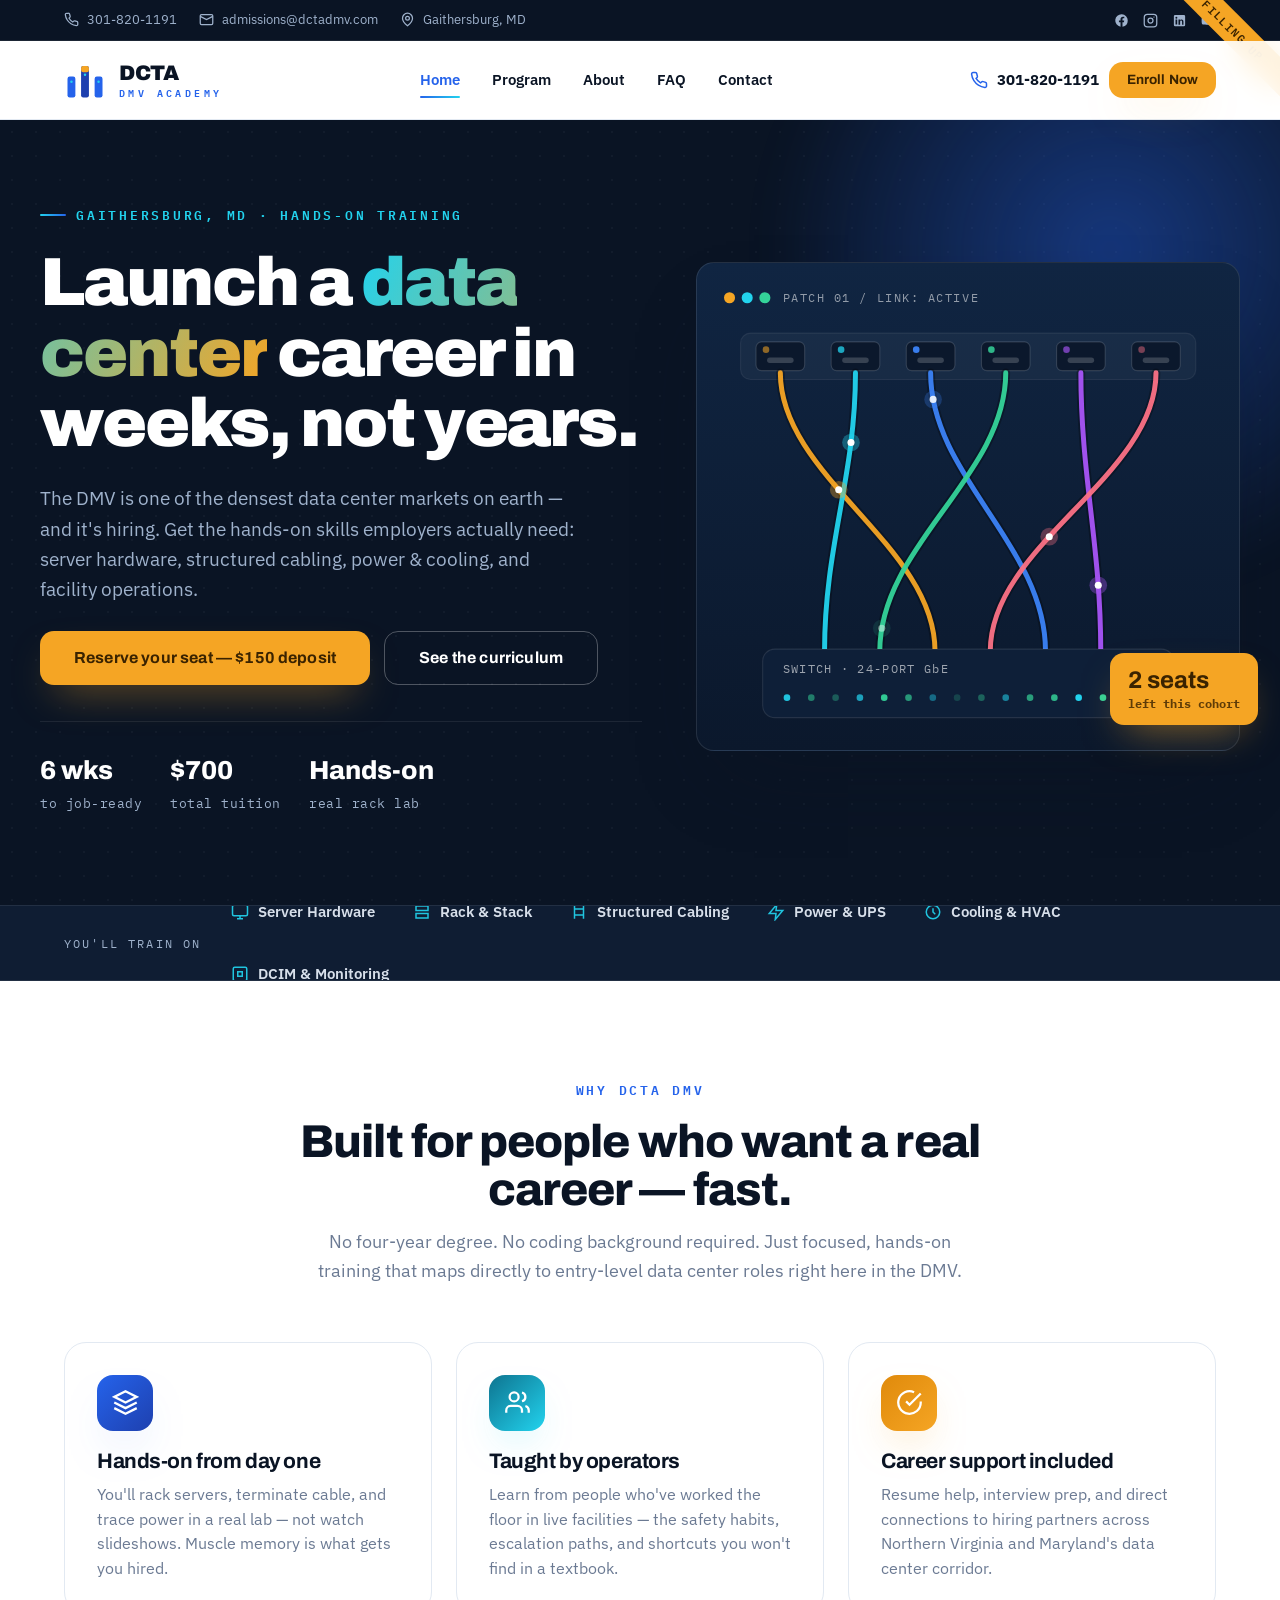
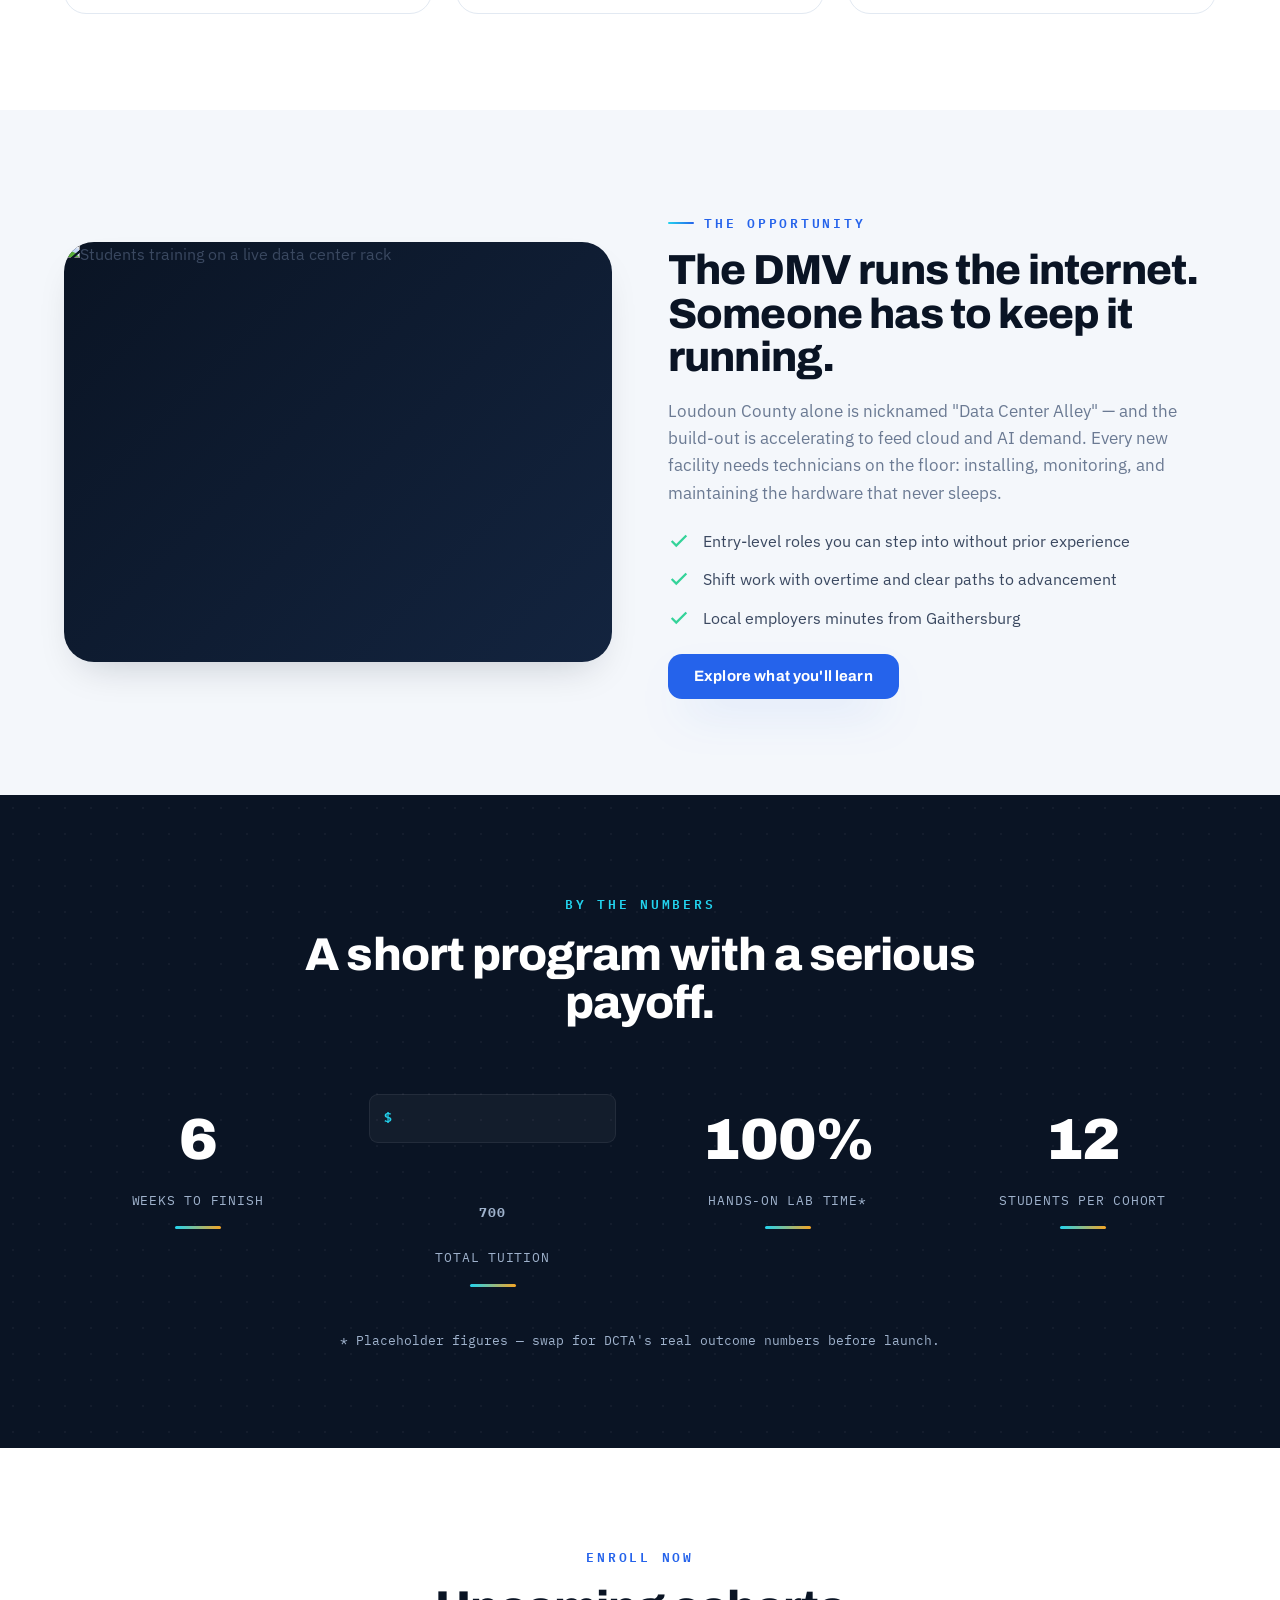
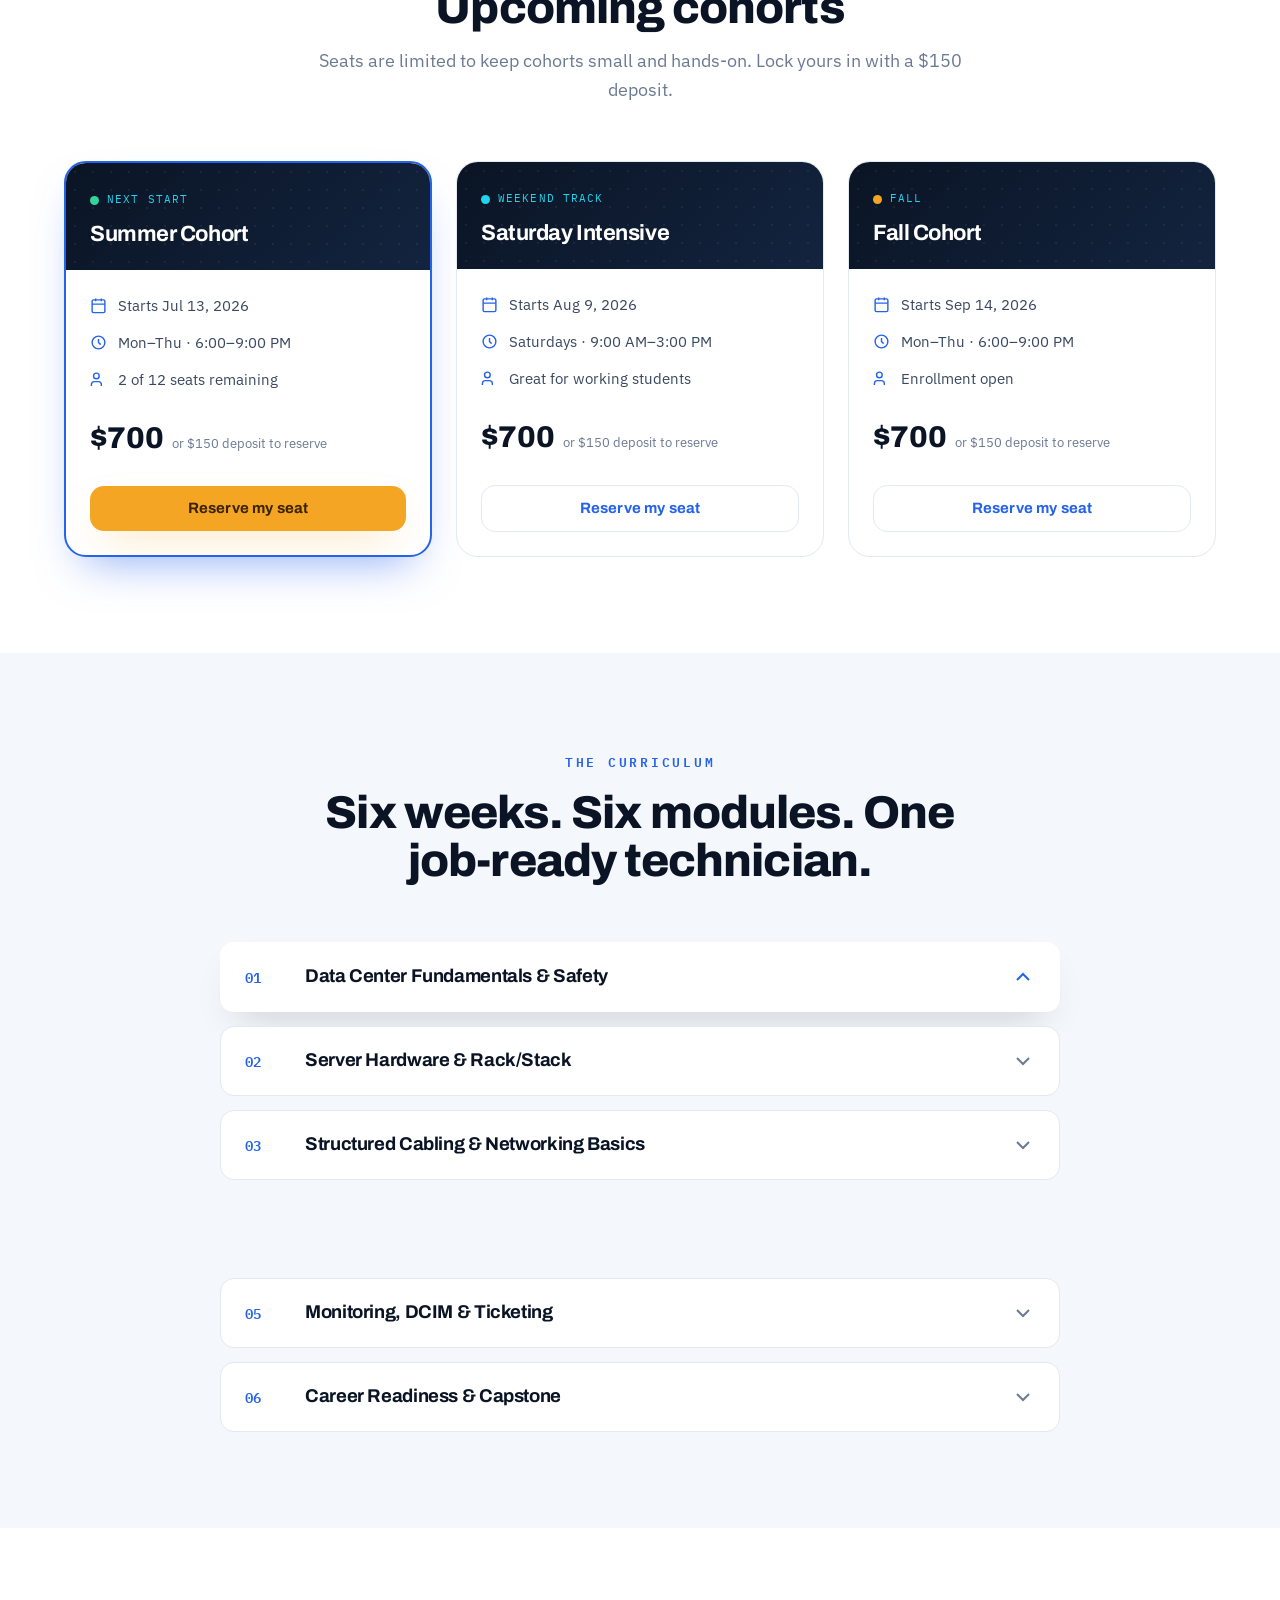
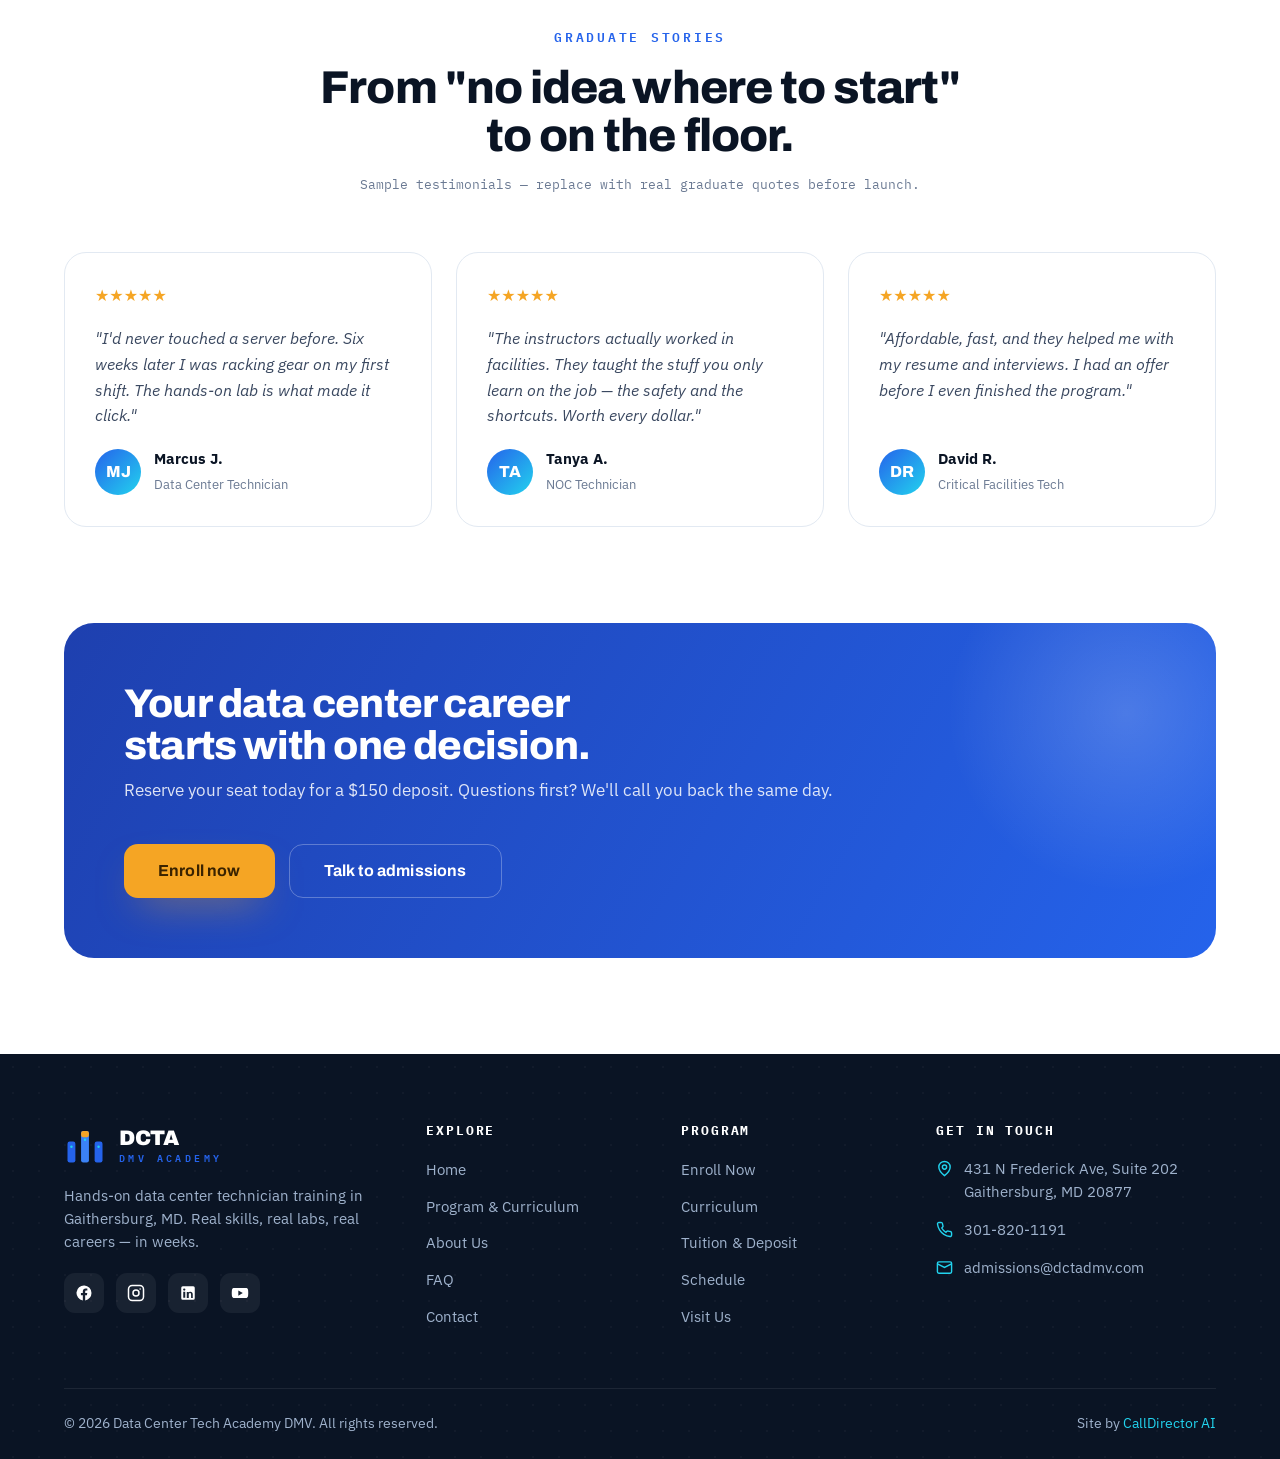
==== index.html @ 032010fd "Add index.html" ====
<!DOCTYPE html>
<html lang="en">
<head>
<meta charset="UTF-8">
<meta name="viewport" content="width=device-width, initial-scale=1">
<title>Data Center Tech Academy DMV | Train for a Data Center Career in 6 Weeks</title>
<meta name="description" content="Hands-on data center technician training in Gaithersburg, MD. Learn server hardware, structured cabling, power & cooling, and DCIM. Job-ready in weeks. Enroll for $700.">
<link rel="icon" href="https://app.calldirector.ai/objects/generated-images/218/1777163194437-0baa3726f1692a23.png">
<link rel="stylesheet" href="assets/styles.css">
</head>
<body>

<!-- ============ TOPBAR ============ -->
<div class="topbar">
  <div class="container">
    <div class="tb-left">
      <span><svg viewBox="0 0 24 24" fill="none" stroke="currentColor" stroke-width="2"><path d="M22 16.92v3a2 2 0 0 1-2.18 2 19.79 19.79 0 0 1-8.63-3.07 19.5 19.5 0 0 1-6-6 19.79 19.79 0 0 1-3.07-8.67A2 2 0 0 1 4.11 2h3a2 2 0 0 1 2 1.72c.13.96.36 1.9.7 2.81a2 2 0 0 1-.45 2.11L8.09 9.91a16 16 0 0 0 6 6l1.27-1.27a2 2 0 0 1 2.11-.45c.91.34 1.85.57 2.81.7A2 2 0 0 1 22 16.92z"/></svg><a href="tel:+13018201191">301-820-1191</a></span>
      <span><svg viewBox="0 0 24 24" fill="none" stroke="currentColor" stroke-width="2"><rect x="2" y="4" width="20" height="16" rx="2"/><path d="m22 7-10 5L2 7"/></svg><a href="mailto:admissions@dctadmv.com">admissions@dctadmv.com</a></span>
      <span><svg viewBox="0 0 24 24" fill="none" stroke="currentColor" stroke-width="2"><path d="M20 10c0 6-8 12-8 12s-8-6-8-12a8 8 0 0 1 16 0z"/><circle cx="12" cy="10" r="3"/></svg>Gaithersburg, MD</span>
    </div>
    <div class="tb-socials">
      <a href="#" aria-label="Facebook"><svg viewBox="0 0 24 24" fill="currentColor"><path d="M22 12a10 10 0 1 0-11.56 9.88v-6.99H7.9V12h2.54V9.8c0-2.5 1.49-3.89 3.78-3.89 1.09 0 2.24.2 2.24.2v2.46h-1.26c-1.24 0-1.63.77-1.63 1.56V12h2.78l-.44 2.89h-2.34v6.99A10 10 0 0 0 22 12z"/></svg></a>
      <a href="#" aria-label="Instagram"><svg viewBox="0 0 24 24" fill="none" stroke="currentColor" stroke-width="2"><rect x="2" y="2" width="20" height="20" rx="5"/><circle cx="12" cy="12" r="4"/><circle cx="17.5" cy="6.5" r="1" fill="currentColor" stroke="none"/></svg></a>
      <a href="#" aria-label="LinkedIn"><svg viewBox="0 0 24 24" fill="currentColor"><path d="M19 3a2 2 0 0 1 2 2v14a2 2 0 0 1-2 2H5a2 2 0 0 1-2-2V5a2 2 0 0 1 2-2h14zM8.34 18.34V10.2H5.66v8.14h2.68zM7 9.04a1.55 1.55 0 1 0 0-3.1 1.55 1.55 0 0 0 0 3.1zm11.34 9.3v-4.46c0-2.39-1.28-3.5-2.98-3.5-1.37 0-1.99.76-2.33 1.29v-1.1h-2.68v8.14h2.68v-4.4c0-1.16.22-2.28 1.65-2.28 1.42 0 1.44 1.33 1.44 2.35v4.33h2.5z"/></svg></a>
      <a href="#" aria-label="YouTube"><svg viewBox="0 0 24 24" fill="currentColor"><path d="M23 12s0-3.2-.4-4.74a2.51 2.51 0 0 0-1.77-1.78C19.27 5.25 12 5.25 12 5.25s-7.27 0-8.83.23A2.51 2.51 0 0 0 1.4 7.26C1 8.8 1 12 1 12s0 3.2.4 4.74a2.51 2.51 0 0 0 1.77 1.78c1.56.23 8.83.23 8.83.23s7.27 0 8.83-.23a2.51 2.51 0 0 0 1.77-1.78C23 15.2 23 12 23 12zM9.75 15.5v-7l6 3.5-6 3.5z"/></svg></a>
    </div>
  </div>
</div>

<!-- ============ HEADER ============ -->
<header class="site-head">
  <nav class="nav container">
    <a class="brand" href="index.html">
      <svg class="mark" viewBox="0 0 48 48" xmlns="http://www.w3.org/2000/svg">
        <rect x="4" y="20" width="9" height="24" rx="2.5" fill="#2563EB"/>
        <rect x="19.5" y="8" width="9" height="36" rx="2.5" fill="#1E40AF"/>
        <rect x="35" y="20" width="9" height="24" rx="2.5" fill="#2563EB"/>
        <rect x="19.5" y="8" width="9" height="7" rx="2.5" fill="#F5A524"/>
        <circle cx="8.5" cy="26" r="1.4" fill="#22D3EE"/>
        <circle cx="24" cy="18" r="1.4" fill="#22D3EE"/>
        <circle cx="39.5" cy="26" r="1.4" fill="#22D3EE"/>
      </svg>
      <span class="wm"><b>DCTA</b><small>DMV ACADEMY</small></span>
    </a>
    <div class="nav-links">
      <a href="index.html" class="active">Home</a>
      <a href="program.html">Program</a>
      <a href="about.html">About</a>
      <a href="faq.html">FAQ</a>
      <a href="contact.html">Contact</a>
    </div>
    <div class="nav-cta">
      <a class="nav-phone" href="tel:+13018201191"><svg viewBox="0 0 24 24" fill="none" stroke="currentColor" stroke-width="2"><path d="M22 16.92v3a2 2 0 0 1-2.18 2 19.79 19.79 0 0 1-8.63-3.07 19.5 19.5 0 0 1-6-6 19.79 19.79 0 0 1-3.07-8.67A2 2 0 0 1 4.11 2h3a2 2 0 0 1 2 1.72c.13.96.36 1.9.7 2.81a2 2 0 0 1-.45 2.11L8.09 9.91a16 16 0 0 0 6 6l1.27-1.27a2 2 0 0 1 2.11-.45c.91.34 1.85.57 2.81.7A2 2 0 0 1 22 16.92z"/></svg>301-820-1191</a>
      <a class="btn btn-primary btn-sm" href="enroll.html">Enroll Now</a>
    </div>
    <button class="burger" aria-label="Menu"><span></span></button>
  </nav>
</header>

<!-- mobile drawer -->
<div class="scrim"></div>
<aside class="mobile-nav">
  <div class="mn-head">
    <span class="wm" style="color:#fff"><b style="font-family:Archivo;font-weight:900;font-size:20px">DCTA DMV</b></span>
    <button class="mn-close" aria-label="Close">&times;</button>
  </div>
  <a class="mn-link" href="index.html">Home</a>
  <a class="mn-link" href="program.html">Program</a>
  <a class="mn-link" href="about.html">About</a>
  <a class="mn-link" href="faq.html">FAQ</a>
  <a class="mn-link" href="contact.html">Contact</a>
  <div class="mn-foot">
    <a class="btn btn-primary" href="enroll.html">Enroll Now</a>
    <a class="btn btn-outline" href="tel:+13018201191">Call 301-820-1191</a>
  </div>
</aside>

<!-- ============ HERO ============ -->
<section class="hero">
  <div class="hero-grid container">
    <div>
      <div class="hero-eyebrow eyebrow on-dark">Gaithersburg, MD &middot; Hands-on training</div>
      <h1>Launch a <span class="hl">data center</span> career in weeks, not years.</h1>
      <p class="lead">The DMV is one of the densest data center markets on earth — and it's hiring. Get the hands-on skills employers actually need: server hardware, structured cabling, power &amp; cooling, and facility operations.</p>
      <div class="hero-cta">
        <a class="btn btn-primary btn-lg" href="enroll.html">Reserve your seat — $150 deposit</a>
        <a class="btn btn-outline btn-lg" href="program.html">See the curriculum</a>
      </div>
      <div class="hero-meta">
        <div class="hm"><b>6 wks</b><span>to job-ready</span></div>
        <div class="hm"><b>$700</b><span>total tuition</span></div>
        <div class="hm"><b>Hands-on</b><span>real rack lab</span></div>
      </div>
    </div>
    <div class="hero-rack">
      <div class="cable-rack">
        <svg viewBox="0 0 480 430" xmlns="http://www.w3.org/2000/svg" xmlns:xlink="http://www.w3.org/1999/xlink" role="img" aria-label="Animated structured cabling patch panel with live signal flowing through colored cables">
  <!-- header -->
  <circle cx="24" cy="26" r="5" fill="#F5A524"/><circle cx="40" cy="26" r="5" fill="#22D3EE"/><circle cx="56" cy="26" r="5" fill="#34D399"/>
  <text x="72" y="30" fill="rgba(255,255,255,.55)" font-size="11" letter-spacing="1.4" style="font-family:'IBM Plex Mono',ui-monospace,monospace">PATCH 01 / LINK: ACTIVE</text>
  <!-- patch bar -->
  <rect x="34" y="58" width="412" height="42" rx="9" fill="rgba(255,255,255,.04)" stroke="rgba(255,255,255,.07)"/>
  <g><rect x="48" y="66" width="44" height="26" rx="5" fill="#0B182C" stroke="rgba(255,255,255,.14)"/><rect x="58" y="80" width="24" height="5" rx="2.5" fill="rgba(255,255,255,.18)"/><circle cx="57" cy="73" r="3" fill="#F5A524"><animate attributeName="opacity" dur="1.6s" begin="0.0s" repeatCount="indefinite" values="1;.25;1"/></circle></g><g><rect x="116" y="66" width="44" height="26" rx="5" fill="#0B182C" stroke="rgba(255,255,255,.14)"/><rect x="126" y="80" width="24" height="5" rx="2.5" fill="rgba(255,255,255,.18)"/><circle cx="125" cy="73" r="3" fill="#22D3EE"><animate attributeName="opacity" dur="1.6s" begin="0.21s" repeatCount="indefinite" values="1;.25;1"/></circle></g><g><rect x="184" y="66" width="44" height="26" rx="5" fill="#0B182C" stroke="rgba(255,255,255,.14)"/><rect x="194" y="80" width="24" height="5" rx="2.5" fill="rgba(255,255,255,.18)"/><circle cx="193" cy="73" r="3" fill="#3B82F6"><animate attributeName="opacity" dur="1.6s" begin="0.42s" repeatCount="indefinite" values="1;.25;1"/></circle></g><g><rect x="252" y="66" width="44" height="26" rx="5" fill="#0B182C" stroke="rgba(255,255,255,.14)"/><rect x="262" y="80" width="24" height="5" rx="2.5" fill="rgba(255,255,255,.18)"/><circle cx="261" cy="73" r="3" fill="#34D399"><animate attributeName="opacity" dur="1.6s" begin="0.63s" repeatCount="indefinite" values="1;.25;1"/></circle></g><g><rect x="320" y="66" width="44" height="26" rx="5" fill="#0B182C" stroke="rgba(255,255,255,.14)"/><rect x="330" y="80" width="24" height="5" rx="2.5" fill="rgba(255,255,255,.18)"/><circle cx="329" cy="73" r="3" fill="#A855F7"><animate attributeName="opacity" dur="1.6s" begin="0.84s" repeatCount="indefinite" values="1;.25;1"/></circle></g><g><rect x="388" y="66" width="44" height="26" rx="5" fill="#0B182C" stroke="rgba(255,255,255,.14)"/><rect x="398" y="80" width="24" height="5" rx="2.5" fill="rgba(255,255,255,.18)"/><circle cx="397" cy="73" r="3" fill="#FB7185"><animate attributeName="opacity" dur="1.6s" begin="1.05s" repeatCount="indefinite" values="1;.25;1"/></circle></g>
  <!-- cables -->
  <path d="M70,94 C70,188 210,250 210,346" fill="none" stroke="#000" stroke-opacity=".28" stroke-width="8" stroke-linecap="round"/><path d="M138,94 C138,188 110,250 110,346" fill="none" stroke="#000" stroke-opacity=".28" stroke-width="8" stroke-linecap="round"/><path d="M206,94 C206,188 310,250 310,346" fill="none" stroke="#000" stroke-opacity=".28" stroke-width="8" stroke-linecap="round"/><path d="M274,94 C274,188 160,250 160,346" fill="none" stroke="#000" stroke-opacity=".28" stroke-width="8" stroke-linecap="round"/><path d="M342,94 C342,188 360,250 360,346" fill="none" stroke="#000" stroke-opacity=".28" stroke-width="8" stroke-linecap="round"/><path d="M410,94 C410,188 260,250 260,346" fill="none" stroke="#000" stroke-opacity=".28" stroke-width="8" stroke-linecap="round"/>
  <path id="cab0" d="M70,94 C70,188 210,250 210,346" fill="none" stroke="#F5A524" stroke-width="4.5" stroke-linecap="round" stroke-opacity=".95"/><path id="cab1" d="M138,94 C138,188 110,250 110,346" fill="none" stroke="#22D3EE" stroke-width="4.5" stroke-linecap="round" stroke-opacity=".95"/><path id="cab2" d="M206,94 C206,188 310,250 310,346" fill="none" stroke="#3B82F6" stroke-width="4.5" stroke-linecap="round" stroke-opacity=".95"/><path id="cab3" d="M274,94 C274,188 160,250 160,346" fill="none" stroke="#34D399" stroke-width="4.5" stroke-linecap="round" stroke-opacity=".95"/><path id="cab4" d="M342,94 C342,188 360,250 360,346" fill="none" stroke="#A855F7" stroke-width="4.5" stroke-linecap="round" stroke-opacity=".95"/><path id="cab5" d="M410,94 C410,188 260,250 260,346" fill="none" stroke="#FB7185" stroke-width="4.5" stroke-linecap="round" stroke-opacity=".95"/>
  <g><circle r="8" fill="#F5A524" opacity=".0"><animateMotion dur="2.6s" begin="0s" repeatCount="indefinite"><mpath xlink:href="#cab0"/></animateMotion><animate attributeName="opacity" dur="2.6s" begin="0s" repeatCount="indefinite" values="0;.35;.35;0" keyTimes="0;.12;.8;1"/></circle><circle r="3.2" fill="#fff" opacity="0"><animateMotion dur="2.6s" begin="0s" repeatCount="indefinite"><mpath xlink:href="#cab0"/></animateMotion><animate attributeName="opacity" dur="2.6s" begin="0s" repeatCount="indefinite" values="0;1;1;0" keyTimes="0;.1;.82;1"/></circle></g><g><circle r="8" fill="#22D3EE" opacity=".0"><animateMotion dur="2.6s" begin="0.42s" repeatCount="indefinite"><mpath xlink:href="#cab1"/></animateMotion><animate attributeName="opacity" dur="2.6s" begin="0.42s" repeatCount="indefinite" values="0;.35;.35;0" keyTimes="0;.12;.8;1"/></circle><circle r="3.2" fill="#fff" opacity="0"><animateMotion dur="2.6s" begin="0.42s" repeatCount="indefinite"><mpath xlink:href="#cab1"/></animateMotion><animate attributeName="opacity" dur="2.6s" begin="0.42s" repeatCount="indefinite" values="0;1;1;0" keyTimes="0;.1;.82;1"/></circle></g><g><circle r="8" fill="#3B82F6" opacity=".0"><animateMotion dur="2.6s" begin="0.84s" repeatCount="indefinite"><mpath xlink:href="#cab2"/></animateMotion><animate attributeName="opacity" dur="2.6s" begin="0.84s" repeatCount="indefinite" values="0;.35;.35;0" keyTimes="0;.12;.8;1"/></circle><circle r="3.2" fill="#fff" opacity="0"><animateMotion dur="2.6s" begin="0.84s" repeatCount="indefinite"><mpath xlink:href="#cab2"/></animateMotion><animate attributeName="opacity" dur="2.6s" begin="0.84s" repeatCount="indefinite" values="0;1;1;0" keyTimes="0;.1;.82;1"/></circle></g><g><circle r="8" fill="#34D399" opacity=".0"><animateMotion dur="2.6s" begin="1.26s" repeatCount="indefinite"><mpath xlink:href="#cab3"/></animateMotion><animate attributeName="opacity" dur="2.6s" begin="1.26s" repeatCount="indefinite" values="0;.35;.35;0" keyTimes="0;.12;.8;1"/></circle><circle r="3.2" fill="#fff" opacity="0"><animateMotion dur="2.6s" begin="1.26s" repeatCount="indefinite"><mpath xlink:href="#cab3"/></animateMotion><animate attributeName="opacity" dur="2.6s" begin="1.26s" repeatCount="indefinite" values="0;1;1;0" keyTimes="0;.1;.82;1"/></circle></g><g><circle r="8" fill="#A855F7" opacity=".0"><animateMotion dur="2.6s" begin="1.68s" repeatCount="indefinite"><mpath xlink:href="#cab4"/></animateMotion><animate attributeName="opacity" dur="2.6s" begin="1.68s" repeatCount="indefinite" values="0;.35;.35;0" keyTimes="0;.12;.8;1"/></circle><circle r="3.2" fill="#fff" opacity="0"><animateMotion dur="2.6s" begin="1.68s" repeatCount="indefinite"><mpath xlink:href="#cab4"/></animateMotion><animate attributeName="opacity" dur="2.6s" begin="1.68s" repeatCount="indefinite" values="0;1;1;0" keyTimes="0;.1;.82;1"/></circle></g><g><circle r="8" fill="#FB7185" opacity=".0"><animateMotion dur="2.6s" begin="2.1s" repeatCount="indefinite"><mpath xlink:href="#cab5"/></animateMotion><animate attributeName="opacity" dur="2.6s" begin="2.1s" repeatCount="indefinite" values="0;.35;.35;0" keyTimes="0;.12;.8;1"/></circle><circle r="3.2" fill="#fff" opacity="0"><animateMotion dur="2.6s" begin="2.1s" repeatCount="indefinite"><mpath xlink:href="#cab5"/></animateMotion><animate attributeName="opacity" dur="2.6s" begin="2.1s" repeatCount="indefinite" values="0;1;1;0" keyTimes="0;.1;.82;1"/></circle></g>
  <!-- switch block -->
  <rect x="54" y="344" width="372" height="62" rx="11" fill="#0E1F38" stroke="rgba(255,255,255,.1)"/>
  <text x="72" y="366" fill="rgba(255,255,255,.6)" font-size="11" letter-spacing="1.2" style="font-family:'IBM Plex Mono',ui-monospace,monospace">SWITCH &#183; 24-PORT GbE</text>
  <circle cx="76" cy="388" r="3" fill="#22D3EE"><animate attributeName="opacity" dur="1.20s" begin="0.00s" repeatCount="indefinite" values="1;.2;1"/></circle><circle cx="98" cy="388" r="3" fill="#34D399"><animate attributeName="opacity" dur="1.33s" begin="0.07s" repeatCount="indefinite" values="1;.2;1"/></circle><circle cx="120" cy="388" r="3" fill="#34D399"><animate attributeName="opacity" dur="1.46s" begin="0.14s" repeatCount="indefinite" values="1;.2;1"/></circle><circle cx="142" cy="388" r="3" fill="#22D3EE"><animate attributeName="opacity" dur="1.59s" begin="0.21s" repeatCount="indefinite" values="1;.2;1"/></circle><circle cx="164" cy="388" r="3" fill="#34D399"><animate attributeName="opacity" dur="1.72s" begin="0.28s" repeatCount="indefinite" values="1;.2;1"/></circle><circle cx="186" cy="388" r="3" fill="#34D399"><animate attributeName="opacity" dur="1.85s" begin="0.35s" repeatCount="indefinite" values="1;.2;1"/></circle><circle cx="208" cy="388" r="3" fill="#22D3EE"><animate attributeName="opacity" dur="1.98s" begin="0.42s" repeatCount="indefinite" values="1;.2;1"/></circle><circle cx="230" cy="388" r="3" fill="#34D399"><animate attributeName="opacity" dur="2.11s" begin="0.49s" repeatCount="indefinite" values="1;.2;1"/></circle><circle cx="252" cy="388" r="3" fill="#34D399"><animate attributeName="opacity" dur="2.24s" begin="0.56s" repeatCount="indefinite" values="1;.2;1"/></circle><circle cx="274" cy="388" r="3" fill="#22D3EE"><animate attributeName="opacity" dur="2.37s" begin="0.63s" repeatCount="indefinite" values="1;.2;1"/></circle><circle cx="296" cy="388" r="3" fill="#34D399"><animate attributeName="opacity" dur="2.50s" begin="0.70s" repeatCount="indefinite" values="1;.2;1"/></circle><circle cx="318" cy="388" r="3" fill="#34D399"><animate attributeName="opacity" dur="2.63s" begin="0.77s" repeatCount="indefinite" values="1;.2;1"/></circle><circle cx="340" cy="388" r="3" fill="#22D3EE"><animate attributeName="opacity" dur="2.76s" begin="0.84s" repeatCount="indefinite" values="1;.2;1"/></circle><circle cx="362" cy="388" r="3" fill="#34D399"><animate attributeName="opacity" dur="2.89s" begin="0.91s" repeatCount="indefinite" values="1;.2;1"/></circle><circle cx="384" cy="388" r="3" fill="#34D399"><animate attributeName="opacity" dur="3.02s" begin="0.98s" repeatCount="indefinite" values="1;.2;1"/></circle>
</svg>
      </div>
      <div class="rack-badge"><b>2 seats</b><span>left this cohort</span></div>
    </div>
  </div>
</section>

<!-- ============ TRUST STRIP ============ -->
<div class="trust">
  <div class="container">
    <span class="tl">YOU'LL TRAIN ON</span>
    <div class="tt">
      <span><svg viewBox="0 0 24 24" fill="none" stroke="currentColor" stroke-width="2"><rect x="2" y="3" width="20" height="14" rx="2"/><path d="M8 21h8M12 17v4"/></svg>Server Hardware</span>
      <span><svg viewBox="0 0 24 24" fill="none" stroke="currentColor" stroke-width="2"><path d="M4 4h16v6H4zM4 14h16v6H4zM8 7h.01M8 17h.01"/></svg>Rack &amp; Stack</span>
      <span><svg viewBox="0 0 24 24" fill="none" stroke="currentColor" stroke-width="2"><path d="M6 3v18M18 3v18M6 8h12M6 16h12"/></svg>Structured Cabling</span>
      <span><svg viewBox="0 0 24 24" fill="none" stroke="currentColor" stroke-width="2"><path d="M13 2 3 14h9l-1 8 10-12h-9z"/></svg>Power &amp; UPS</span>
      <span><svg viewBox="0 0 24 24" fill="none" stroke="currentColor" stroke-width="2"><circle cx="12" cy="12" r="9"/><path d="M12 7v5l3 3"/></svg>Cooling &amp; HVAC</span>
      <span><svg viewBox="0 0 24 24" fill="none" stroke="currentColor" stroke-width="2"><rect x="3" y="3" width="18" height="18" rx="2"/><path d="M9 9h6v6H9z"/></svg>DCIM &amp; Monitoring</span>
    </div>
  </div>
</div>

<!-- ============ WHY (features) ============ -->
<section class="section">
  <div class="container">
    <div class="sec-head center reveal">
      <div class="eyebrow center">Why DCTA DMV</div>
      <h2>Built for people who want a real career — fast.</h2>
      <p>No four-year degree. No coding background required. Just focused, hands-on training that maps directly to entry-level data center roles right here in the DMV.</p>
    </div>
    <div class="feat-grid">
      <div class="feat reveal d1">
        <div class="ic"><svg viewBox="0 0 24 24" fill="none" stroke="currentColor" stroke-width="2"><path d="M12 2 2 7l10 5 10-5-10-5zM2 17l10 5 10-5M2 12l10 5 10-5"/></svg></div>
        <h3>Hands-on from day one</h3>
        <p>You'll rack servers, terminate cable, and trace power in a real lab — not watch slideshows. Muscle memory is what gets you hired.</p>
      </div>
      <div class="feat alt reveal d2">
        <div class="ic"><svg viewBox="0 0 24 24" fill="none" stroke="currentColor" stroke-width="2"><path d="M16 21v-2a4 4 0 0 0-4-4H6a4 4 0 0 0-4 4v2"/><circle cx="9" cy="7" r="4"/><path d="M22 21v-2a4 4 0 0 0-3-3.87M16 3.13a4 4 0 0 1 0 7.75"/></svg></div>
        <h3>Taught by operators</h3>
        <p>Learn from people who've worked the floor in live facilities — the safety habits, escalation paths, and shortcuts you won't find in a textbook.</p>
      </div>
      <div class="feat alt2 reveal d3">
        <div class="ic"><svg viewBox="0 0 24 24" fill="none" stroke="currentColor" stroke-width="2"><path d="M22 11.08V12a10 10 0 1 1-5.93-9.14"/><path d="m22 4-10 10.01-3-3"/></svg></div>
        <h3>Career support included</h3>
        <p>Resume help, interview prep, and direct connections to hiring partners across Northern Virginia and Maryland's data center corridor.</p>
      </div>
    </div>
  </div>
</section>

<!-- ============ MARKET / SPLIT ============ -->
<section class="section tint">
  <div class="container">
    <div class="split">
      <div class="split-media reveal">
        <img src="https://app.calldirector.ai/objects/generated-images/218/1777160137085-864cab61a52486a6.png" alt="Students training on a live data center rack" loading="lazy">
      </div>
      <div class="split-body reveal d1">
        <div class="eyebrow">The opportunity</div>
        <h2>The DMV runs the internet. Someone has to keep it running.</h2>
        <p>Loudoun County alone is nicknamed "Data Center Alley" — and the build-out is accelerating to feed cloud and AI demand. Every new facility needs technicians on the floor: installing, monitoring, and maintaining the hardware that never sleeps.</p>
        <ul class="checklist">
          <li><svg viewBox="0 0 24 24" fill="none" stroke="currentColor" stroke-width="2.5"><path d="m20 6-11 11-5-5"/></svg>Entry-level roles you can step into without prior experience</li>
          <li><svg viewBox="0 0 24 24" fill="none" stroke="currentColor" stroke-width="2.5"><path d="m20 6-11 11-5-5"/></svg>Shift work with overtime and clear paths to advancement</li>
          <li><svg viewBox="0 0 24 24" fill="none" stroke="currentColor" stroke-width="2.5"><path d="m20 6-11 11-5-5"/></svg>Local employers minutes from Gaithersburg</li>
        </ul>
        <a class="btn btn-blue" href="program.html">Explore what you'll learn</a>
      </div>
    </div>
  </div>
</section>

<!-- ============ STATS ============ -->
<section class="section dark">
  <div class="container" data-counters>
    <div class="sec-head center reveal">
      <div class="eyebrow center on-dark">By the numbers</div>
      <h2>A short program with a serious payoff.</h2>
    </div>
    <div class="stats">
      <div class="stat reveal d1"><b data-count="6">0</b><span>WEEKS TO FINISH</span><div class="bar"></div></div>
      <div class="stat reveal d2"><b><span class="u">$</span><span data-count="700">0</span></b><span>TOTAL TUITION</span><div class="bar"></div></div>
      <div class="stat reveal d3"><b data-count="100" data-suffix="%">0</b><span>HANDS-ON LAB TIME*</span><div class="bar"></div></div>
      <div class="stat reveal d4"><b data-count="12">0</b><span>STUDENTS PER COHORT</span><div class="bar"></div></div>
    </div>
    <p style="text-align:center;margin-top:34px;font-size:13px;color:var(--t-on-dark-mut);font-family:'IBM Plex Mono',monospace">* Placeholder figures — swap for DCTA's real outcome numbers before launch.</p>
  </div>
</section>

<!-- ============ UPCOMING COHORTS ============ -->
<section class="section">
  <div class="container">
    <div class="sec-head center reveal">
      <div class="eyebrow center">Enroll now</div>
      <h2>Upcoming cohorts</h2>
      <p>Seats are limited to keep cohorts small and hands-on. Lock yours in with a $150 deposit.</p>
    </div>
    <div class="cohort-grid">
      <div class="cohort feature reveal d1">
        <span class="ribbon">FILLING UP</span>
        <div class="ch-top">
          <span class="tag"><span class="led"></span>NEXT START</span>
          <h3>Summer Cohort</h3>
        </div>
        <div class="ch-body">
          <div class="ch-row"><svg viewBox="0 0 24 24" fill="none" stroke="currentColor" stroke-width="2"><rect x="3" y="4" width="18" height="18" rx="2"/><path d="M16 2v4M8 2v4M3 10h18"/></svg>Starts Jul 13, 2026</div>
          <div class="ch-row"><svg viewBox="0 0 24 24" fill="none" stroke="currentColor" stroke-width="2"><circle cx="12" cy="12" r="9"/><path d="M12 7v5l3 3"/></svg>Mon–Thu &middot; 6:00–9:00 PM</div>
          <div class="ch-row"><svg viewBox="0 0 24 24" fill="none" stroke="currentColor" stroke-width="2"><path d="M16 21v-2a4 4 0 0 0-4-4H6a4 4 0 0 0-4 4v2"/><circle cx="9" cy="7" r="4"/></svg>2 of 12 seats remaining</div>
          <div class="ch-price"><b>$700</b><span>or $150 deposit to reserve</span></div>
        </div>
        <div class="ch-foot"><a class="btn btn-primary" href="enroll.html">Reserve my seat</a></div>
      </div>
      <div class="cohort reveal d2">
        <div class="ch-top">
          <span class="tag"><span class="led cyan"></span>WEEKEND TRACK</span>
          <h3>Saturday Intensive</h3>
        </div>
        <div class="ch-body">
          <div class="ch-row"><svg viewBox="0 0 24 24" fill="none" stroke="currentColor" stroke-width="2"><rect x="3" y="4" width="18" height="18" rx="2"/><path d="M16 2v4M8 2v4M3 10h18"/></svg>Starts Aug 9, 2026</div>
          <div class="ch-row"><svg viewBox="0 0 24 24" fill="none" stroke="currentColor" stroke-width="2"><circle cx="12" cy="12" r="9"/><path d="M12 7v5l3 3"/></svg>Saturdays &middot; 9:00 AM–3:00 PM</div>
          <div class="ch-row"><svg viewBox="0 0 24 24" fill="none" stroke="currentColor" stroke-width="2"><path d="M16 21v-2a4 4 0 0 0-4-4H6a4 4 0 0 0-4 4v2"/><circle cx="9" cy="7" r="4"/></svg>Great for working students</div>
          <div class="ch-price"><b>$700</b><span>or $150 deposit to reserve</span></div>
        </div>
        <div class="ch-foot"><a class="btn btn-ghost" href="enroll.html">Reserve my seat</a></div>
      </div>
      <div class="cohort reveal d3">
        <div class="ch-top">
          <span class="tag"><span class="led amber"></span>FALL</span>
          <h3>Fall Cohort</h3>
        </div>
        <div class="ch-body">
          <div class="ch-row"><svg viewBox="0 0 24 24" fill="none" stroke="currentColor" stroke-width="2"><rect x="3" y="4" width="18" height="18" rx="2"/><path d="M16 2v4M8 2v4M3 10h18"/></svg>Starts Sep 14, 2026</div>
          <div class="ch-row"><svg viewBox="0 0 24 24" fill="none" stroke="currentColor" stroke-width="2"><circle cx="12" cy="12" r="9"/><path d="M12 7v5l3 3"/></svg>Mon–Thu &middot; 6:00–9:00 PM</div>
          <div class="ch-row"><svg viewBox="0 0 24 24" fill="none" stroke="currentColor" stroke-width="2"><path d="M16 21v-2a4 4 0 0 0-4-4H6a4 4 0 0 0-4 4v2"/><circle cx="9" cy="7" r="4"/></svg>Enrollment open</div>
          <div class="ch-price"><b>$700</b><span>or $150 deposit to reserve</span></div>
        </div>
        <div class="ch-foot"><a class="btn btn-ghost" href="enroll.html">Reserve my seat</a></div>
      </div>
    </div>
  </div>
</section>

<!-- ============ CURRICULUM PREVIEW ============ -->
<section class="section tint">
  <div class="container">
    <div class="sec-head center reveal">
      <div class="eyebrow center">The curriculum</div>
      <h2>Six weeks. Six modules. One job-ready technician.</h2>
    </div>
    <div class="accordion" data-accordion-single style="max-width:840px;margin:0 auto">
      <div class="acc-item open reveal d1">
        <div class="acc-head"><span class="num">01</span><h3>Data Center Fundamentals &amp; Safety</h3><svg class="chev" viewBox="0 0 24 24" fill="none" stroke="currentColor" stroke-width="2"><path d="m6 9 6 6 6-6"/></svg></div>
        <div class="acc-body"><div class="inner"><p>How a modern facility is built and why uptime is everything.</p><ul><li>Tiers, redundancy (N+1, 2N) and the meaning of "five nines"</li><li>Floor safety, ESD, lockout/tagout, and PPE</li><li>Reading a facility map and asset tags</li></ul></div></div>
      </div>
      <div class="acc-item reveal d1">
        <div class="acc-head"><span class="num">02</span><h3>Server Hardware &amp; Rack/Stack</h3><svg class="chev" viewBox="0 0 24 24" fill="none" stroke="currentColor" stroke-width="2"><path d="m6 9 6 6 6-6"/></svg></div>
        <div class="acc-body"><div class="inner"><p>The core skill: getting hardware mounted, connected, and online.</p><ul><li>Rack units, rails, cable arms, and weight loading</li><li>Installing servers, PDUs, switches, and blanking panels</li><li>Component swaps: drives, RAM, PSUs, and field diagnostics</li></ul></div></div>
      </div>
      <div class="acc-item reveal d2">
        <div class="acc-head"><span class="num">03</span><h3>Structured Cabling &amp; Networking Basics</h3><svg class="chev" viewBox="0 0 24 24" fill="none" stroke="currentColor" stroke-width="2"><path d="m6 9 6 6 6-6"/></svg></div>
        <div class="acc-body"><div class="inner"><p>Clean cabling is a craft — and a hiring differentiator.</p><ul><li>Copper &amp; fiber termination, testing, and labeling standards</li><li>Patch panels, cross-connects, and cable management</li><li>IP basics, VLANs, and what a NOC actually watches</li></ul></div></div>
      </div>
      <div class="acc-item reveal d2">
        <div class="acc-head"><span class="num">04</span><h3>Power, UPS &amp; Cooling</h3><svg class="chev" viewBox="0 0 24 24" fill="none" stroke="currentColor" stroke-width="2"><path d="m6 9 6 6 6-6"/></svg></div>
        <div class="acc-body"><div class="inner"><p>The systems that keep the floor alive 24/7.</p><ul><li>Power distribution, UPS, generators, and dual-feed</li><li>Hot/cold aisle containment and airflow management</li><li>Reading environmental sensors and responding to alarms</li></ul></div></div>
      </div>
      <div class="acc-item reveal d3">
        <div class="acc-head"><span class="num">05</span><h3>Monitoring, DCIM &amp; Ticketing</h3><svg class="chev" viewBox="0 0 24 24" fill="none" stroke="currentColor" stroke-width="2"><path d="m6 9 6 6 6-6"/></svg></div>
        <div class="acc-body"><div class="inner"><p>How work actually flows on a real shift.</p><ul><li>DCIM tools, dashboards, and capacity tracking</li><li>Working tickets, smart-hands requests, and escalation</li><li>Documentation that keeps you and the next tech safe</li></ul></div></div>
      </div>
      <div class="acc-item reveal d3">
        <div class="acc-head"><span class="num">06</span><h3>Career Readiness &amp; Capstone</h3><svg class="chev" viewBox="0 0 24 24" fill="none" stroke="currentColor" stroke-width="2"><path d="m6 9 6 6 6-6"/></svg></div>
        <div class="acc-body"><div class="inner"><p>Turn your new skills into an offer letter.</p><ul><li>Resume, LinkedIn, and interview practice for DC roles</li><li>Hands-on capstone: build, cable, and document a rack</li><li>Introductions to local hiring partners</li></ul></div></div>
      </div>
    </div>
  </div>
</section>

<!-- ============ TESTIMONIALS ============ -->
<section class="section">
  <div class="container">
    <div class="sec-head center reveal">
      <div class="eyebrow center">Graduate stories</div>
      <h2>From "no idea where to start" to on the floor.</h2>
      <p style="font-size:13px;font-family:'IBM Plex Mono',monospace;color:var(--t-muted)">Sample testimonials — replace with real graduate quotes before launch.</p>
    </div>
    <div class="quotes">
      <div class="quote reveal d1">
        <div class="stars">★★★★★</div>
        <p>"I'd never touched a server before. Six weeks later I was racking gear on my first shift. The hands-on lab is what made it click."</p>
        <div class="who"><div class="av">MJ</div><div><b>Marcus J.</b><span>Data Center Technician</span></div></div>
      </div>
      <div class="quote reveal d2">
        <div class="stars">★★★★★</div>
        <p>"The instructors actually worked in facilities. They taught the stuff you only learn on the job — the safety and the shortcuts. Worth every dollar."</p>
        <div class="who"><div class="av">TA</div><div><b>Tanya A.</b><span>NOC Technician</span></div></div>
      </div>
      <div class="quote reveal d3">
        <div class="stars">★★★★★</div>
        <p>"Affordable, fast, and they helped me with my resume and interviews. I had an offer before I even finished the program."</p>
        <div class="who"><div class="av">DR</div><div><b>David R.</b><span>Critical Facilities Tech</span></div></div>
      </div>
    </div>
  </div>
</section>

<!-- ============ CTA BAND ============ -->
<section class="section" style="padding-top:0">
  <div class="container">
    <div class="cta-band reveal">
      <div class="inner">
        <div>
          <h2>Your data center career starts with one decision.</h2>
          <p>Reserve your seat today for a $150 deposit. Questions first? We'll call you back the same day.</p>
        </div>
        <div class="cta-actions">
          <a class="btn btn-primary btn-lg" href="enroll.html">Enroll now</a>
          <a class="btn btn-outline btn-lg" href="contact.html">Talk to admissions</a>
        </div>
      </div>
    </div>
  </div>
</section>

<!-- ============ FOOTER ============ -->
<footer class="foot">
  <div class="container">
    <div class="foot-grid">
      <div>
        <a class="brand" href="index.html">
          <svg class="mark" viewBox="0 0 48 48" xmlns="http://www.w3.org/2000/svg">
            <rect x="4" y="20" width="9" height="24" rx="2.5" fill="#2563EB"/>
            <rect x="19.5" y="8" width="9" height="36" rx="2.5" fill="#3B82F6"/>
            <rect x="35" y="20" width="9" height="24" rx="2.5" fill="#2563EB"/>
            <rect x="19.5" y="8" width="9" height="7" rx="2.5" fill="#F5A524"/>
            <circle cx="8.5" cy="26" r="1.4" fill="#22D3EE"/>
            <circle cx="24" cy="18" r="1.4" fill="#22D3EE"/>
            <circle cx="39.5" cy="26" r="1.4" fill="#22D3EE"/>
          </svg>
          <span class="wm"><b>DCTA</b><small>DMV ACADEMY</small></span>
        </a>
        <p class="fdesc">Hands-on data center technician training in Gaithersburg, MD. Real skills, real labs, real careers — in weeks.</p>
        <div class="foot-social">
          <a href="#" aria-label="Facebook"><svg viewBox="0 0 24 24" fill="currentColor"><path d="M22 12a10 10 0 1 0-11.56 9.88v-6.99H7.9V12h2.54V9.8c0-2.5 1.49-3.89 3.78-3.89 1.09 0 2.24.2 2.24.2v2.46h-1.26c-1.24 0-1.63.77-1.63 1.56V12h2.78l-.44 2.89h-2.34v6.99A10 10 0 0 0 22 12z"/></svg></a>
          <a href="#" aria-label="Instagram"><svg viewBox="0 0 24 24" fill="none" stroke="currentColor" stroke-width="2"><rect x="2" y="2" width="20" height="20" rx="5"/><circle cx="12" cy="12" r="4"/><circle cx="17.5" cy="6.5" r="1" fill="currentColor" stroke="none"/></svg></a>
          <a href="#" aria-label="LinkedIn"><svg viewBox="0 0 24 24" fill="currentColor"><path d="M19 3a2 2 0 0 1 2 2v14a2 2 0 0 1-2 2H5a2 2 0 0 1-2-2V5a2 2 0 0 1 2-2h14zM8.34 18.34V10.2H5.66v8.14h2.68zM7 9.04a1.55 1.55 0 1 0 0-3.1 1.55 1.55 0 0 0 0 3.1zm11.34 9.3v-4.46c0-2.39-1.28-3.5-2.98-3.5-1.37 0-1.99.76-2.33 1.29v-1.1h-2.68v8.14h2.68v-4.4c0-1.16.22-2.28 1.65-2.28 1.42 0 1.44 1.33 1.44 2.35v4.33h2.5z"/></svg></a>
          <a href="#" aria-label="YouTube"><svg viewBox="0 0 24 24" fill="currentColor"><path d="M23 12s0-3.2-.4-4.74a2.51 2.51 0 0 0-1.77-1.78C19.27 5.25 12 5.25 12 5.25s-7.27 0-8.83.23A2.51 2.51 0 0 0 1.4 7.26C1 8.8 1 12 1 12s0 3.2.4 4.74a2.51 2.51 0 0 0 1.77 1.78c1.56.23 8.83.23 8.83.23s7.27 0 8.83-.23a2.51 2.51 0 0 0 1.77-1.78C23 15.2 23 12 23 12zM9.75 15.5v-7l6 3.5-6 3.5z"/></svg></a>
        </div>
      </div>
      <div>
        <h4>Explore</h4>
        <ul>
          <li><a href="index.html">Home</a></li>
          <li><a href="program.html">Program &amp; Curriculum</a></li>
          <li><a href="about.html">About Us</a></li>
          <li><a href="faq.html">FAQ</a></li>
          <li><a href="contact.html">Contact</a></li>
        </ul>
      </div>
      <div>
        <h4>Program</h4>
        <ul>
          <li><a href="enroll.html">Enroll Now</a></li>
          <li><a href="program.html">Curriculum</a></li>
          <li><a href="enroll.html">Tuition &amp; Deposit</a></li>
          <li><a href="faq.html">Schedule</a></li>
          <li><a href="contact.html">Visit Us</a></li>
        </ul>
      </div>
      <div>
        <h4>Get in touch</h4>
        <ul class="fcontact">
          <li><svg viewBox="0 0 24 24" fill="none" stroke="currentColor" stroke-width="2"><path d="M20 10c0 6-8 12-8 12s-8-6-8-12a8 8 0 0 1 16 0z"/><circle cx="12" cy="10" r="3"/></svg><span>431 N Frederick Ave, Suite 202<br>Gaithersburg, MD 20877</span></li>
          <li><svg viewBox="0 0 24 24" fill="none" stroke="currentColor" stroke-width="2"><path d="M22 16.92v3a2 2 0 0 1-2.18 2 19.79 19.79 0 0 1-8.63-3.07 19.5 19.5 0 0 1-6-6 19.79 19.79 0 0 1-3.07-8.67A2 2 0 0 1 4.11 2h3a2 2 0 0 1 2 1.72c.13.96.36 1.9.7 2.81a2 2 0 0 1-.45 2.11L8.09 9.91a16 16 0 0 0 6 6l1.27-1.27a2 2 0 0 1 2.11-.45c.91.34 1.85.57 2.81.7A2 2 0 0 1 22 16.92z"/></svg><a href="tel:+13018201191">301-820-1191</a></li>
          <li><svg viewBox="0 0 24 24" fill="none" stroke="currentColor" stroke-width="2"><rect x="2" y="4" width="20" height="16" rx="2"/><path d="m22 7-10 5L2 7"/></svg><a href="mailto:admissions@dctadmv.com">admissions@dctadmv.com</a></li>
        </ul>
      </div>
    </div>
    <div class="foot-bar">
      <span>&copy; <span data-year>2026</span> Data Center Tech Academy DMV. All rights reserved.</span>
      <span>Site by <a href="#" style="color:var(--cyan)">CallDirector AI</a></span>
    </div>
  </div>
</footer>

<!-- back to top -->
<button class="to-top" id="toTop" aria-label="Back to top" title="Back to top">
  <svg viewBox="0 0 24 24" fill="none" stroke="currentColor" stroke-width="2.5" stroke-linecap="round" stroke-linejoin="round"><path d="m18 15-6-6-6 6"/></svg>
</button>

<script src="assets/main.js"></script>
</body>
</html>
---- assets/styles.css ----
/* =============================================================
   Data Center Tech Academy DMV — Design System
   Built by CallDirector AI
   Aesthetic: industrial-infrastructure / server-rack
   ============================================================= */

@import url('https://fonts.googleapis.com/css2?family=Archivo:wght@500;600;700;800;900&family=IBM+Plex+Mono:wght@400;500;600&family=IBM+Plex+Sans:wght@400;500;600;700&display=swap');

:root{
  /* base */
  --ink:#0A1424;            /* midnight navy */
  --ink-2:#0F1D33;          /* slightly lighter panel */
  --ink-3:#13243F;
  --paper:#FFFFFF;
  --mist:#F4F7FB;           /* soft tint section */
  --mist-2:#EAF0F8;
  --line:#E2E9F2;
  --line-dark:rgba(255,255,255,.08);

  /* brand */
  --blue:#2563EB;
  --blue-deep:#1E40AF;
  --blue-ink:#16327A;
  --cyan:#22D3EE;           /* data / network signal */
  --amber:#F5A524;          /* action / energy / rack cap */
  --amber-deep:#E08A0B;
  --green:#34D399;          /* status LED ok */

  /* text */
  --t-strong:#0A1424;
  --t-body:#3A4860;
  --t-muted:#6B7A93;
  --t-on-dark:#E9F0FA;
  --t-on-dark-mut:#9FB2CC;

  /* shape */
  --r-sm:8px;
  --r:14px;
  --r-lg:22px;
  --r-xl:30px;

  /* shadow */
  --sh-sm:0 2px 10px rgba(10,20,36,.06);
  --sh:0 18px 40px -18px rgba(10,20,36,.22);
  --sh-lg:0 40px 80px -30px rgba(10,20,36,.45);
  --sh-blue:0 22px 46px -20px rgba(37,99,235,.55);
  --sh-amber:0 18px 40px -16px rgba(245,165,36,.55);

  --maxw:1200px;
  --nav-h:78px;
}

*{box-sizing:border-box;margin:0;padding:0}
html{scroll-behavior:smooth;-webkit-text-size-adjust:100%}
body{
  font-family:'IBM Plex Sans',system-ui,sans-serif;
  color:var(--t-body);
  background:var(--paper);
  line-height:1.6;
  overflow-x:hidden;
  -webkit-font-smoothing:antialiased;
}
img{max-width:100%;display:block}
a{color:inherit;text-decoration:none}
h1,h2,h3,h4{font-family:'Archivo',sans-serif;color:var(--t-strong);line-height:1.04;letter-spacing:-.02em}
ul{list-style:none}

.container{max-width:var(--maxw);margin:0 auto;padding:0 24px}

/* ---------- shared atoms ---------- */
.eyebrow{
  font-family:'IBM Plex Mono',monospace;
  font-size:12.5px;font-weight:600;letter-spacing:.22em;text-transform:uppercase;
  color:var(--blue);
  display:inline-flex;align-items:center;gap:10px;
}
.eyebrow::before{
  content:"";width:26px;height:2px;background:linear-gradient(90deg,var(--cyan),var(--blue));border-radius:2px;
}
.eyebrow.on-dark{color:var(--cyan)}
.eyebrow.center{justify-content:center}
.eyebrow.center::before{display:none}

.led{
  width:9px;height:9px;border-radius:50%;display:inline-block;
  background:var(--green);box-shadow:0 0 0 0 rgba(52,211,153,.6);
  animation:pulse 2.4s infinite;
}
.led.cyan{background:var(--cyan);box-shadow:0 0 0 0 rgba(34,211,238,.6);animation:pulse-c 2.4s infinite}
.led.amber{background:var(--amber);box-shadow:0 0 0 0 rgba(245,165,36,.6);animation:pulse-a 2.4s infinite}
@keyframes pulse{0%{box-shadow:0 0 0 0 rgba(52,211,153,.55)}70%{box-shadow:0 0 0 8px rgba(52,211,153,0)}100%{box-shadow:0 0 0 0 rgba(52,211,153,0)}}
@keyframes pulse-c{0%{box-shadow:0 0 0 0 rgba(34,211,238,.55)}70%{box-shadow:0 0 0 8px rgba(34,211,238,0)}100%{box-shadow:0 0 0 0 rgba(34,211,238,0)}}
@keyframes pulse-a{0%{box-shadow:0 0 0 0 rgba(245,165,36,.55)}70%{box-shadow:0 0 0 8px rgba(245,165,36,0)}100%{box-shadow:0 0 0 0 rgba(245,165,36,0)}}

/* ---------- buttons ---------- */
.btn{
  display:inline-flex;align-items:center;gap:10px;justify-content:center;
  font-family:'Archivo',sans-serif;font-weight:700;font-size:15px;letter-spacing:.01em;
  padding:15px 26px;border-radius:var(--r);border:0;cursor:pointer;
  transition:transform .18s ease, box-shadow .25s ease, background .2s ease;
  white-space:nowrap;line-height:1;
}
.btn svg{width:18px;height:18px}
.btn-primary{background:var(--amber);color:#3a2300;box-shadow:var(--sh-amber)}
.btn-primary:hover{transform:translateY(-2px);background:#FFB733;box-shadow:0 24px 48px -16px rgba(245,165,36,.7)}
.btn-blue{background:var(--blue);color:#fff;box-shadow:var(--sh-blue)}
.btn-blue:hover{transform:translateY(-2px);background:var(--blue-deep)}
.btn-outline{background:transparent;color:#fff;border:1.5px solid rgba(255,255,255,.28)}
.btn-outline:hover{border-color:#fff;background:rgba(255,255,255,.06);transform:translateY(-2px)}
.btn-ghost{background:#fff;color:var(--blue);border:1.5px solid var(--line)}
.btn-ghost:hover{border-color:var(--blue);transform:translateY(-2px);box-shadow:var(--sh-sm)}
.btn-lg{padding:18px 34px;font-size:16px}
.btn-sm{padding:11px 18px;font-size:13.5px}

/* ============================================================
   HEADER / NAV
   ============================================================ */
.topbar{
  background:var(--ink);color:var(--t-on-dark-mut);font-size:13px;
  border-bottom:1px solid var(--line-dark);
}
.topbar .container{display:flex;justify-content:space-between;align-items:center;height:40px;gap:18px}
.topbar a{color:var(--t-on-dark-mut);transition:color .2s}
.topbar a:hover{color:#fff}
.topbar .tb-left{display:flex;gap:22px;align-items:center}
.topbar .tb-left span{display:inline-flex;align-items:center;gap:8px}
.topbar .tb-socials{display:flex;gap:14px;align-items:center}
.topbar .tb-socials a{display:inline-flex}
.topbar svg{width:15px;height:15px}

.site-head{
  position:sticky;top:0;z-index:60;background:rgba(255,255,255,.86);
  backdrop-filter:saturate(160%) blur(14px);
  border-bottom:1px solid var(--line);
  transition:box-shadow .3s, background .3s;
}
.site-head.scrolled{box-shadow:var(--sh-sm);background:rgba(255,255,255,.96)}
.nav{display:flex;align-items:center;justify-content:space-between;height:var(--nav-h);gap:18px}

/* logo (rack mark + wordmark) */
.brand{display:flex;align-items:center;gap:13px}
.brand .mark{width:42px;height:42px;flex:0 0 auto}
.brand .wm{display:flex;flex-direction:column;line-height:1}
.brand .wm b{font-family:'Archivo',sans-serif;font-weight:900;font-size:21px;color:var(--ink);letter-spacing:-.02em}
.brand .wm small{font-family:'IBM Plex Mono',monospace;font-size:10px;letter-spacing:.34em;color:var(--blue);margin-top:3px;font-weight:600}

.nav-links{display:flex;align-items:center;gap:4px}
.nav-links a{
  font-weight:600;font-size:15px;color:var(--t-strong);padding:10px 14px;border-radius:10px;
  transition:color .2s, background .2s;position:relative;
}
.nav-links a:hover{color:var(--blue);background:var(--mist)}
.nav-links a.active{color:var(--blue)}
.nav-links a.active::after{
  content:"";position:absolute;left:14px;right:14px;bottom:4px;height:2px;border-radius:2px;
  background:linear-gradient(90deg,var(--blue),var(--cyan));
}
.nav-cta{display:flex;align-items:center;gap:10px}
.nav-phone{display:inline-flex;align-items:center;gap:9px;font-weight:700;color:var(--ink);font-size:15px}
.nav-phone svg{width:18px;height:18px;color:var(--blue)}

.burger{display:none;background:none;border:0;cursor:pointer;width:46px;height:46px;border-radius:12px;align-items:center;justify-content:center}
.burger:hover{background:var(--mist)}
.burger span{display:block;width:24px;height:2px;background:var(--ink);border-radius:2px;position:relative;transition:.25s}
.burger span::before,.burger span::after{content:"";position:absolute;left:0;width:24px;height:2px;background:var(--ink);border-radius:2px;transition:.25s}
.burger span::before{top:-7px}.burger span::after{top:7px}
.burger.open span{background:transparent}
.burger.open span::before{top:0;transform:rotate(45deg)}
.burger.open span::after{top:0;transform:rotate(-45deg)}

/* mobile drawer */
.mobile-nav{
  position:fixed;inset:0 0 0 auto;width:min(360px,86vw);background:var(--ink);z-index:80;
  transform:translateX(100%);transition:transform .32s cubic-bezier(.4,0,.2,1);
  padding:26px 26px 40px;display:flex;flex-direction:column;gap:6px;overflow-y:auto;
}
.mobile-nav.open{transform:translateX(0)}
.mobile-nav .mn-head{display:flex;justify-content:space-between;align-items:center;margin-bottom:18px}
.mobile-nav .mn-close{background:none;border:0;color:#fff;font-size:30px;cursor:pointer;line-height:1}
.mobile-nav a.mn-link{color:var(--t-on-dark);font-family:'Archivo',sans-serif;font-weight:700;font-size:19px;padding:14px 6px;border-bottom:1px solid var(--line-dark)}
.mobile-nav a.mn-link:hover{color:var(--cyan)}
.mobile-nav .mn-foot{margin-top:22px;display:flex;flex-direction:column;gap:12px}
.scrim{position:fixed;inset:0;background:rgba(6,12,22,.55);z-index:70;opacity:0;visibility:hidden;transition:.3s}
.scrim.open{opacity:1;visibility:visible}

/* ============================================================
   HERO
   ============================================================ */
.hero{position:relative;background:var(--ink);color:var(--t-on-dark);overflow:hidden}
.hero::before{ /* dot grid */
  content:"";position:absolute;inset:0;
  background-image:radial-gradient(rgba(255,255,255,.045) 1px,transparent 1px);
  background-size:24px 24px;opacity:.8;
}
.hero::after{ /* glow */
  content:"";position:absolute;width:780px;height:780px;right:-220px;top:-260px;border-radius:50%;
  background:radial-gradient(circle,rgba(37,99,235,.45),transparent 62%);filter:blur(20px);
}
.hero-grid{position:relative;z-index:2;display:grid;grid-template-columns:1.05fr .95fr;gap:54px;align-items:center;padding:78px 0 90px}
.hero-eyebrow{margin-bottom:22px}
.hero h1{font-size:clamp(40px,5.4vw,68px);font-weight:900;color:#fff;letter-spacing:-.03em}
.hero h1 .hl{
  background:linear-gradient(115deg,var(--cyan),var(--amber));
  -webkit-background-clip:text;background-clip:text;color:transparent;
}
.hero p.lead{font-size:19px;color:var(--t-on-dark-mut);margin:24px 0 12px;max-width:540px}
.hero-cta{display:flex;gap:14px;flex-wrap:wrap;margin-top:26px}
.hero-meta{display:flex;gap:28px;flex-wrap:wrap;margin-top:36px;padding-top:28px;border-top:1px solid var(--line-dark)}
.hero-meta .hm{display:flex;flex-direction:column;gap:3px}
.hero-meta .hm b{font-family:'Archivo',sans-serif;font-size:26px;color:#fff;font-weight:800}
.hero-meta .hm span{font-size:13px;color:var(--t-on-dark-mut);font-family:'IBM Plex Mono',monospace;letter-spacing:.04em}

/* hero rack visual */
.hero-rack{position:relative}
.rack{
  background:linear-gradient(180deg,#102542,#0B182C);
  border:1px solid rgba(255,255,255,.1);border-radius:18px;padding:18px;
  box-shadow:var(--sh-lg);position:relative;
}
.rack-top{display:flex;justify-content:space-between;align-items:center;margin-bottom:14px;padding:0 4px}
.rack-top .rt-dots{display:flex;gap:7px}
.rack-top .rt-dots i{width:9px;height:9px;border-radius:50%;display:block}
.rack-top .rt-label{font-family:'IBM Plex Mono',monospace;font-size:11px;color:var(--t-on-dark-mut);letter-spacing:.12em}
.u{
  display:flex;align-items:center;gap:12px;background:rgba(255,255,255,.04);
  border:1px solid rgba(255,255,255,.07);border-radius:9px;padding:13px 14px;margin-bottom:9px;
}
.u .u-led{flex:0 0 auto}
.u .u-bars{display:flex;gap:5px;flex:1}
.u .u-bars i{height:7px;border-radius:3px;background:rgba(255,255,255,.13);flex:1}
.u .u-bars i.on{background:linear-gradient(90deg,var(--blue),var(--cyan))}
.u .u-txt{font-family:'IBM Plex Mono',monospace;font-size:11px;color:var(--t-on-dark-mut);white-space:nowrap}
.rack-badge{
  position:absolute;right:-18px;bottom:26px;background:var(--amber);color:#3a2300;
  font-family:'Archivo',sans-serif;font-weight:800;border-radius:14px;padding:14px 18px;
  box-shadow:var(--sh-amber);line-height:1.1;
}
.rack-badge b{display:block;font-size:24px}
.rack-badge span{font-size:11.5px;font-family:'IBM Plex Mono',monospace;opacity:.8}
.cable-rack{
  border-radius:18px;overflow:hidden;line-height:0;
  border:1px solid rgba(255,255,255,.1);box-shadow:var(--sh-lg);
  background:linear-gradient(180deg,#102542,#0B182C);padding:6px;
}
.cable-rack svg{display:block;width:100%;height:auto}

/* ============================================================
   MARQUEE / TRUST STRIP
   ============================================================ */
.trust{background:var(--ink-2);border-top:1px solid var(--line-dark);border-bottom:1px solid var(--line-dark);overflow:hidden}
.trust .container{display:flex;align-items:center;gap:30px;height:74px}
.trust .tl{font-family:'IBM Plex Mono',monospace;font-size:12px;letter-spacing:.18em;color:var(--t-on-dark-mut);white-space:nowrap}
.trust .tt{display:flex;gap:38px;flex-wrap:wrap;align-items:center}
.trust .tt span{color:var(--t-on-dark);font-weight:600;font-size:15px;display:inline-flex;align-items:center;gap:9px;opacity:.92}
.trust .tt svg{width:18px;height:18px;color:var(--cyan)}

/* ============================================================
   SECTIONS
   ============================================================ */
.section{padding:96px 0}
.section.tint{background:var(--mist)}
.section.dark{background:var(--ink);color:var(--t-on-dark);position:relative;overflow:hidden}
.section.dark::before{content:"";position:absolute;inset:0;background-image:radial-gradient(rgba(255,255,255,.04) 1px,transparent 1px);background-size:26px 26px}
.section.dark .container{position:relative;z-index:2}
.section.dark h2,.section.dark h3{color:#fff}

.sec-head{max-width:680px;margin-bottom:50px}
.sec-head.center{margin:0 auto 56px;text-align:center}
.sec-head h2{font-size:clamp(30px,3.6vw,46px);font-weight:800;margin:16px 0 14px}
.sec-head p{font-size:18px;color:var(--t-muted)}
.section.dark .sec-head p{color:var(--t-on-dark-mut)}

/* feature grid */
.feat-grid{display:grid;grid-template-columns:repeat(3,1fr);gap:24px}
.feat{
  background:#fff;border:1px solid var(--line);border-radius:var(--r-lg);padding:32px;
  transition:transform .25s, box-shadow .25s, border-color .25s;position:relative;overflow:hidden;
}
.feat:hover{transform:translateY(-6px);box-shadow:var(--sh);border-color:transparent}
.feat .ic{
  width:56px;height:56px;border-radius:16px;display:flex;align-items:center;justify-content:center;
  background:linear-gradient(135deg,var(--blue),var(--blue-deep));color:#fff;margin-bottom:20px;
  box-shadow:var(--sh-blue);
}
.feat.alt .ic{background:linear-gradient(135deg,#0E7490,var(--cyan));box-shadow:0 18px 40px -18px rgba(34,211,238,.6)}
.feat.alt2 .ic{background:linear-gradient(135deg,var(--amber-deep),var(--amber));box-shadow:var(--sh-amber)}
.feat .ic svg{width:27px;height:27px}
.feat h3{font-size:21px;margin-bottom:9px}
.feat p{font-size:15.5px;color:var(--t-muted)}

/* ============================================================
   COURSE / COHORT CARDS
   ============================================================ */
.cohort-grid{display:grid;grid-template-columns:repeat(3,1fr);gap:24px}
.cohort{
  background:#fff;border:1px solid var(--line);border-radius:var(--r-lg);overflow:hidden;
  transition:transform .25s, box-shadow .25s;display:flex;flex-direction:column;
}
.cohort:hover{transform:translateY(-6px);box-shadow:var(--sh)}
.cohort .ch-top{
  background:linear-gradient(135deg,var(--ink),var(--ink-3));padding:24px;color:#fff;position:relative;overflow:hidden;
}
.cohort .ch-top::after{content:"";position:absolute;inset:0;background-image:radial-gradient(rgba(255,255,255,.06) 1px,transparent 1px);background-size:18px 18px}
.cohort .ch-top .tag{
  position:relative;z-index:2;display:inline-flex;align-items:center;gap:8px;font-family:'IBM Plex Mono',monospace;
  font-size:11px;letter-spacing:.1em;color:var(--cyan);text-transform:uppercase;margin-bottom:14px;
}
.cohort .ch-top h3{position:relative;z-index:2;font-size:22px;color:#fff}
.cohort .ch-body{padding:24px;display:flex;flex-direction:column;gap:14px;flex:1}
.cohort .ch-row{display:flex;align-items:center;gap:11px;font-size:14.5px;color:var(--t-body)}
.cohort .ch-row svg{width:17px;height:17px;color:var(--blue);flex:0 0 auto}
.cohort .ch-price{margin-top:auto;display:flex;align-items:baseline;gap:8px;padding-top:8px}
.cohort .ch-price b{font-family:'Archivo',sans-serif;font-size:30px;color:var(--ink);font-weight:800}
.cohort .ch-price span{font-size:13px;color:var(--t-muted)}
.cohort .ch-foot{padding:0 24px 24px}
.cohort .ch-foot .btn{width:100%}
.cohort.feature{border:2px solid var(--blue);box-shadow:var(--sh-blue)}
.ribbon{position:absolute;top:16px;right:-34px;transform:rotate(45deg);background:var(--amber);color:#3a2300;font-family:'IBM Plex Mono',monospace;font-weight:600;font-size:11px;letter-spacing:.1em;padding:5px 40px;z-index:3}

/* ============================================================
   SPLIT / IMAGE BLOCKS
   ============================================================ */
.split{display:grid;grid-template-columns:1fr 1fr;gap:56px;align-items:center}
.split.rev .split-media{order:2}
.split-media{
  border-radius:var(--r-xl);overflow:hidden;position:relative;min-height:420px;
  background:linear-gradient(135deg,var(--ink),var(--ink-3));box-shadow:var(--sh);
  display:flex;align-items:center;justify-content:center;
}
.split-media .ph{
  position:absolute;inset:0;background-image:radial-gradient(rgba(255,255,255,.06) 1px,transparent 1px);background-size:22px 22px;
}
.split-media .ph-label{position:relative;z-index:2;font-family:'IBM Plex Mono',monospace;font-size:12px;color:var(--t-on-dark-mut);text-align:center;padding:20px;letter-spacing:.05em}
.split-media img{position:absolute;inset:0;width:100%;height:100%;object-fit:cover}
.split-body h2{font-size:clamp(28px,3.4vw,42px);font-weight:800;margin:16px 0 18px}
.split-body p{font-size:17px;color:var(--t-muted);margin-bottom:16px}
.checklist{display:flex;flex-direction:column;gap:13px;margin:22px 0}
.checklist li{display:flex;gap:13px;align-items:flex-start;font-size:16px;color:var(--t-body)}
.checklist li svg{width:22px;height:22px;flex:0 0 auto;color:var(--green);margin-top:1px}

/* ============================================================
   STATS BAND
   ============================================================ */
.stats{display:grid;grid-template-columns:repeat(4,1fr);gap:28px}
.stat{text-align:center;padding:10px}
.stat b{font-family:'Archivo',sans-serif;font-size:clamp(38px,5vw,58px);font-weight:900;color:#fff;display:block;letter-spacing:-.02em}
.stat b .u{color:var(--cyan)}
.stat span{font-family:'IBM Plex Mono',monospace;font-size:13px;color:var(--t-on-dark-mut);letter-spacing:.06em}
.stat .bar{height:3px;width:46px;margin:14px auto 0;background:linear-gradient(90deg,var(--cyan),var(--amber));border-radius:3px}

/* ============================================================
   CURRICULUM / ACCORDION
   ============================================================ */
.accordion{display:flex;flex-direction:column;gap:14px}
.acc-item{background:#fff;border:1px solid var(--line);border-radius:var(--r);overflow:hidden;transition:box-shadow .25s,border-color .25s}
.acc-item.open{box-shadow:var(--sh);border-color:transparent}
.acc-head{display:flex;align-items:center;gap:18px;padding:22px 24px;cursor:pointer;user-select:none}
.acc-head .num{font-family:'IBM Plex Mono',monospace;font-weight:600;color:var(--blue);font-size:14px;flex:0 0 auto;width:42px}
.acc-head h3{font-size:18.5px;flex:1}
.acc-head .chev{width:24px;height:24px;flex:0 0 auto;color:var(--t-muted);transition:transform .3s}
.acc-item.open .chev{transform:rotate(180deg);color:var(--blue)}
.acc-body{max-height:0;overflow:hidden;transition:max-height .35s ease}
.acc-body .inner{padding:0 24px 24px 84px;color:var(--t-muted);font-size:15.5px}
.acc-body .inner ul{display:flex;flex-direction:column;gap:9px;margin-top:6px}
.acc-body .inner ul li{display:flex;gap:10px;align-items:flex-start}
.acc-body .inner ul li::before{content:"▹";color:var(--cyan);font-weight:700}

/* ============================================================
   PRICING
   ============================================================ */
.price-wrap{display:grid;grid-template-columns:1.1fr .9fr;gap:40px;align-items:center}
.price-card{
  background:linear-gradient(160deg,var(--ink),var(--ink-3));color:#fff;border-radius:var(--r-xl);
  padding:42px;box-shadow:var(--sh-lg);position:relative;overflow:hidden;
}
.price-card::after{content:"";position:absolute;inset:0;background-image:radial-gradient(rgba(255,255,255,.05) 1px,transparent 1px);background-size:22px 22px}
.price-card>*{position:relative;z-index:2}
.price-card .pc-tag{font-family:'IBM Plex Mono',monospace;font-size:12px;letter-spacing:.16em;color:var(--cyan);text-transform:uppercase}
.price-card .pc-amt{display:flex;align-items:baseline;gap:10px;margin:16px 0 6px}
.price-card .pc-amt b{font-family:'Archivo',sans-serif;font-size:64px;font-weight:900;color:#fff}
.price-card .pc-amt span{color:var(--t-on-dark-mut);font-size:16px}
.price-card .pc-dep{display:inline-flex;align-items:center;gap:9px;background:rgba(245,165,36,.15);border:1px solid rgba(245,165,36,.35);color:var(--amber);font-weight:600;font-size:14px;padding:8px 14px;border-radius:999px;margin-bottom:24px}
.price-card .pc-list{display:flex;flex-direction:column;gap:13px;margin-bottom:28px}
.price-card .pc-list li{display:flex;gap:12px;align-items:flex-start;color:var(--t-on-dark);font-size:15.5px}
.price-card .pc-list li svg{width:20px;height:20px;color:var(--green);flex:0 0 auto;margin-top:1px}
.price-card .btn{width:100%}

/* ============================================================
   STEPS / TIMELINE
   ============================================================ */
.steps{display:grid;grid-template-columns:repeat(4,1fr);gap:20px;counter-reset:s}
.step{position:relative;padding:30px 24px;background:#fff;border:1px solid var(--line);border-radius:var(--r-lg)}
.step .sn{
  width:46px;height:46px;border-radius:13px;background:linear-gradient(135deg,var(--blue),var(--blue-deep));
  color:#fff;font-family:'Archivo',sans-serif;font-weight:800;font-size:20px;
  display:flex;align-items:center;justify-content:center;margin-bottom:18px;box-shadow:var(--sh-blue);
}
.step h3{font-size:18px;margin-bottom:8px}
.step p{font-size:14.5px;color:var(--t-muted)}

/* ============================================================
   TESTIMONIALS
   ============================================================ */
.quotes{display:grid;grid-template-columns:repeat(3,1fr);gap:24px}
.quote{background:#fff;border:1px solid var(--line);border-radius:var(--r-lg);padding:30px;display:flex;flex-direction:column;gap:18px}
.quote .stars{display:flex;gap:3px;color:var(--amber)}
.quote .stars svg{width:18px;height:18px}
.quote p{font-size:16px;color:var(--t-body);font-style:italic;flex:1}
.quote .who{display:flex;align-items:center;gap:13px}
.quote .av{width:46px;height:46px;border-radius:50%;background:linear-gradient(135deg,var(--blue),var(--cyan));color:#fff;display:flex;align-items:center;justify-content:center;font-family:'Archivo';font-weight:800}
.quote .who b{display:block;color:var(--ink);font-size:15px}
.quote .who span{font-size:13px;color:var(--t-muted)}

/* ============================================================
   CTA BAND
   ============================================================ */
.cta-band{background:linear-gradient(120deg,var(--blue-deep),var(--blue));position:relative;overflow:hidden;color:#fff;border-radius:var(--r-xl)}
.cta-band::after{content:"";position:absolute;right:-120px;top:-120px;width:420px;height:420px;border-radius:50%;background:radial-gradient(circle,rgba(255,255,255,.18),transparent 60%)}
.cta-band .inner{position:relative;z-index:2;padding:60px;display:flex;align-items:center;justify-content:space-between;gap:40px;flex-wrap:wrap}
.cta-band h2{color:#fff;font-size:clamp(28px,3.4vw,40px);font-weight:800;max-width:560px}
.cta-band p{color:rgba(255,255,255,.85);margin-top:10px;font-size:17px}
.cta-band .cta-actions{display:flex;gap:14px;flex-wrap:wrap}

/* ============================================================
   FORMS
   ============================================================ */
.form-card{background:#fff;border:1px solid var(--line);border-radius:var(--r-xl);padding:38px;box-shadow:var(--sh)}
.form-row{display:grid;grid-template-columns:1fr 1fr;gap:18px}
.field{margin-bottom:18px;display:flex;flex-direction:column;gap:8px}
.field label{font-weight:600;font-size:14px;color:var(--ink)}
.field label .req{color:var(--amber-deep)}
.field input,.field select,.field textarea{
  font-family:'IBM Plex Sans',sans-serif;font-size:15px;color:var(--ink);
  padding:14px 16px;border:1.5px solid var(--line);border-radius:var(--r-sm);background:var(--mist);
  transition:border-color .2s, background .2s, box-shadow .2s;width:100%;
}
.field input:focus,.field select:focus,.field textarea:focus{outline:0;border-color:var(--blue);background:#fff;box-shadow:0 0 0 4px rgba(37,99,235,.12)}
.field textarea{resize:vertical;min-height:120px}
.checkbox{display:flex;gap:11px;align-items:flex-start;font-size:14px;color:var(--t-muted)}
.checkbox input{width:18px;height:18px;margin-top:2px;flex:0 0 auto;accent-color:var(--blue)}
.form-note{font-size:13px;color:var(--t-muted);margin-top:6px}
.form-success{display:none;text-align:center;padding:30px}
.form-success.show{display:block}
.form-success .fs-ic{width:64px;height:64px;border-radius:50%;background:rgba(52,211,153,.15);color:var(--green);display:flex;align-items:center;justify-content:center;margin:0 auto 18px}
.form-success .fs-ic svg{width:34px;height:34px}

/* info cards (contact) */
.info-grid{display:grid;grid-template-columns:repeat(2,1fr);gap:18px}
.info-card{display:flex;gap:16px;background:#fff;border:1px solid var(--line);border-radius:var(--r);padding:22px}
.info-card .ic{width:48px;height:48px;border-radius:13px;flex:0 0 auto;display:flex;align-items:center;justify-content:center;background:var(--mist);color:var(--blue)}
.info-card .ic svg{width:22px;height:22px}
.info-card b{display:block;color:var(--ink);font-size:15px;margin-bottom:3px}
.info-card a,.info-card span{color:var(--t-muted);font-size:14.5px}
.info-card a:hover{color:var(--blue)}

/* page hero (interior) */
.page-hero{background:var(--ink);color:#fff;position:relative;overflow:hidden;padding:70px 0 60px}
.page-hero::before{content:"";position:absolute;inset:0;background-image:radial-gradient(rgba(255,255,255,.045) 1px,transparent 1px);background-size:24px 24px}
.page-hero::after{content:"";position:absolute;width:600px;height:600px;right:-200px;top:-200px;border-radius:50%;background:radial-gradient(circle,rgba(37,99,235,.4),transparent 62%)}
.page-hero .container{position:relative;z-index:2}
.page-hero h1{font-size:clamp(34px,5vw,58px);font-weight:900;color:#fff;margin:18px 0 14px}
.page-hero p{font-size:18px;color:var(--t-on-dark-mut);max-width:600px}
.crumbs{font-family:'IBM Plex Mono',monospace;font-size:12.5px;color:var(--t-on-dark-mut);letter-spacing:.06em;margin-top:18px}
.crumbs a:hover{color:var(--cyan)}
.crumbs span{color:var(--cyan)}

/* ============================================================
   FOOTER
   ============================================================ */
.foot{background:var(--ink);color:var(--t-on-dark-mut);position:relative;overflow:hidden;padding:70px 0 0}
.foot::before{content:"";position:absolute;inset:0;background-image:radial-gradient(rgba(255,255,255,.03) 1px,transparent 1px);background-size:26px 26px}
.foot .container{position:relative;z-index:2}
.foot-grid{display:grid;grid-template-columns:1.5fr 1fr 1fr 1.3fr;gap:40px;padding-bottom:48px}
.foot .brand .wm b{color:#fff}
.foot p.fdesc{margin-top:18px;font-size:14.5px;max-width:300px;color:var(--t-on-dark-mut)}
.foot h4{color:#fff;font-size:13px;font-family:'IBM Plex Mono',monospace;letter-spacing:.14em;text-transform:uppercase;margin-bottom:20px}
.foot ul li{margin-bottom:11px}
.foot ul li a{font-size:15px;transition:color .2s}
.foot ul li a:hover{color:var(--cyan)}
.foot .fcontact li{display:flex;gap:11px;align-items:flex-start;font-size:14.5px;margin-bottom:14px}
.foot .fcontact svg{width:17px;height:17px;color:var(--cyan);flex:0 0 auto;margin-top:3px}
.foot-social{display:flex;gap:12px;margin-top:20px}
.foot-social a{width:40px;height:40px;border-radius:11px;background:rgba(255,255,255,.06);display:flex;align-items:center;justify-content:center;transition:.2s}
.foot-social a:hover{background:var(--blue);transform:translateY(-3px)}
.foot-social svg{width:18px;height:18px;color:#fff}
.foot-bar{border-top:1px solid var(--line-dark);padding:24px 0;display:flex;justify-content:space-between;align-items:center;gap:16px;flex-wrap:wrap;font-size:13.5px}
.foot-bar a:hover{color:#fff}

/* ============================================================
   REVEAL ANIMATION
   ============================================================ */
.reveal{opacity:0;transform:translateY(26px);transition:opacity .7s cubic-bezier(.2,.7,.2,1),transform .7s cubic-bezier(.2,.7,.2,1)}
.reveal.in{opacity:1;transform:none}
.reveal.d1{transition-delay:.08s}.reveal.d2{transition-delay:.16s}.reveal.d3{transition-delay:.24s}.reveal.d4{transition-delay:.32s}

/* ============================================================
   RESPONSIVE
   ============================================================ */
@media(max-width:1024px){
  .hero-grid{grid-template-columns:1fr;gap:46px;padding:60px 0 70px}
  .hero-rack{max-width:460px}
  .feat-grid,.cohort-grid,.quotes{grid-template-columns:repeat(2,1fr)}
  .steps{grid-template-columns:repeat(2,1fr)}
  .stats{grid-template-columns:repeat(2,1fr);gap:36px}
  .split,.price-wrap{grid-template-columns:1fr;gap:36px}
  .split.rev .split-media{order:0}
  .foot-grid{grid-template-columns:1fr 1fr;gap:32px}
}
@media(max-width:760px){
  .nav-links,.nav-phone{display:none}
  .burger{display:flex}
  .topbar .tb-left span:not(:first-child){display:none}
  .section{padding:66px 0}
  .feat-grid,.cohort-grid,.quotes,.steps,.info-grid,.form-row{grid-template-columns:1fr}
  .cta-band .inner{padding:38px 26px}
  .price-card{padding:30px}
  .foot-grid{grid-template-columns:1fr;gap:30px}
  .trust .tl{display:none}
  .hero-meta{gap:22px}
}

/* ============================================================
   BACK TO TOP
   ============================================================ */
.to-top{
  position:fixed;right:26px;bottom:26px;z-index:50;
  width:46px;height:46px;border-radius:50%;
  border:1px solid rgba(255,255,255,.18);background:var(--blue);color:#fff;
  display:flex;align-items:center;justify-content:center;cursor:pointer;
  box-shadow:0 10px 26px rgba(8,16,28,.35);
  opacity:0;visibility:hidden;transform:translateY(12px);
  transition:opacity .3s,transform .3s,visibility .3s,background .2s;
}
.to-top.show{opacity:1;visibility:visible;transform:none}
.to-top:hover{background:var(--blue-deep);transform:translateY(-3px)}
.to-top:active{transform:translateY(-1px)}
.to-top svg{width:20px;height:20px}
@media(max-width:760px){.to-top{right:16px;bottom:16px;width:42px;height:42px}}
@media(prefers-reduced-motion:reduce){.to-top{transition:opacity .3s,visibility .3s}.to-top:hover{transform:none}}
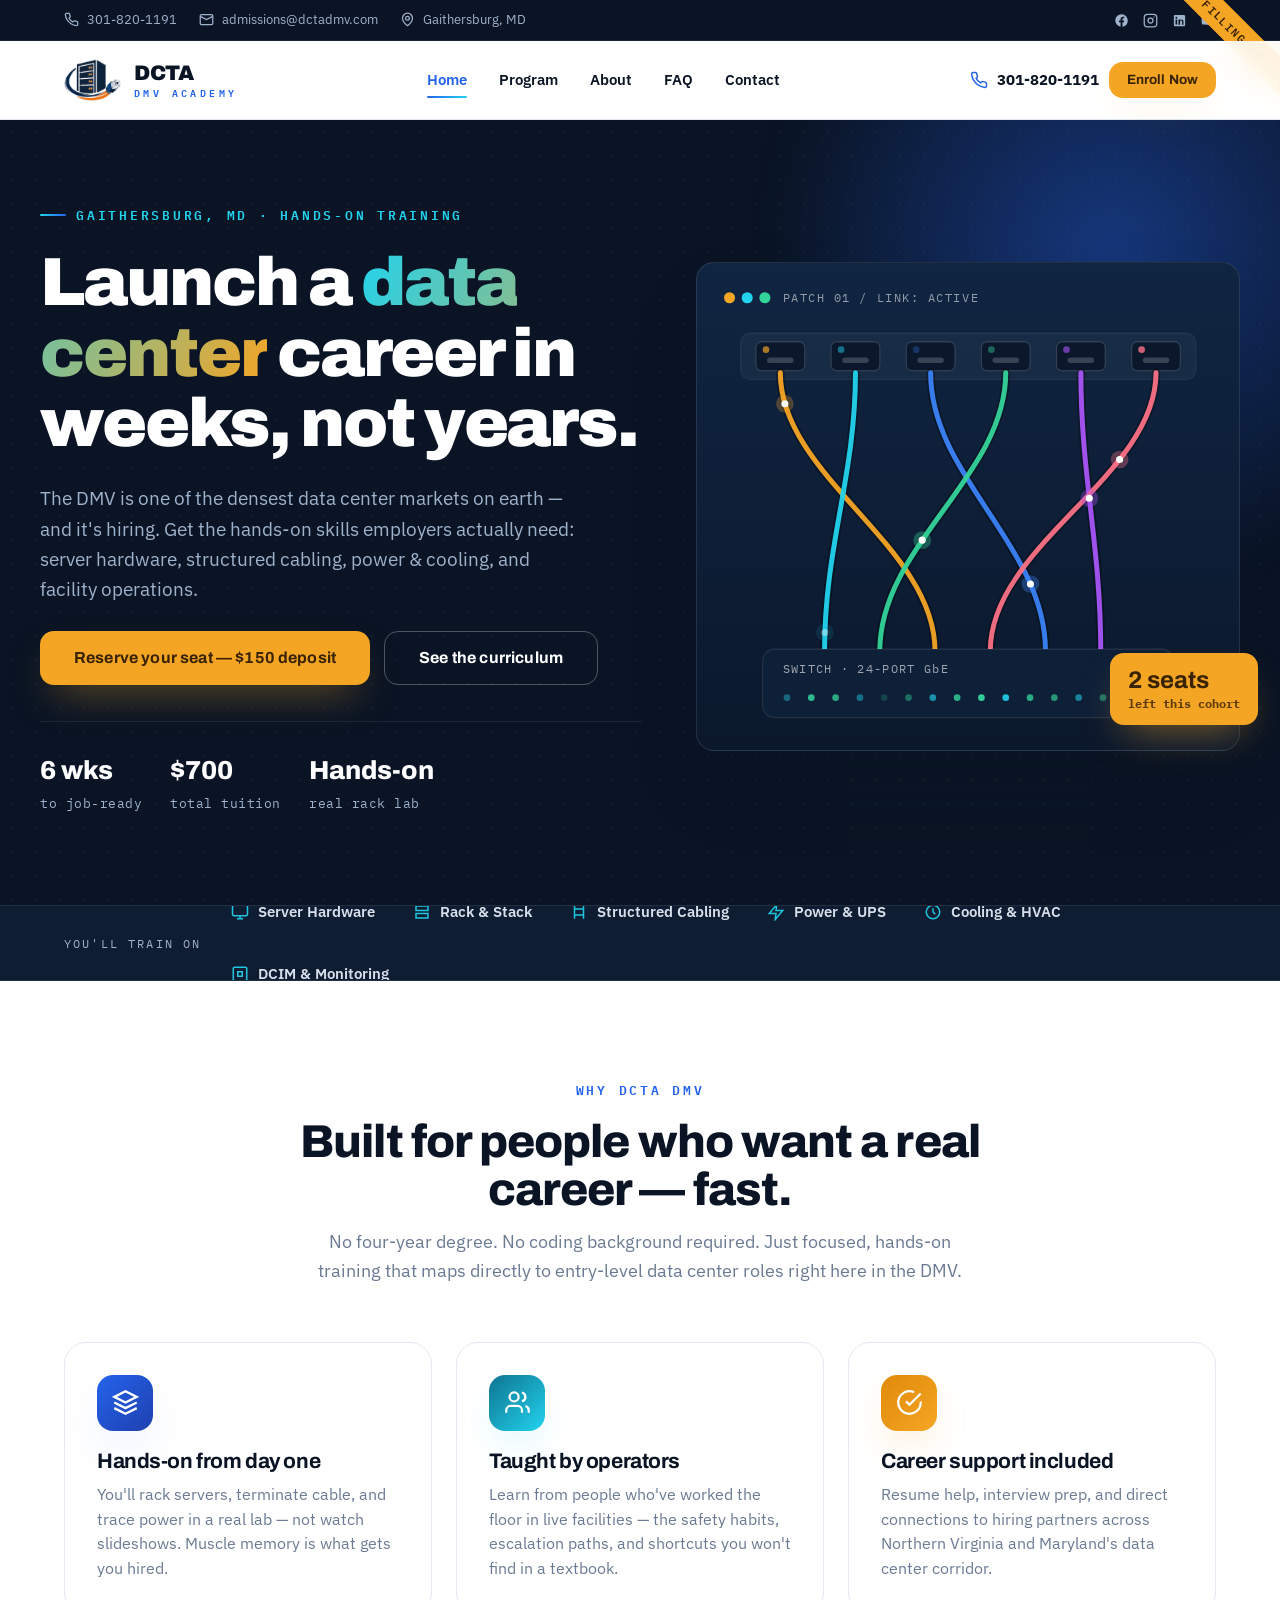
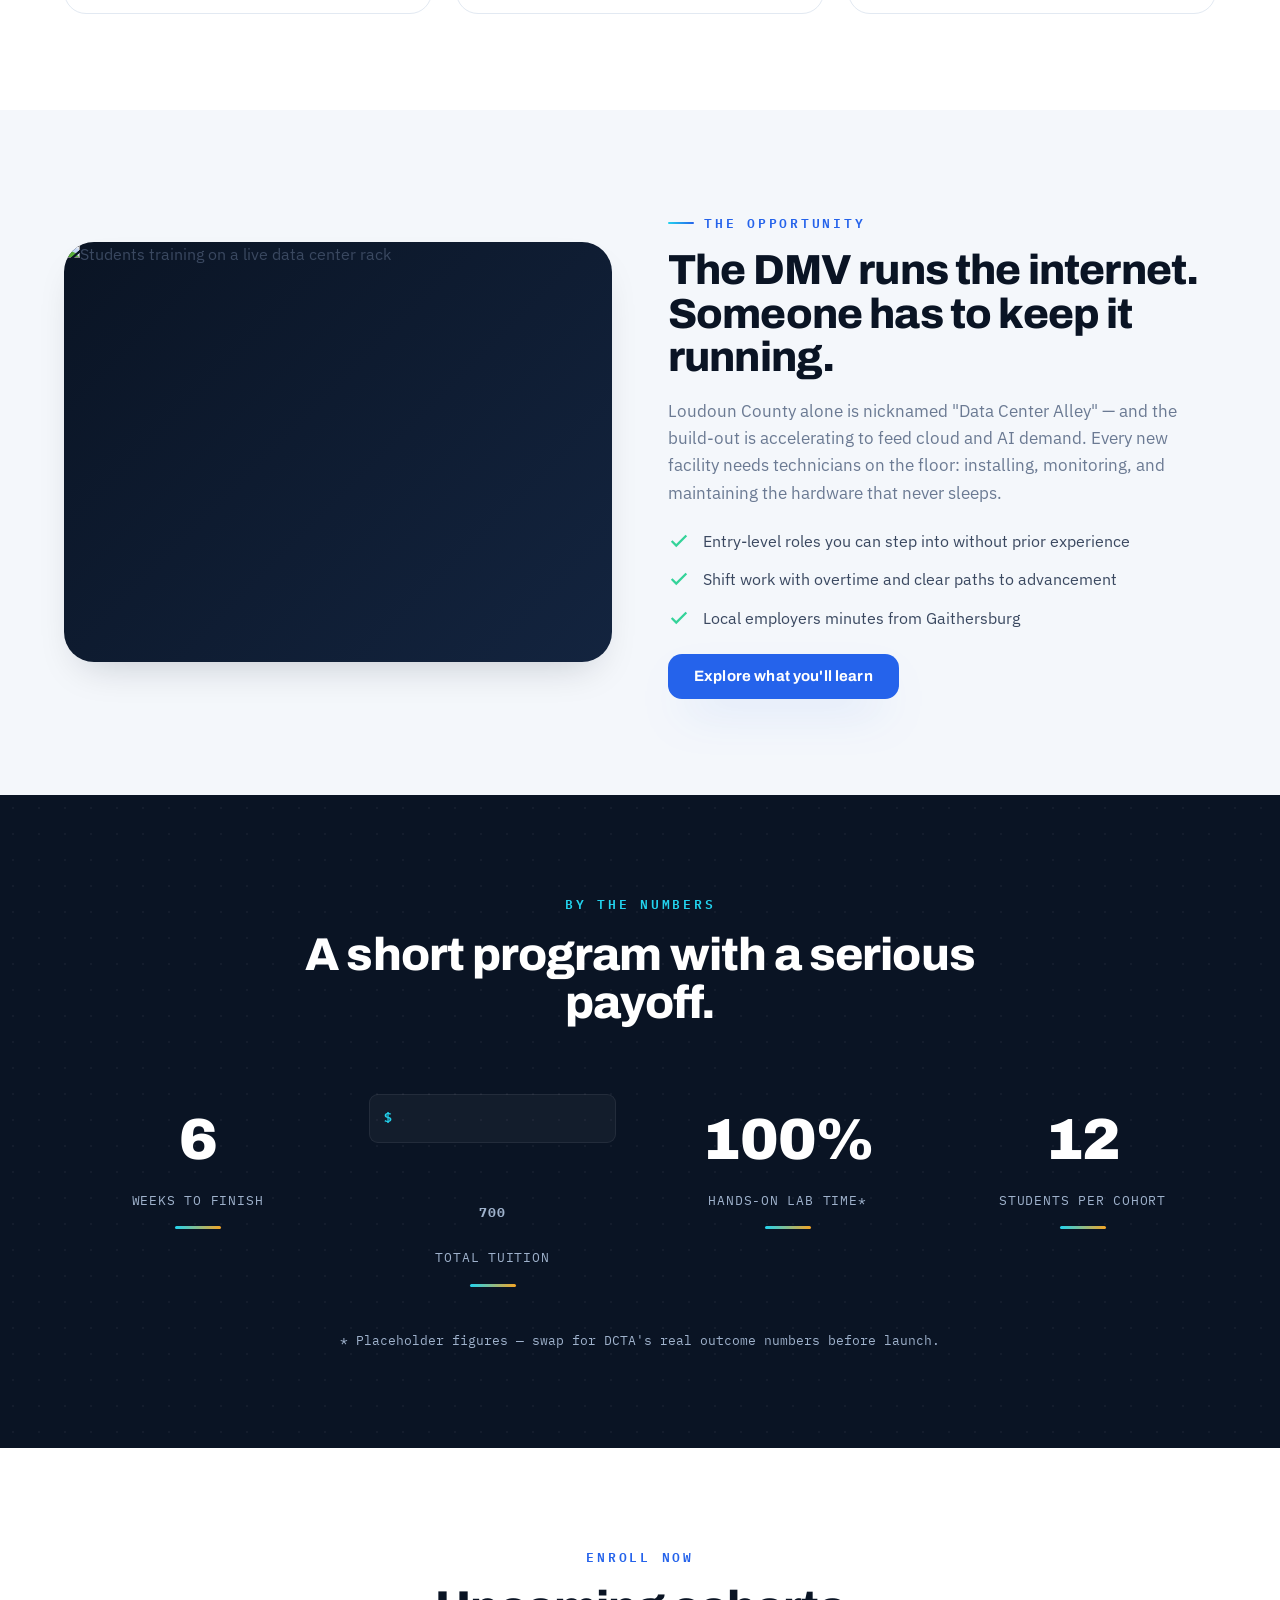
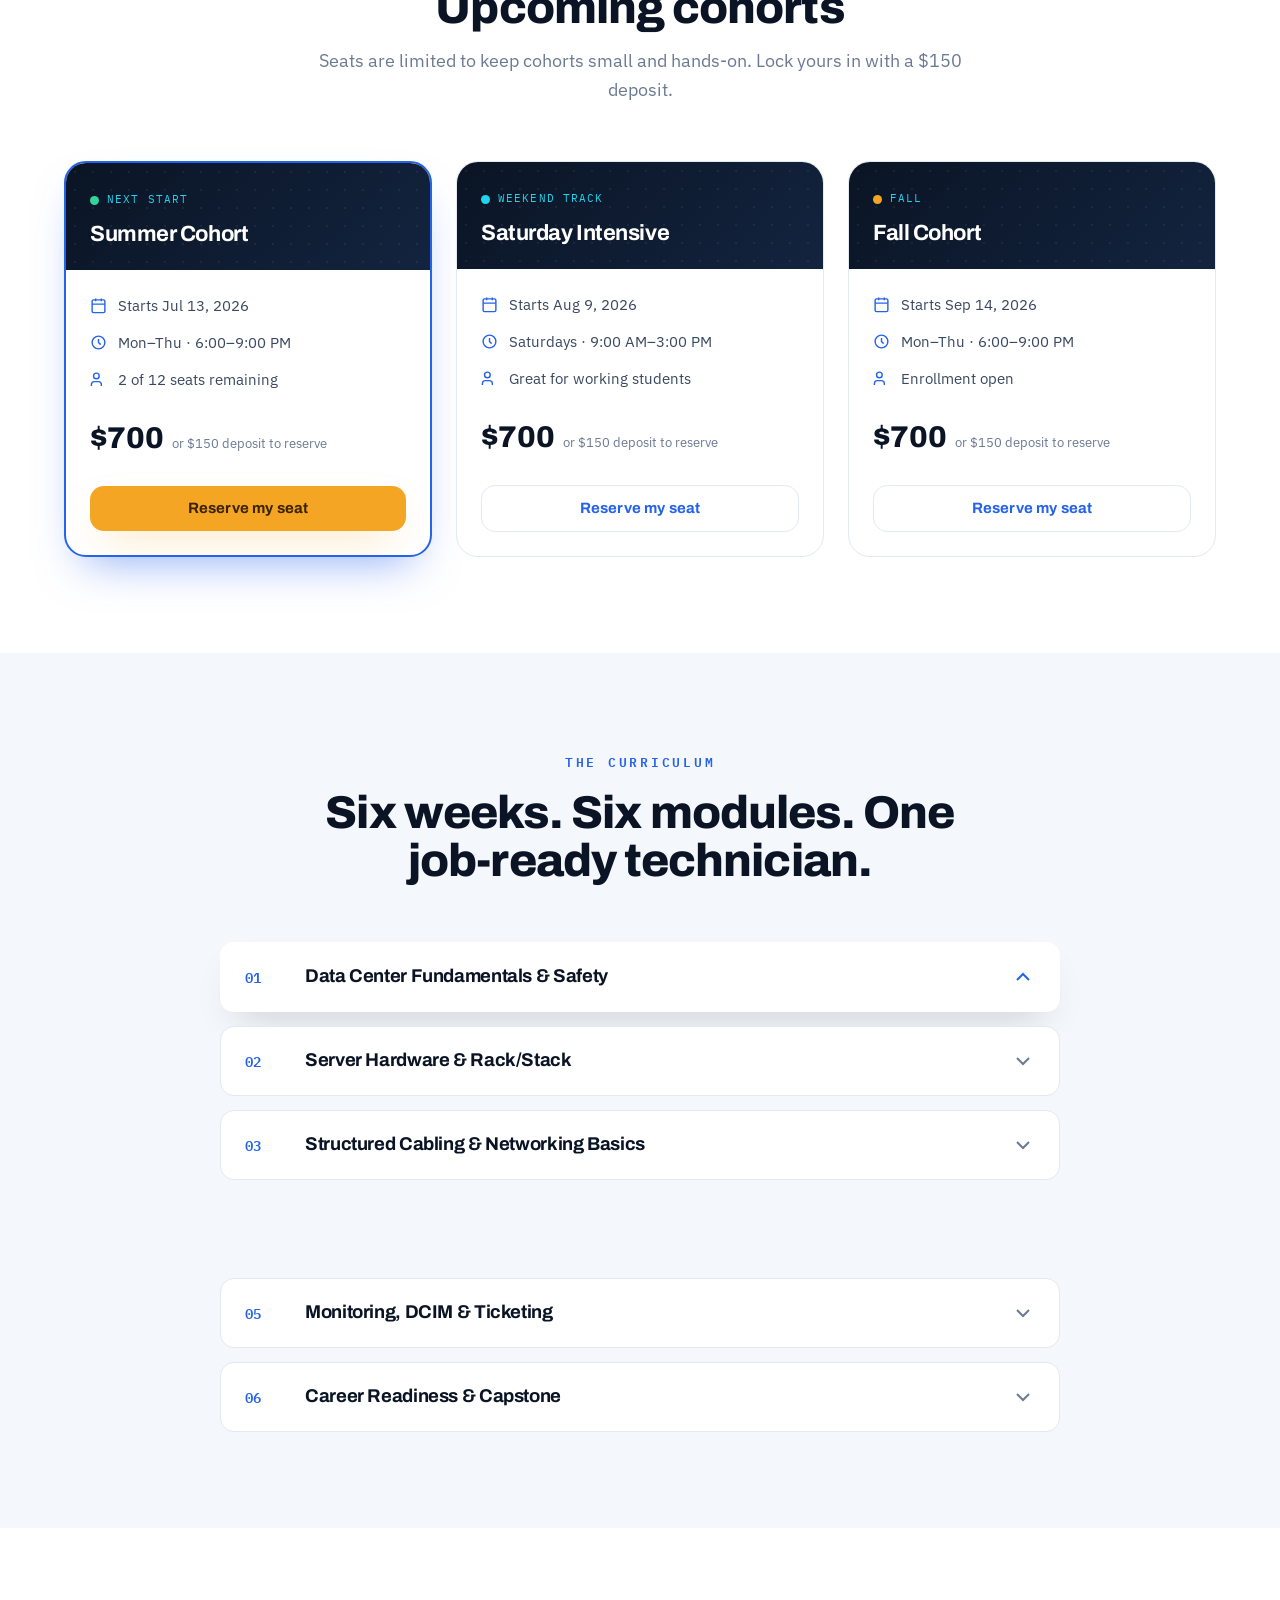
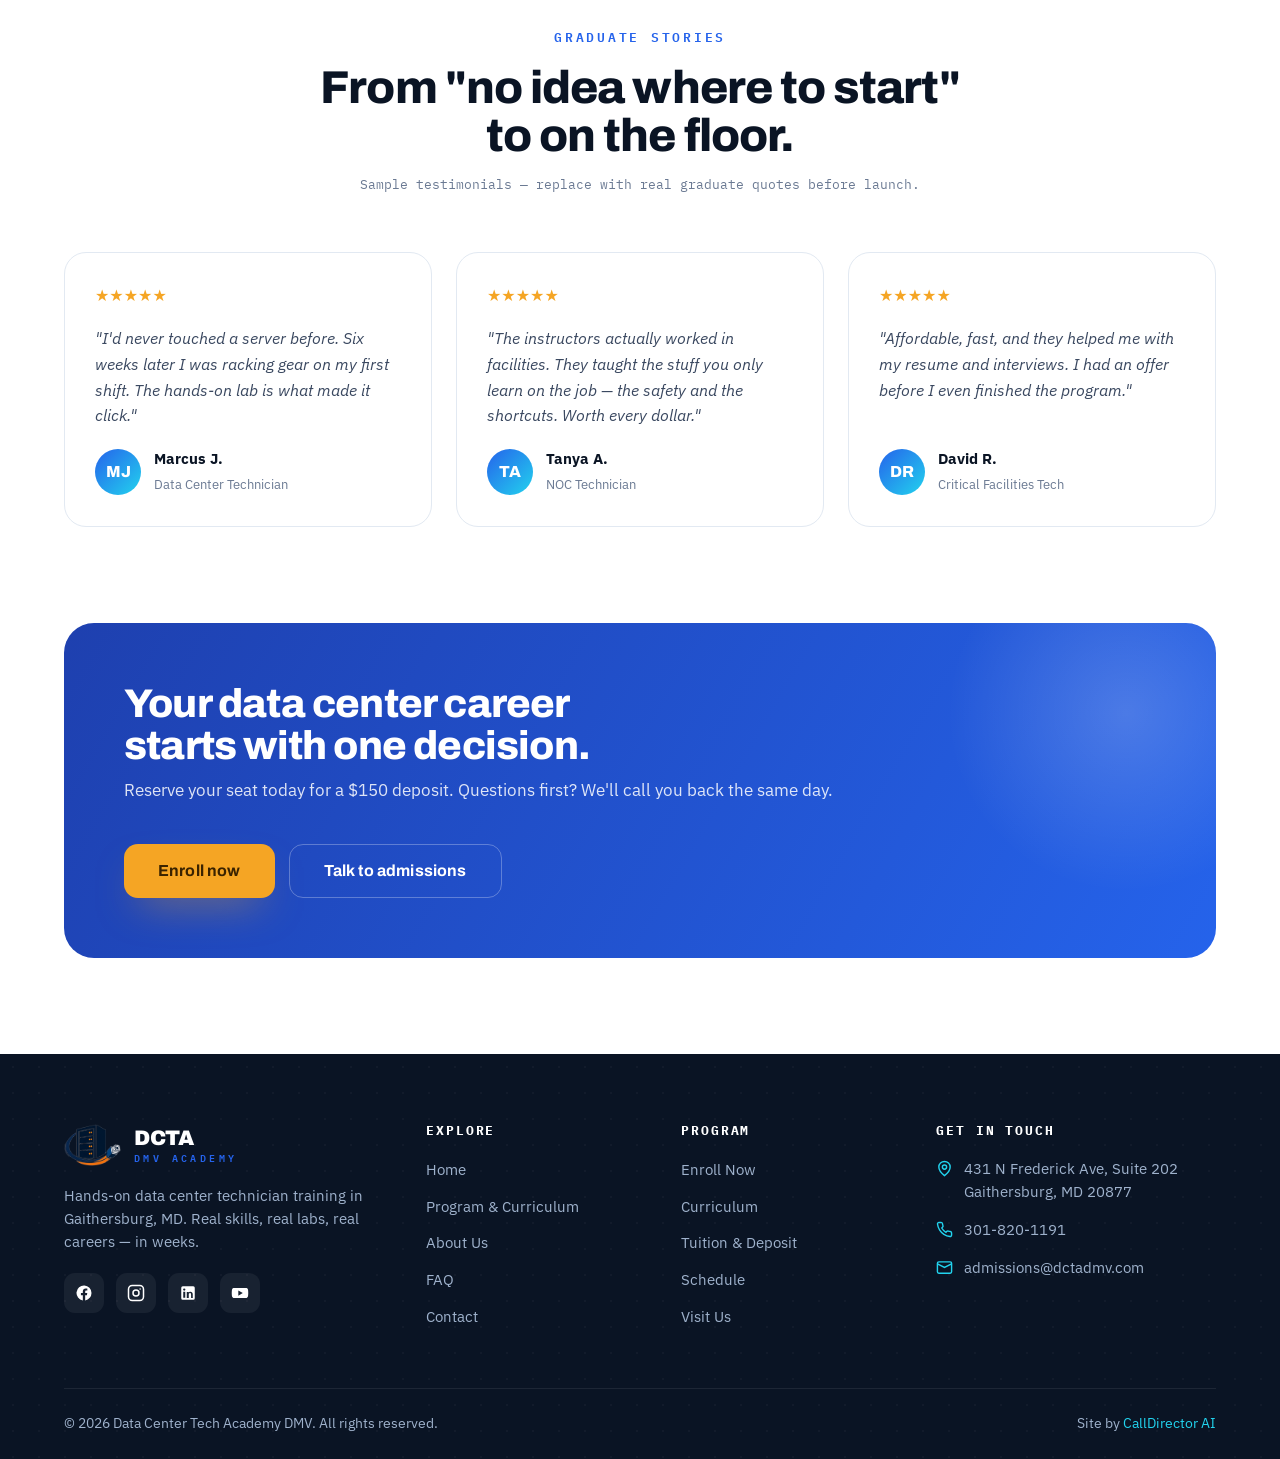
==== commit 2fb544d0: "Use real DCTA logo + favicon" ====
--- a/index.html
+++ b/index.html
@@ -5,7 +5,8 @@
 <meta name="viewport" content="width=device-width, initial-scale=1">
 <title>Data Center Tech Academy DMV | Train for a Data Center Career in 6 Weeks</title>
 <meta name="description" content="Hands-on data center technician training in Gaithersburg, MD. Learn server hardware, structured cabling, power & cooling, and DCIM. Job-ready in weeks. Enroll for $700.">
-<link rel="icon" href="https://app.calldirector.ai/objects/generated-images/218/1777163194437-0baa3726f1692a23.png">
+<link rel="icon" type="image/png" href="assets/favicon.png">
+  <link rel="apple-touch-icon" href="assets/apple-touch-icon.png">
 <link rel="stylesheet" href="assets/styles.css">
 </head>
 <body>
@@ -31,15 +32,7 @@
 <header class="site-head">
   <nav class="nav container">
     <a class="brand" href="index.html">
-      <svg class="mark" viewBox="0 0 48 48" xmlns="http://www.w3.org/2000/svg">
-        <rect x="4" y="20" width="9" height="24" rx="2.5" fill="#2563EB"/>
-        <rect x="19.5" y="8" width="9" height="36" rx="2.5" fill="#1E40AF"/>
-        <rect x="35" y="20" width="9" height="24" rx="2.5" fill="#2563EB"/>
-        <rect x="19.5" y="8" width="9" height="7" rx="2.5" fill="#F5A524"/>
-        <circle cx="8.5" cy="26" r="1.4" fill="#22D3EE"/>
-        <circle cx="24" cy="18" r="1.4" fill="#22D3EE"/>
-        <circle cx="39.5" cy="26" r="1.4" fill="#22D3EE"/>
-      </svg>
+      <img class="mark" src="assets/logo-icon.png" alt="Data Center Tech Academy DMV logo">
       <span class="wm"><b>DCTA</b><small>DMV ACADEMY</small></span>
     </a>
     <div class="nav-links">
@@ -339,15 +332,7 @@
     <div class="foot-grid">
       <div>
         <a class="brand" href="index.html">
-          <svg class="mark" viewBox="0 0 48 48" xmlns="http://www.w3.org/2000/svg">
-            <rect x="4" y="20" width="9" height="24" rx="2.5" fill="#2563EB"/>
-            <rect x="19.5" y="8" width="9" height="36" rx="2.5" fill="#3B82F6"/>
-            <rect x="35" y="20" width="9" height="24" rx="2.5" fill="#2563EB"/>
-            <rect x="19.5" y="8" width="9" height="7" rx="2.5" fill="#F5A524"/>
-            <circle cx="8.5" cy="26" r="1.4" fill="#22D3EE"/>
-            <circle cx="24" cy="18" r="1.4" fill="#22D3EE"/>
-            <circle cx="39.5" cy="26" r="1.4" fill="#22D3EE"/>
-          </svg>
+          <img class="mark" src="assets/logo-icon.png" alt="Data Center Tech Academy DMV logo">
           <span class="wm"><b>DCTA</b><small>DMV ACADEMY</small></span>
         </a>
         <p class="fdesc">Hands-on data center technician training in Gaithersburg, MD. Real skills, real labs, real careers — in weeks.</p>
--- a/assets/styles.css
+++ b/assets/styles.css
@@ -139,7 +139,7 @@
 
 /* logo (rack mark + wordmark) */
 .brand{display:flex;align-items:center;gap:13px}
-.brand .mark{width:42px;height:42px;flex:0 0 auto}
+.brand .mark{height:42px;width:auto;flex:0 0 auto;display:block}
 .brand .wm{display:flex;flex-direction:column;line-height:1}
 .brand .wm b{font-family:'Archivo',sans-serif;font-weight:900;font-size:21px;color:var(--ink);letter-spacing:-.02em}
 .brand .wm small{font-family:'IBM Plex Mono',monospace;font-size:10px;letter-spacing:.34em;color:var(--blue);margin-top:3px;font-weight:600}
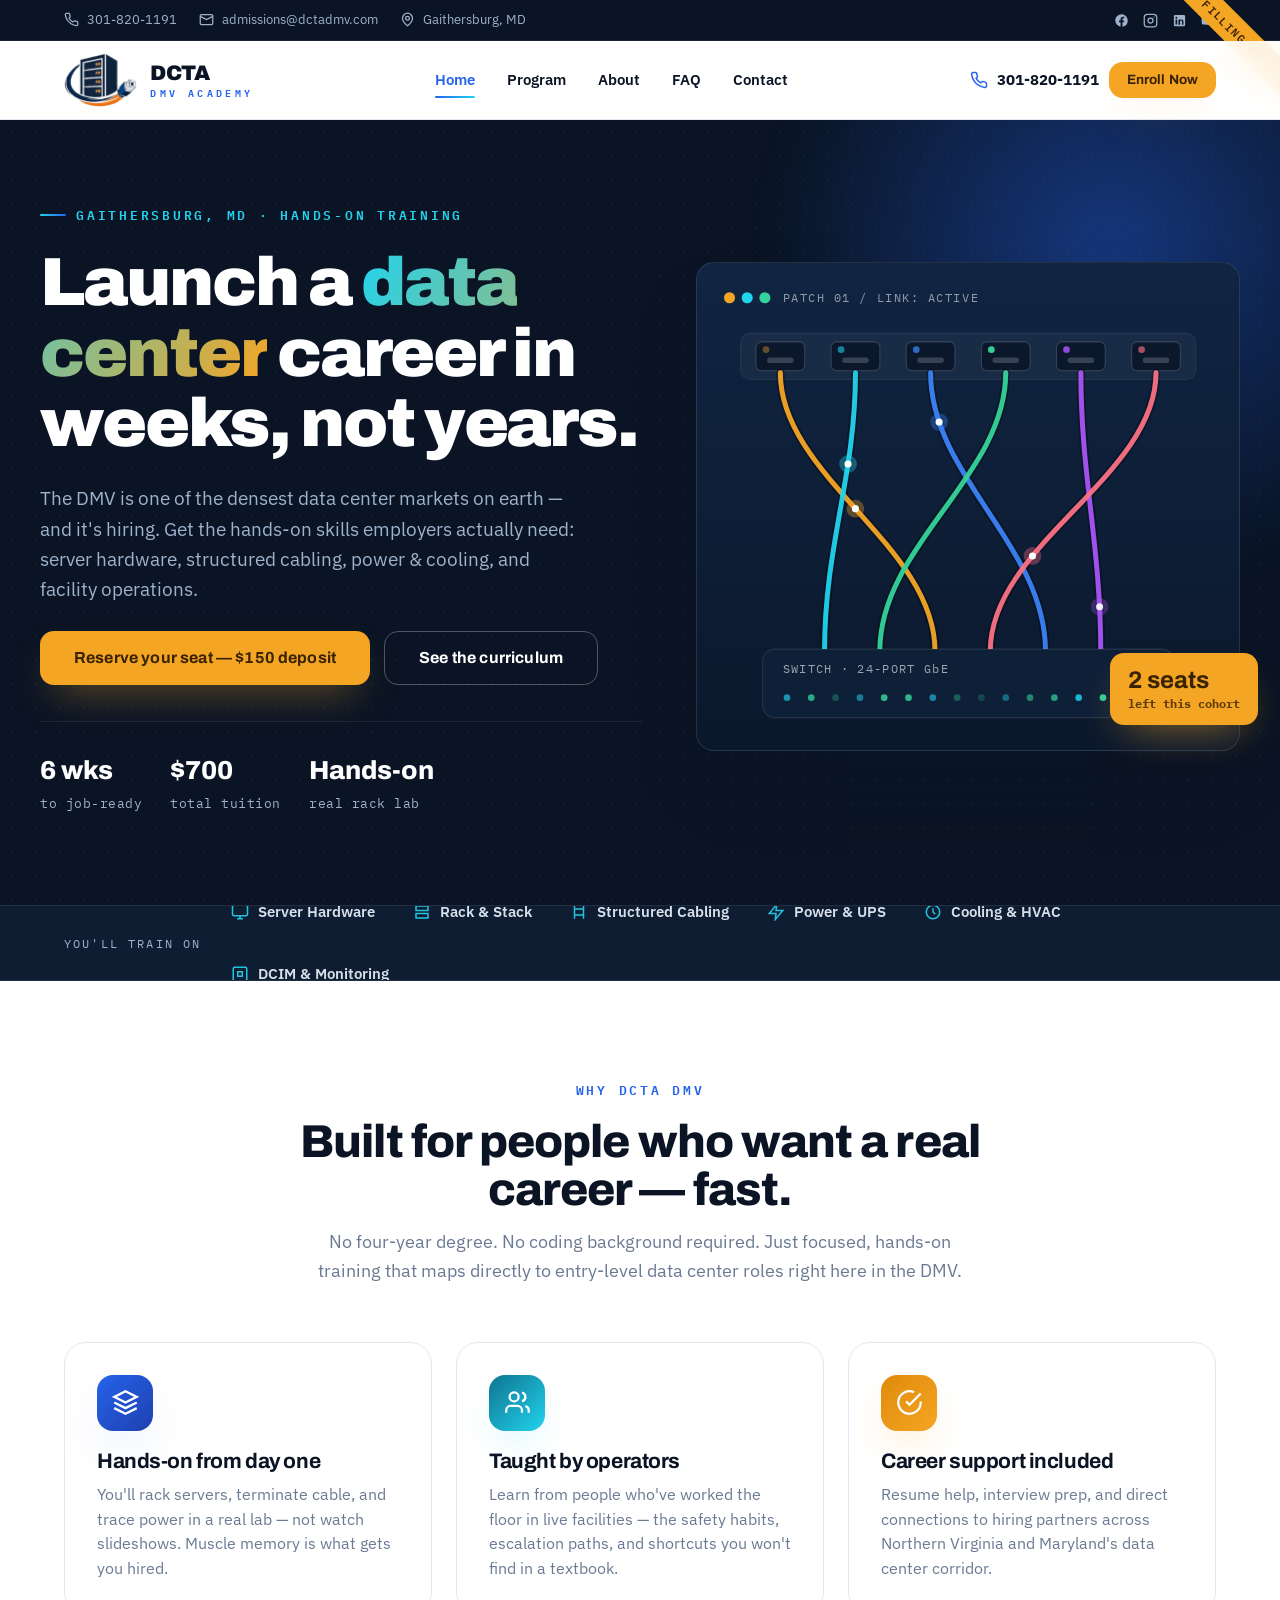
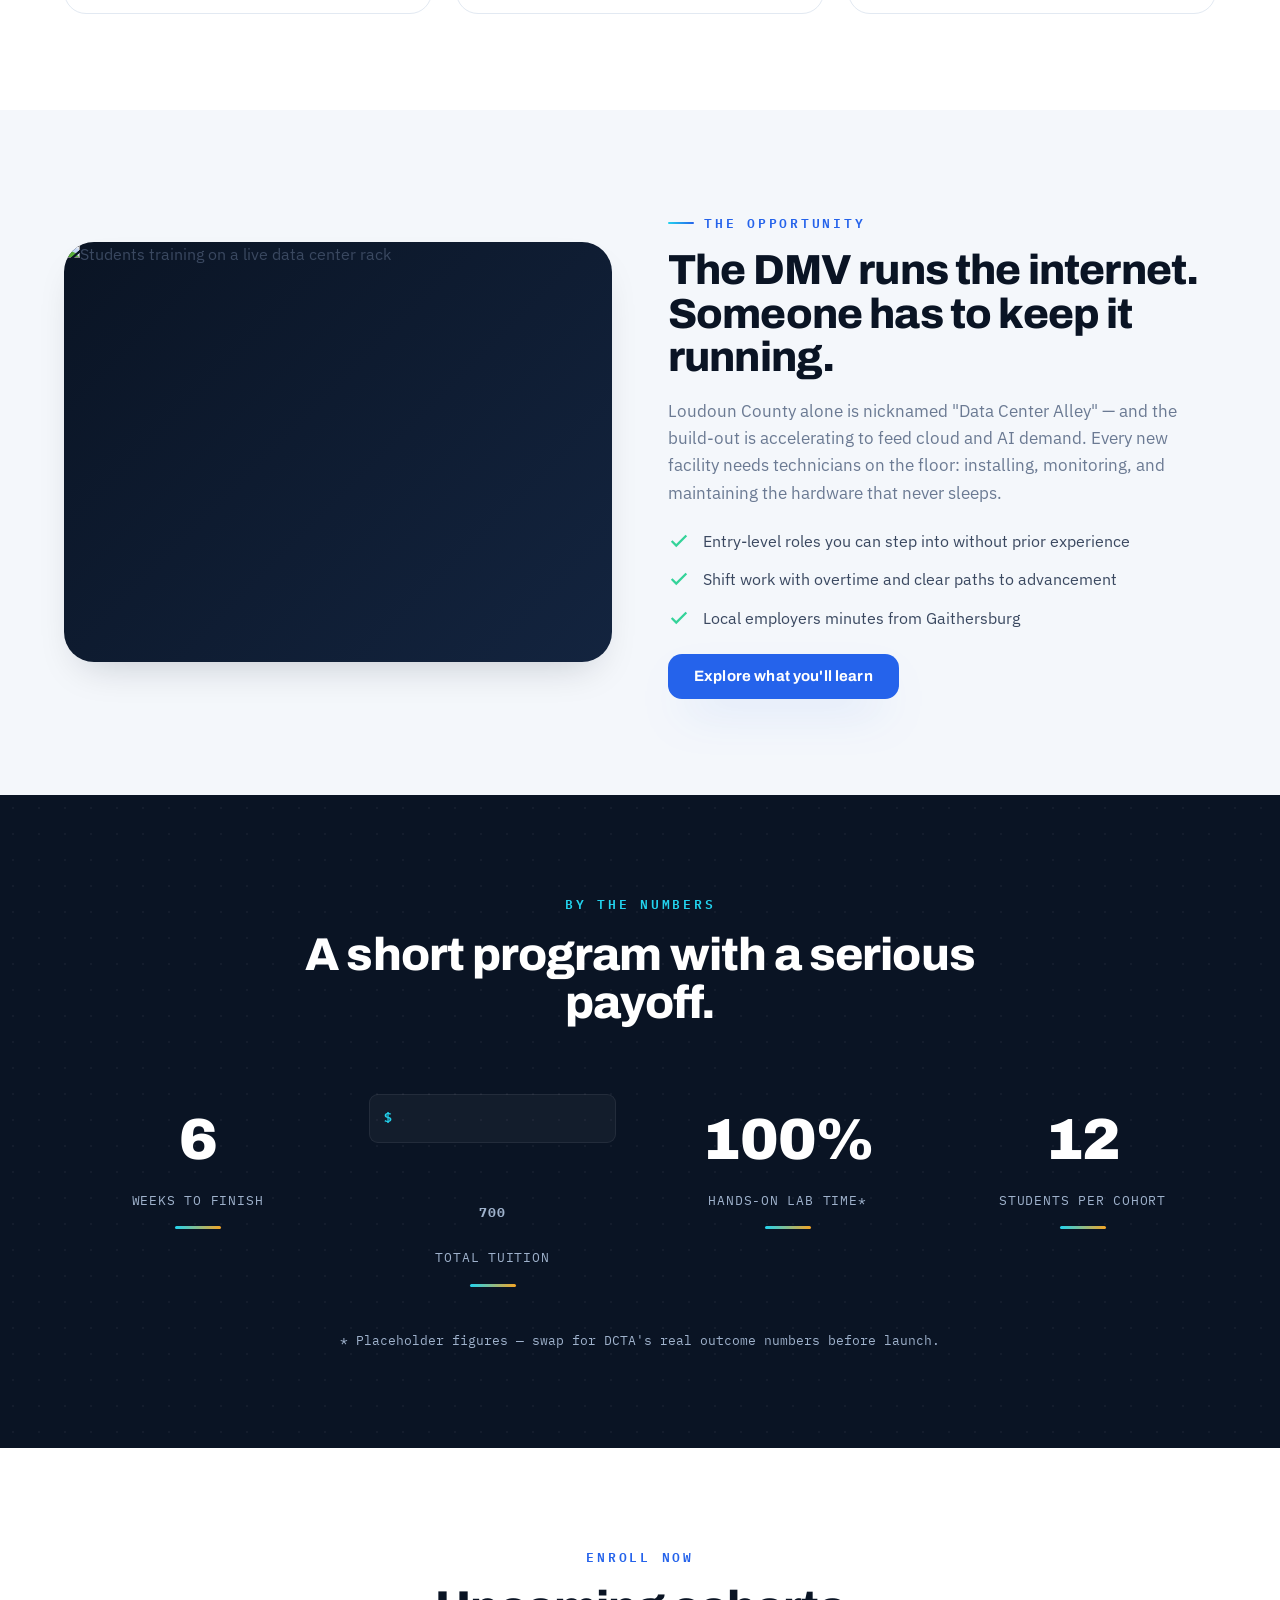
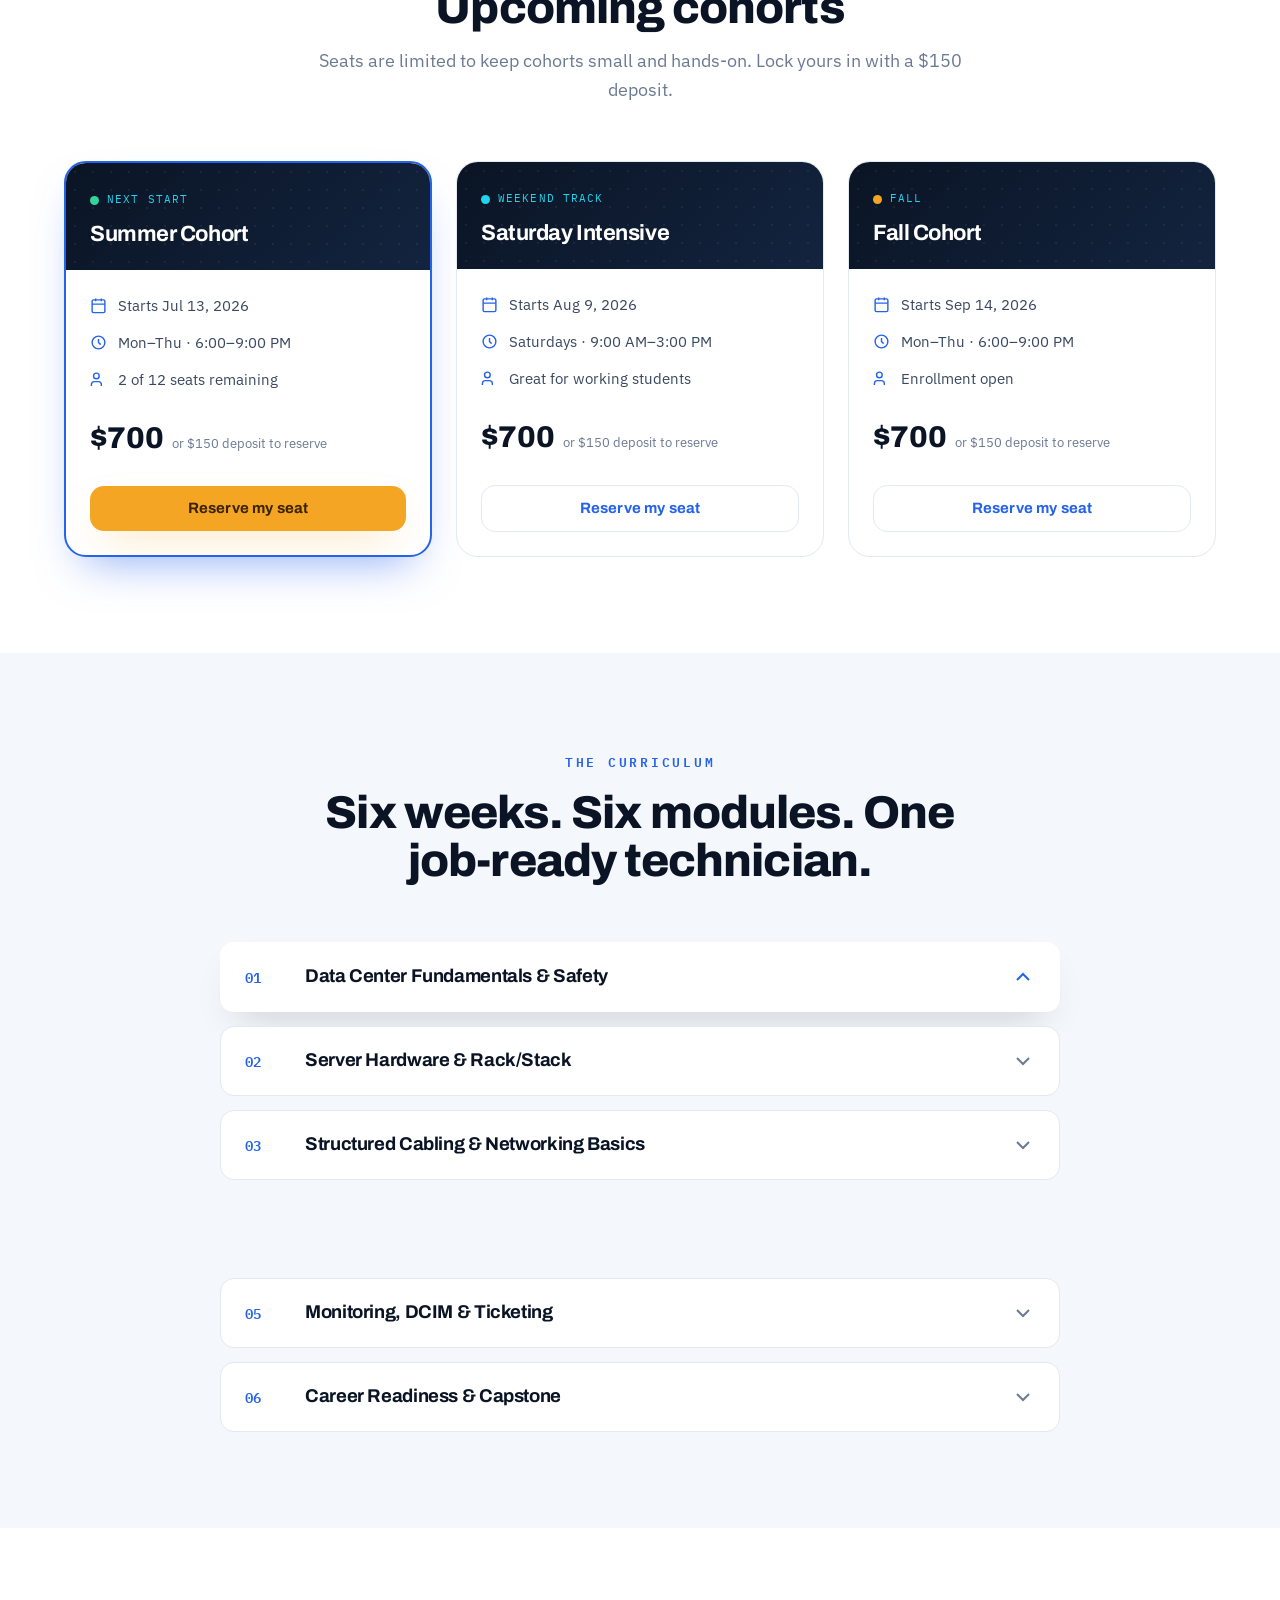
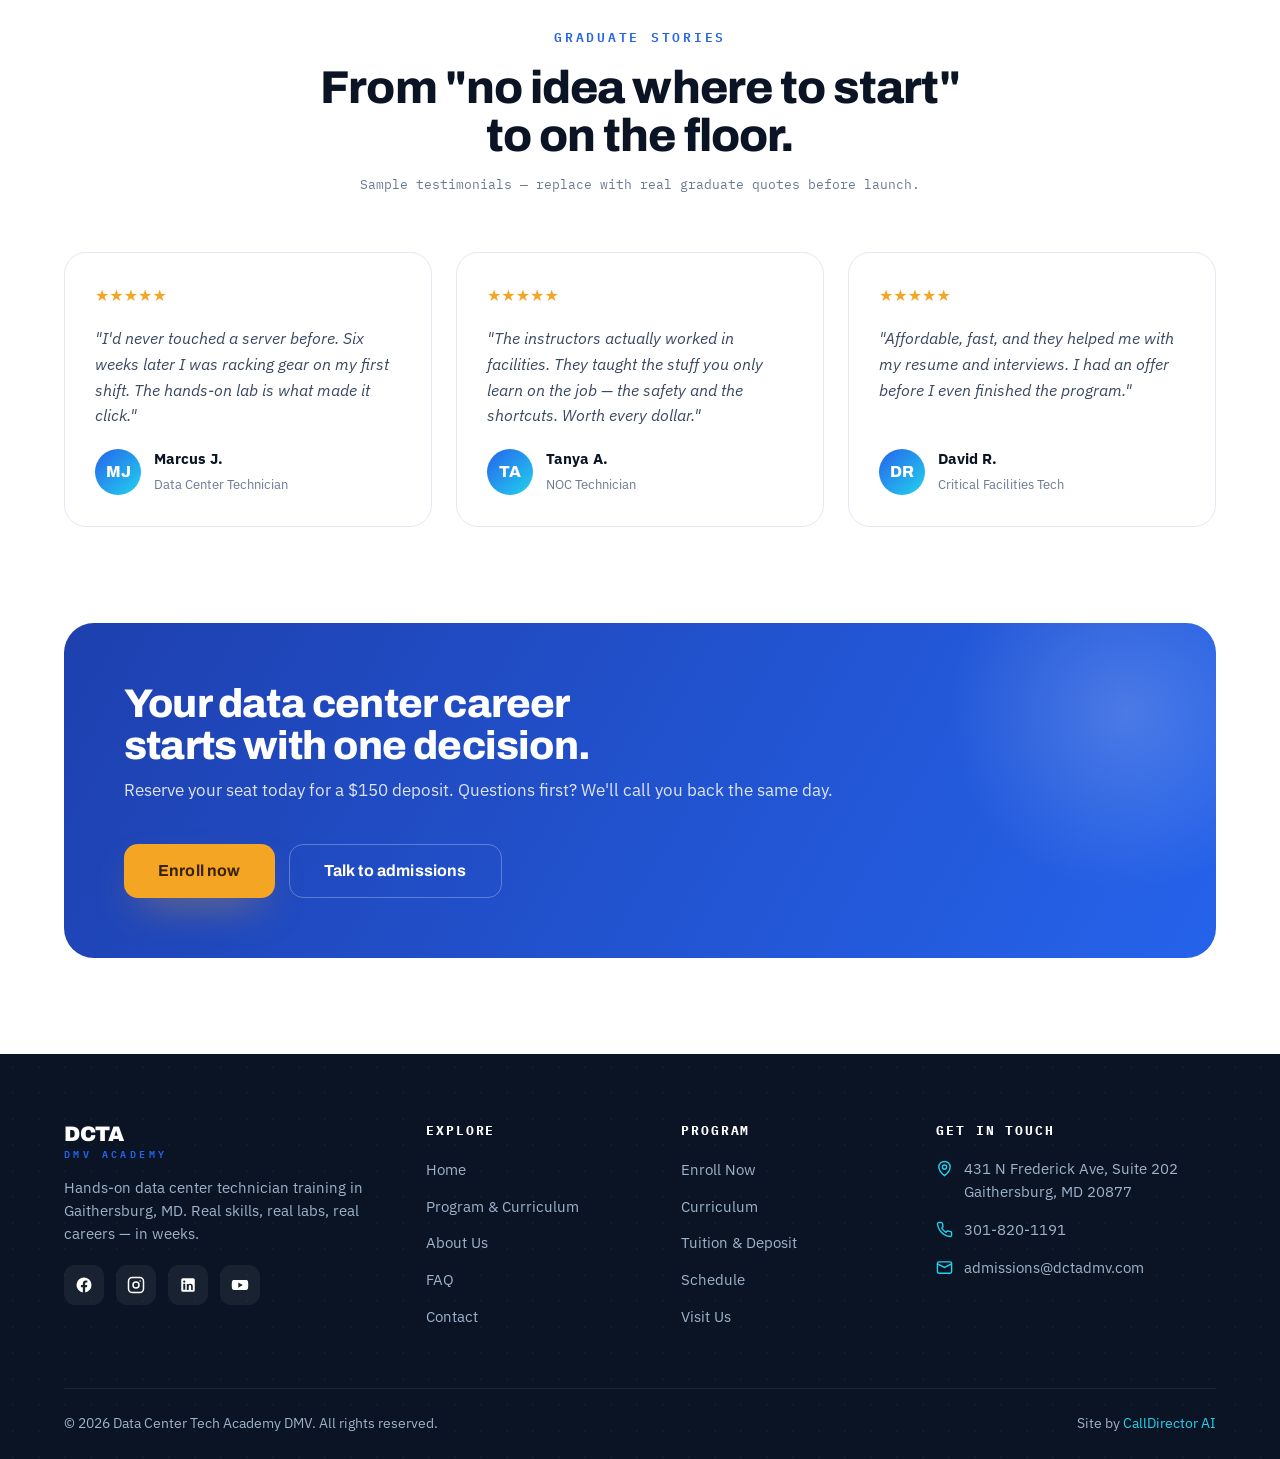
==== commit bc86bc5e: "Remove footer logo icon" ====
--- a/index.html
+++ b/index.html
@@ -332,7 +332,6 @@
     <div class="foot-grid">
       <div>
         <a class="brand" href="index.html">
-          <img class="mark" src="assets/logo-icon.png" alt="Data Center Tech Academy DMV logo">
           <span class="wm"><b>DCTA</b><small>DMV ACADEMY</small></span>
         </a>
         <p class="fdesc">Hands-on data center technician training in Gaithersburg, MD. Real skills, real labs, real careers — in weeks.</p>
--- a/assets/styles.css
+++ b/assets/styles.css
@@ -139,7 +139,7 @@
 
 /* logo (rack mark + wordmark) */
 .brand{display:flex;align-items:center;gap:13px}
-.brand .mark{height:42px;width:auto;flex:0 0 auto;display:block}
+.brand .mark{height:54px;width:auto;flex:0 0 auto;display:block}
 .brand .wm{display:flex;flex-direction:column;line-height:1}
 .brand .wm b{font-family:'Archivo',sans-serif;font-weight:900;font-size:21px;color:var(--ink);letter-spacing:-.02em}
 .brand .wm small{font-family:'IBM Plex Mono',monospace;font-size:10px;letter-spacing:.34em;color:var(--blue);margin-top:3px;font-weight:600}
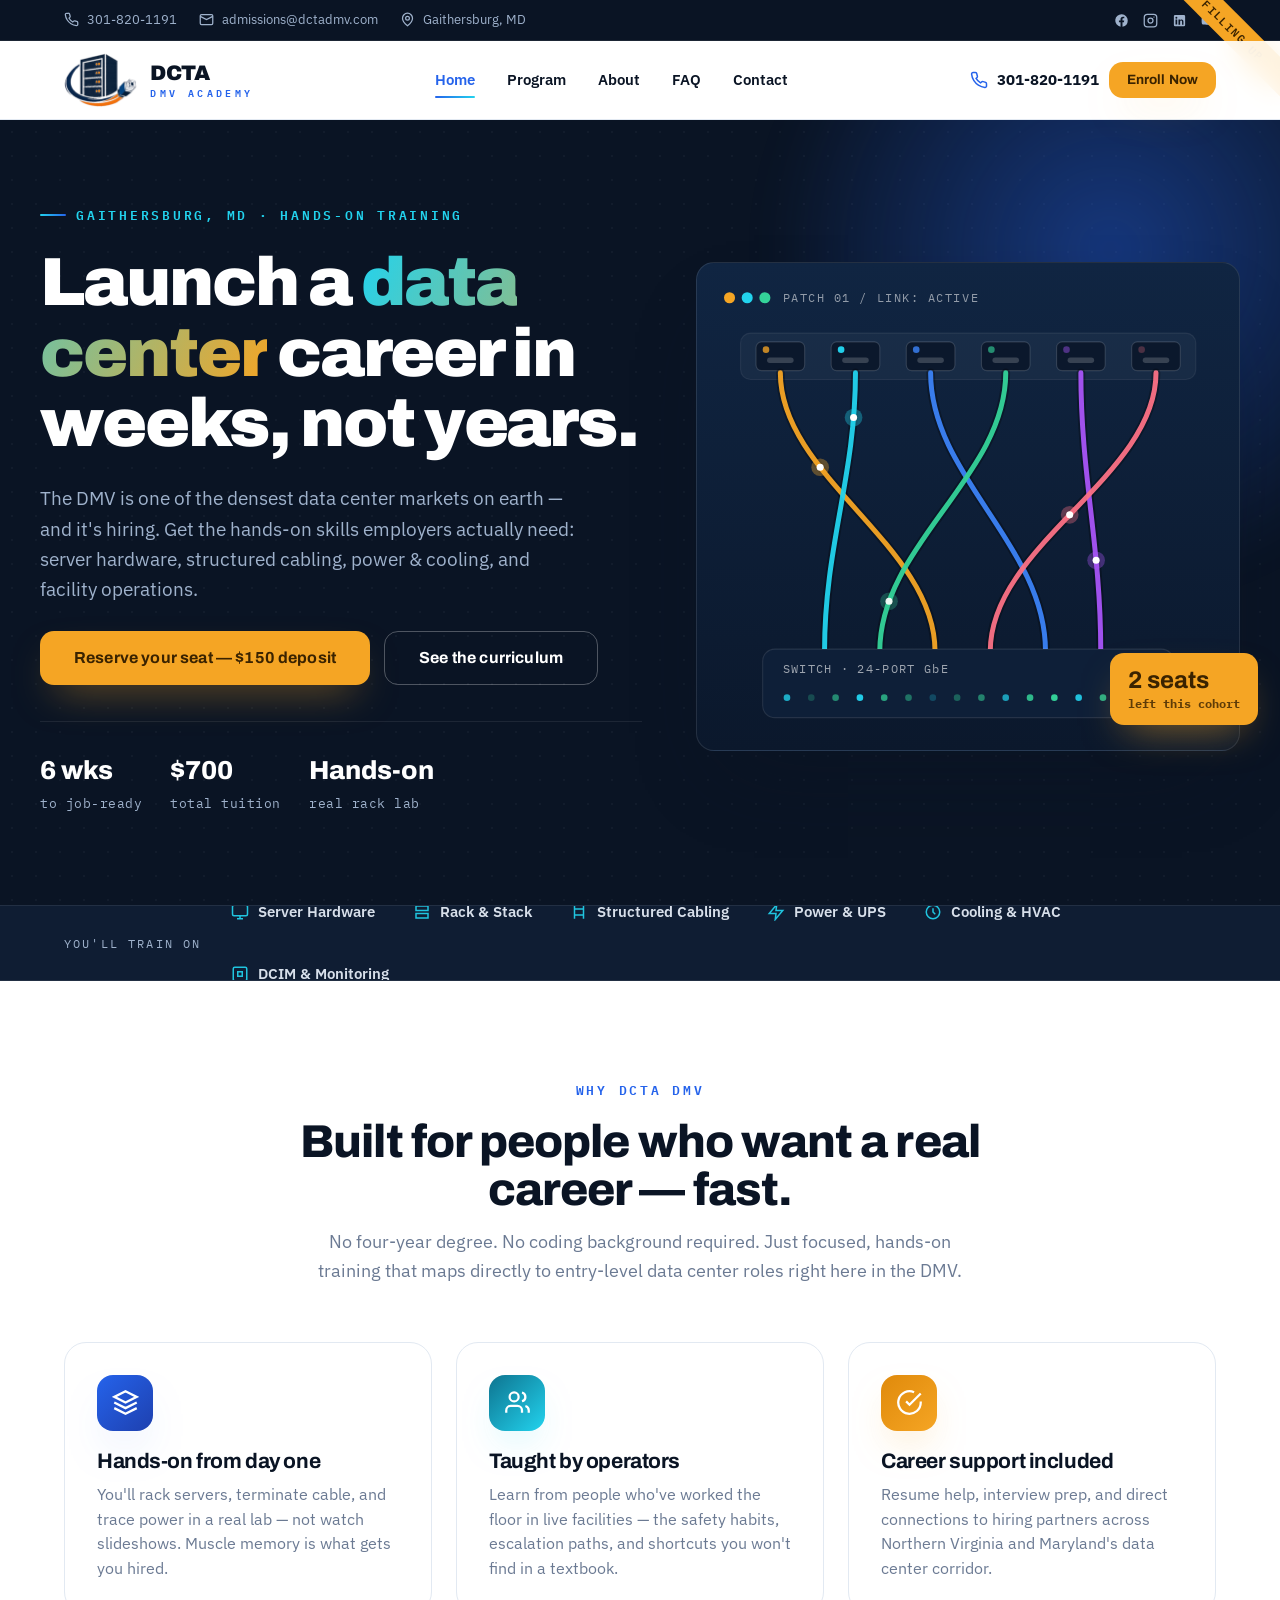
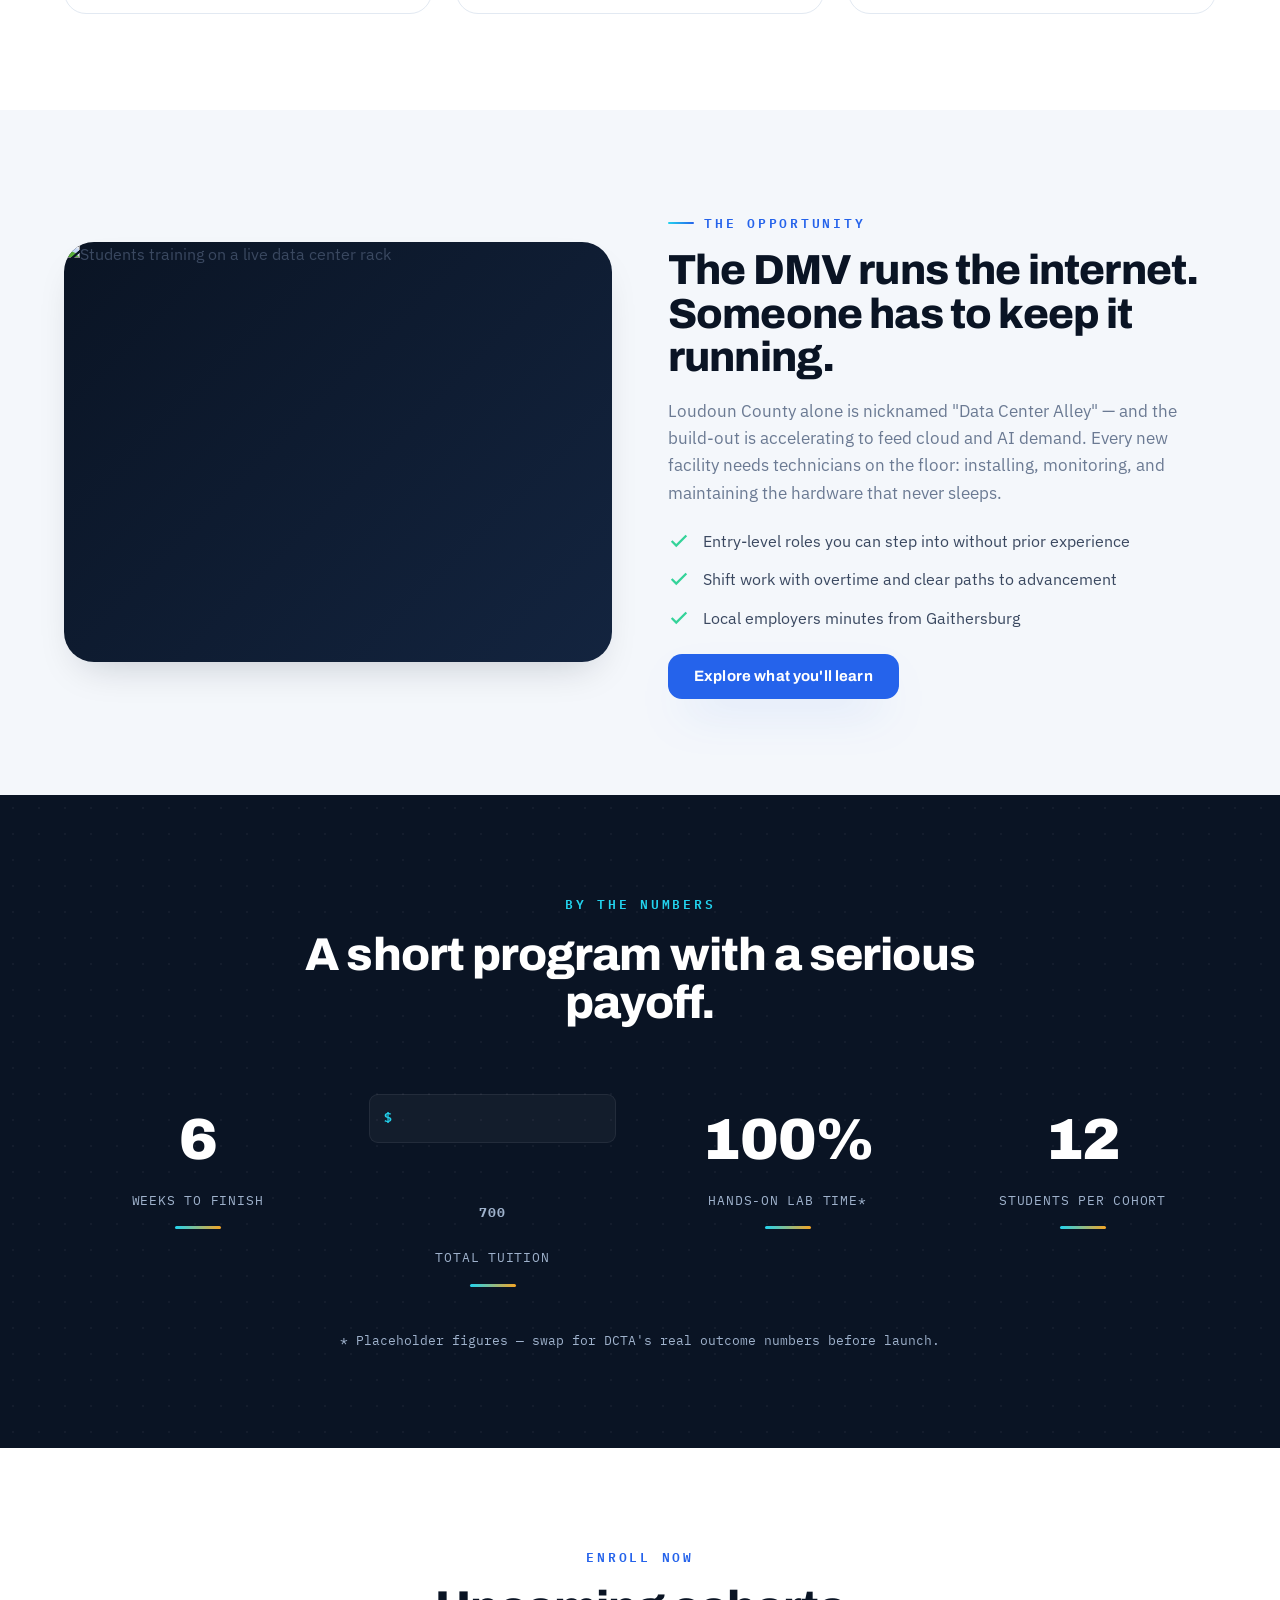
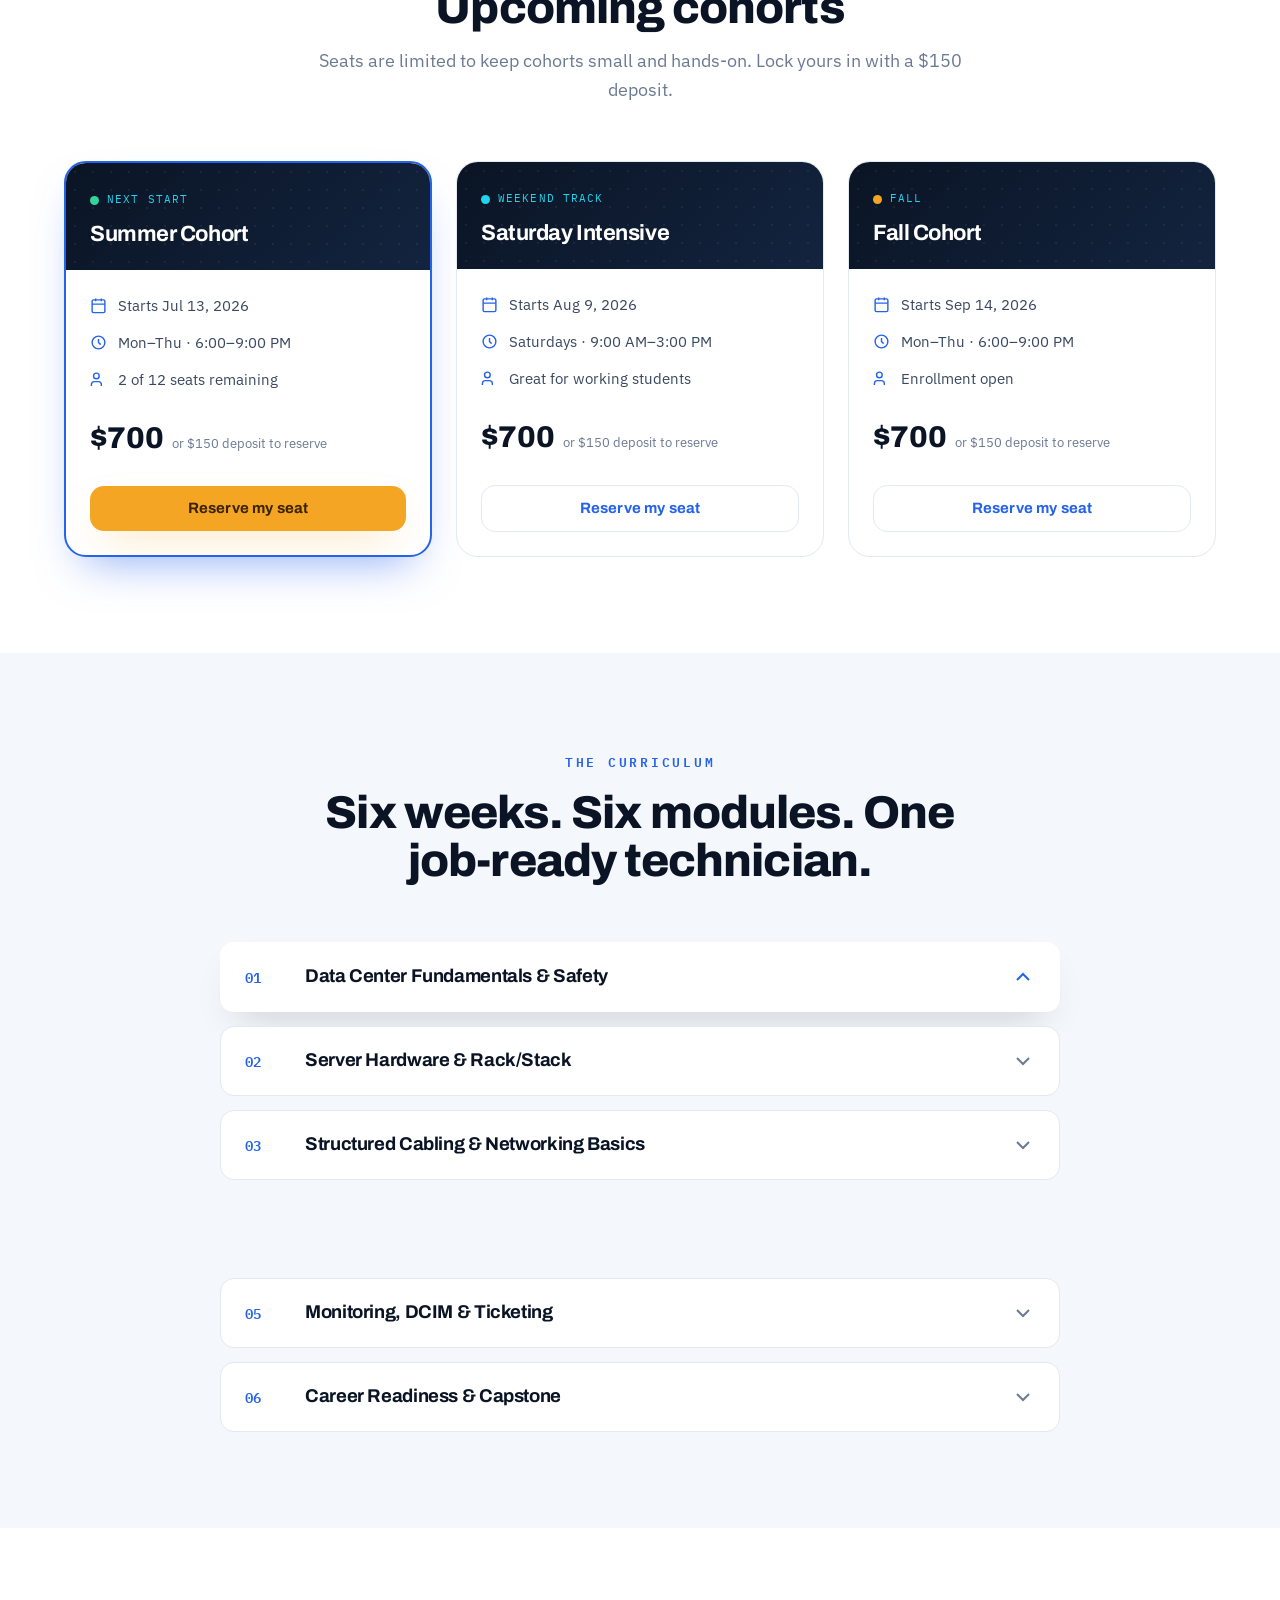
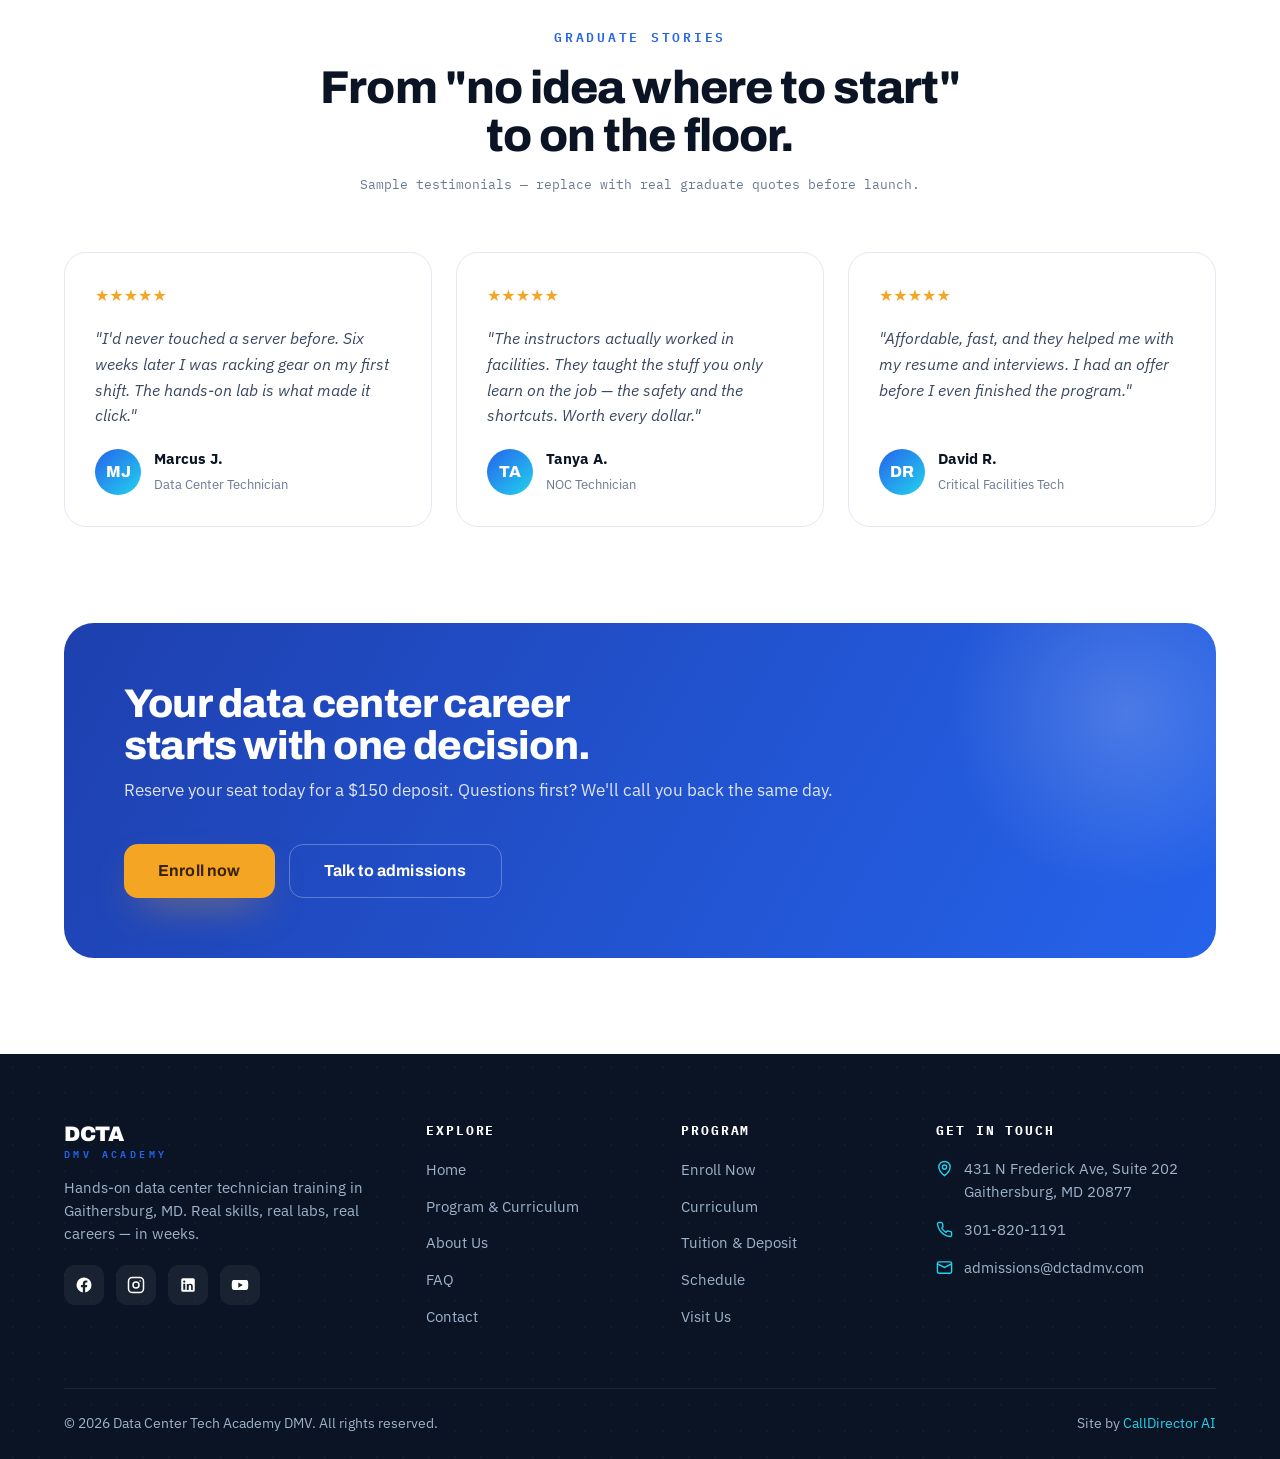
==== commit 59f51fe8: "Embed DCTA AI receptionist widget" ====
--- a/index.html
+++ b/index.html
@@ -384,5 +384,8 @@
 </button>
 
 <script src="assets/main.js"></script>
+
+<!-- DCTA AI Receptionist (PMG widget 87161693) -->
+<script src="https://app.calldirector.ai/widget.js" data-widget="87161693" async></script>
 </body>
 </html>
--- a/assets/styles.css
+++ b/assets/styles.css
@@ -523,7 +523,7 @@
    BACK TO TOP
    ============================================================ */
 .to-top{
-  position:fixed;right:26px;bottom:26px;z-index:50;
+  position:fixed;left:26px;bottom:26px;z-index:50;
   width:46px;height:46px;border-radius:50%;
   border:1px solid rgba(255,255,255,.18);background:var(--blue);color:#fff;
   display:flex;align-items:center;justify-content:center;cursor:pointer;
@@ -535,5 +535,5 @@
 .to-top:hover{background:var(--blue-deep);transform:translateY(-3px)}
 .to-top:active{transform:translateY(-1px)}
 .to-top svg{width:20px;height:20px}
-@media(max-width:760px){.to-top{right:16px;bottom:16px;width:42px;height:42px}}
+@media(max-width:760px){.to-top{left:16px;bottom:16px;width:42px;height:42px}}
 @media(prefers-reduced-motion:reduce){.to-top{transition:opacity .3s,visibility .3s}.to-top:hover{transform:none}}
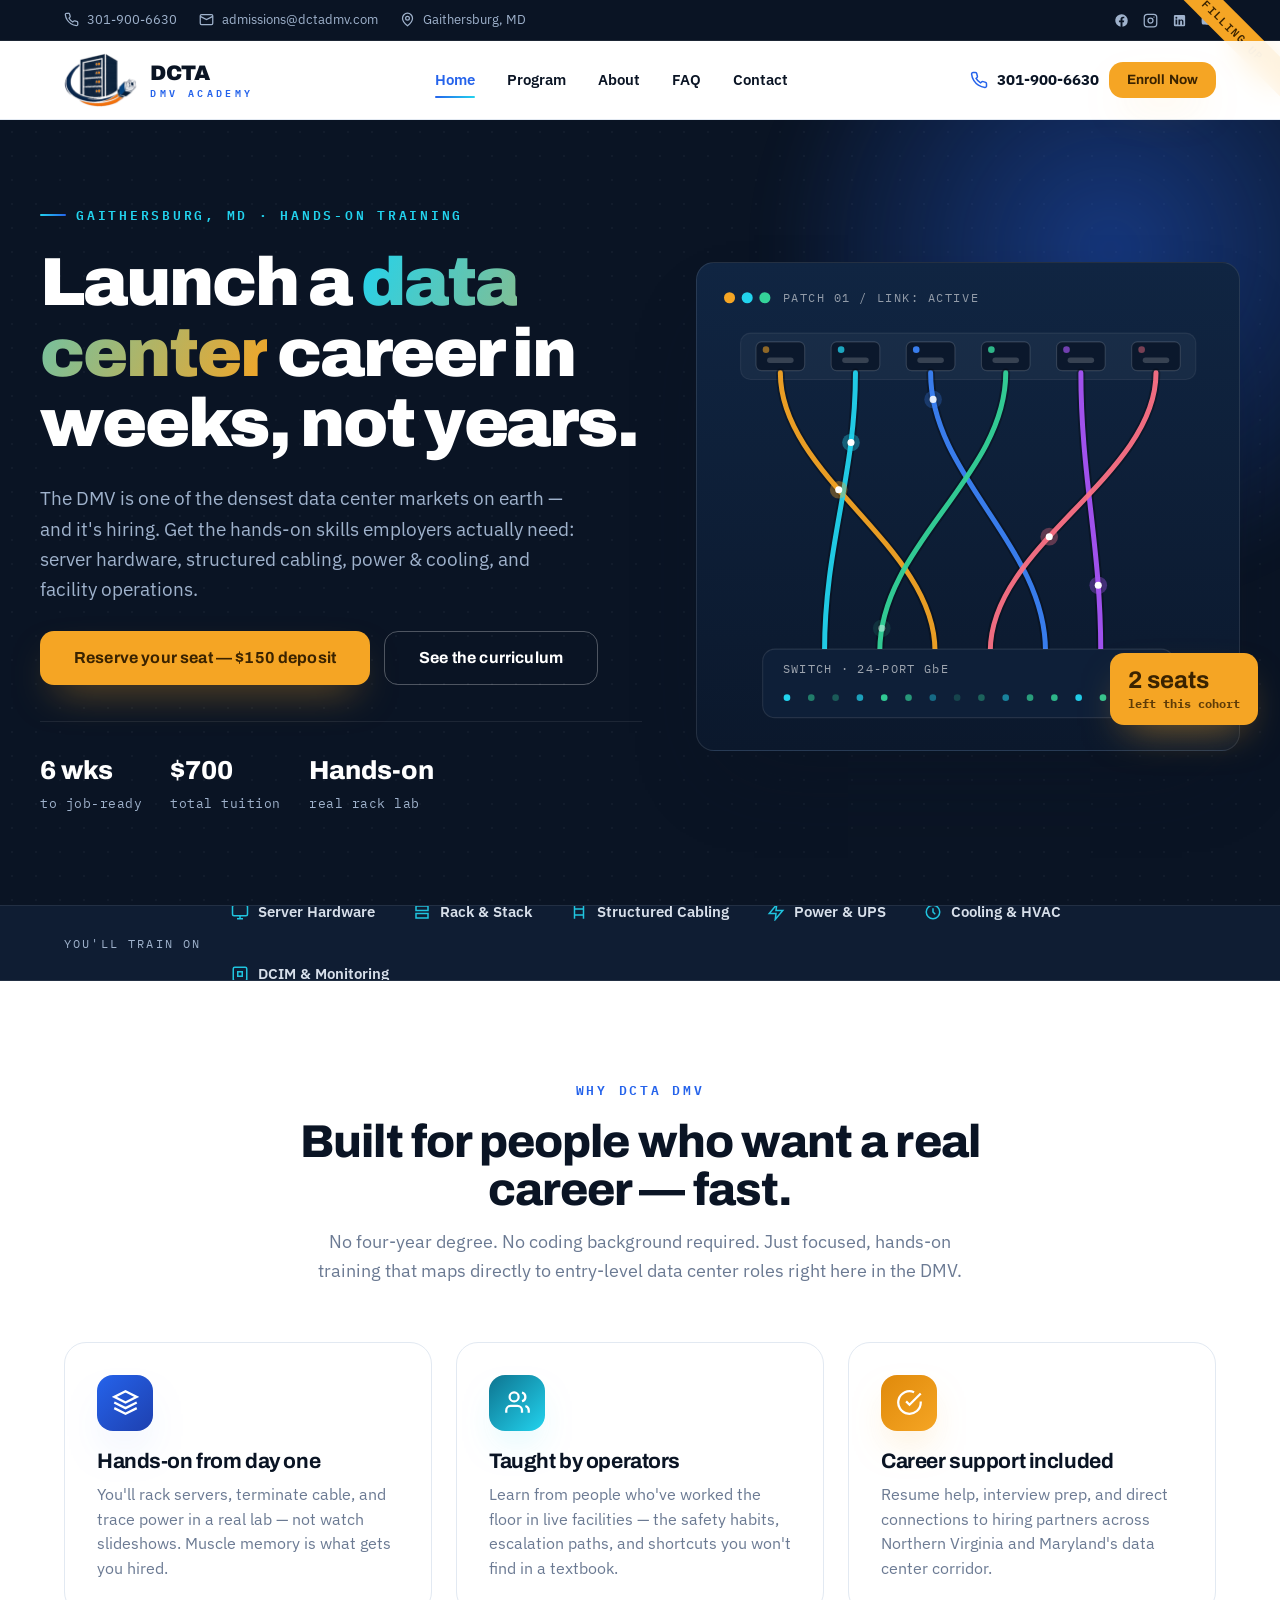
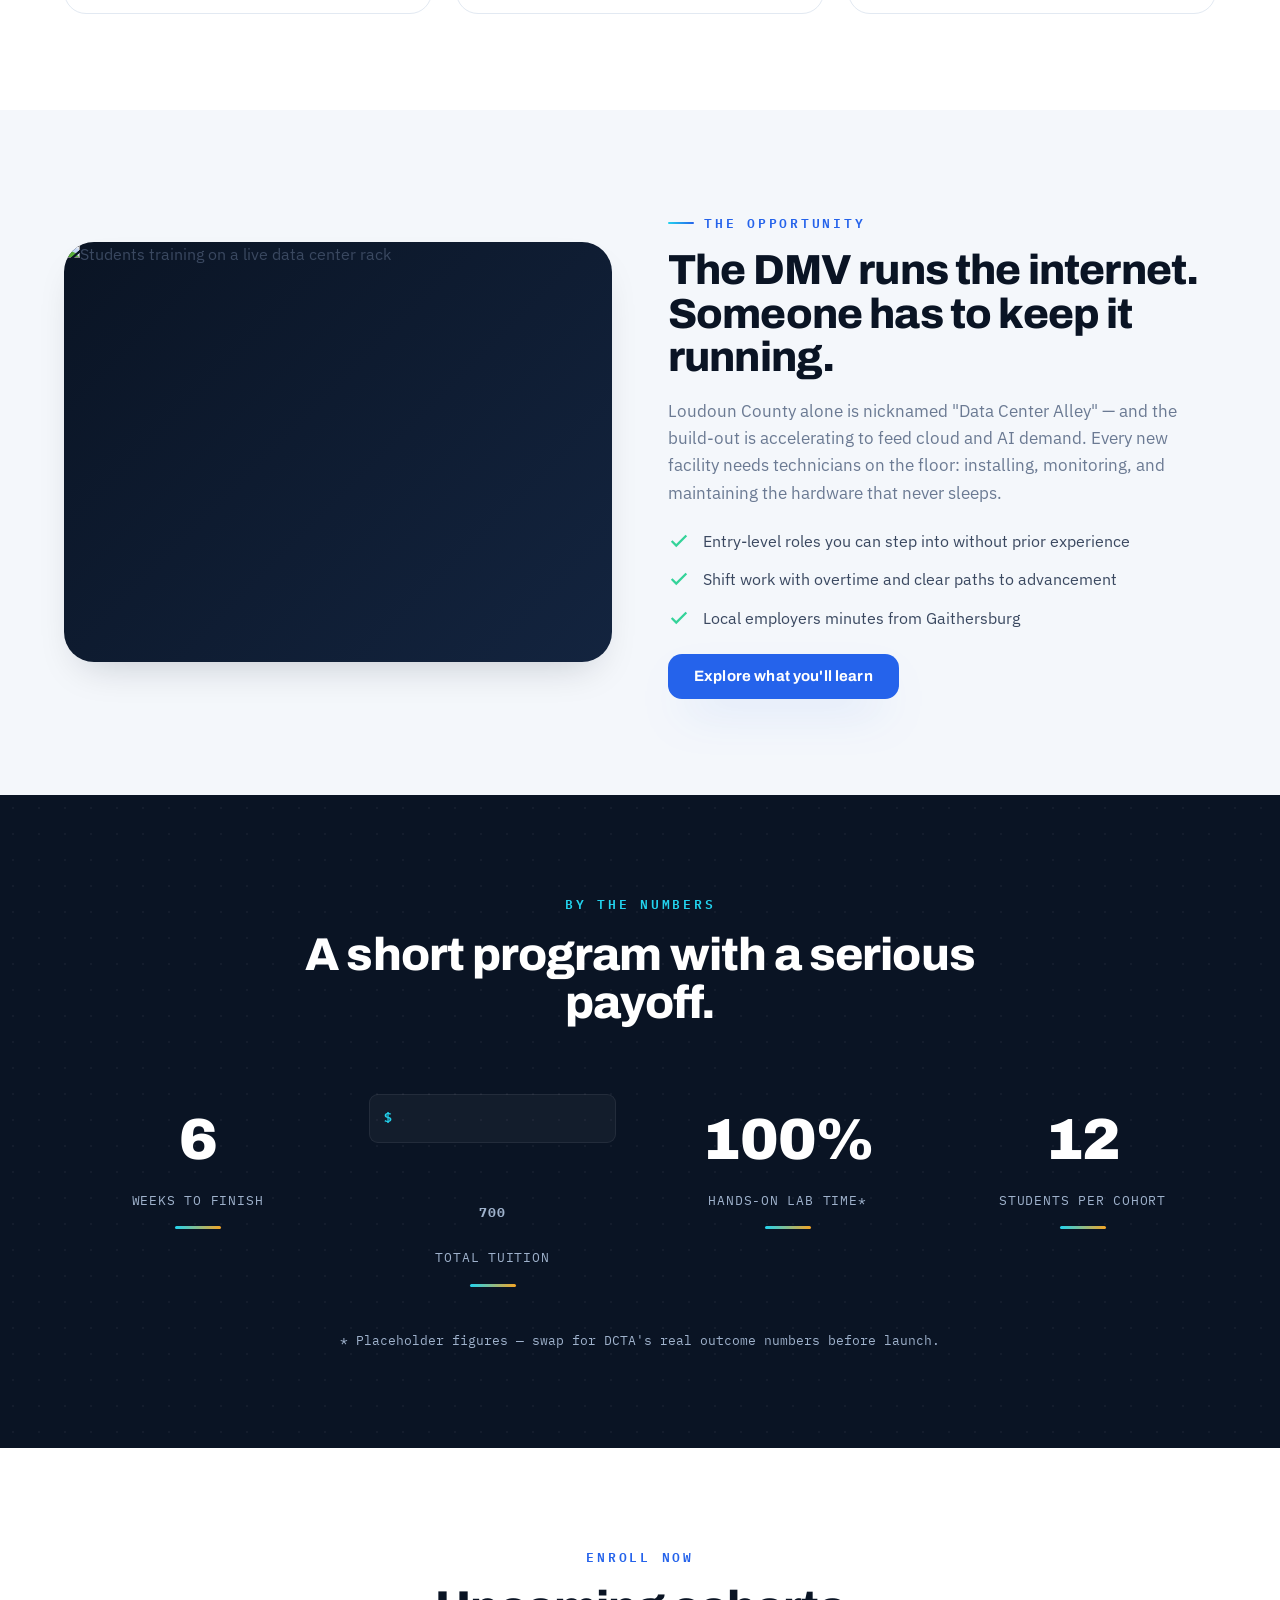
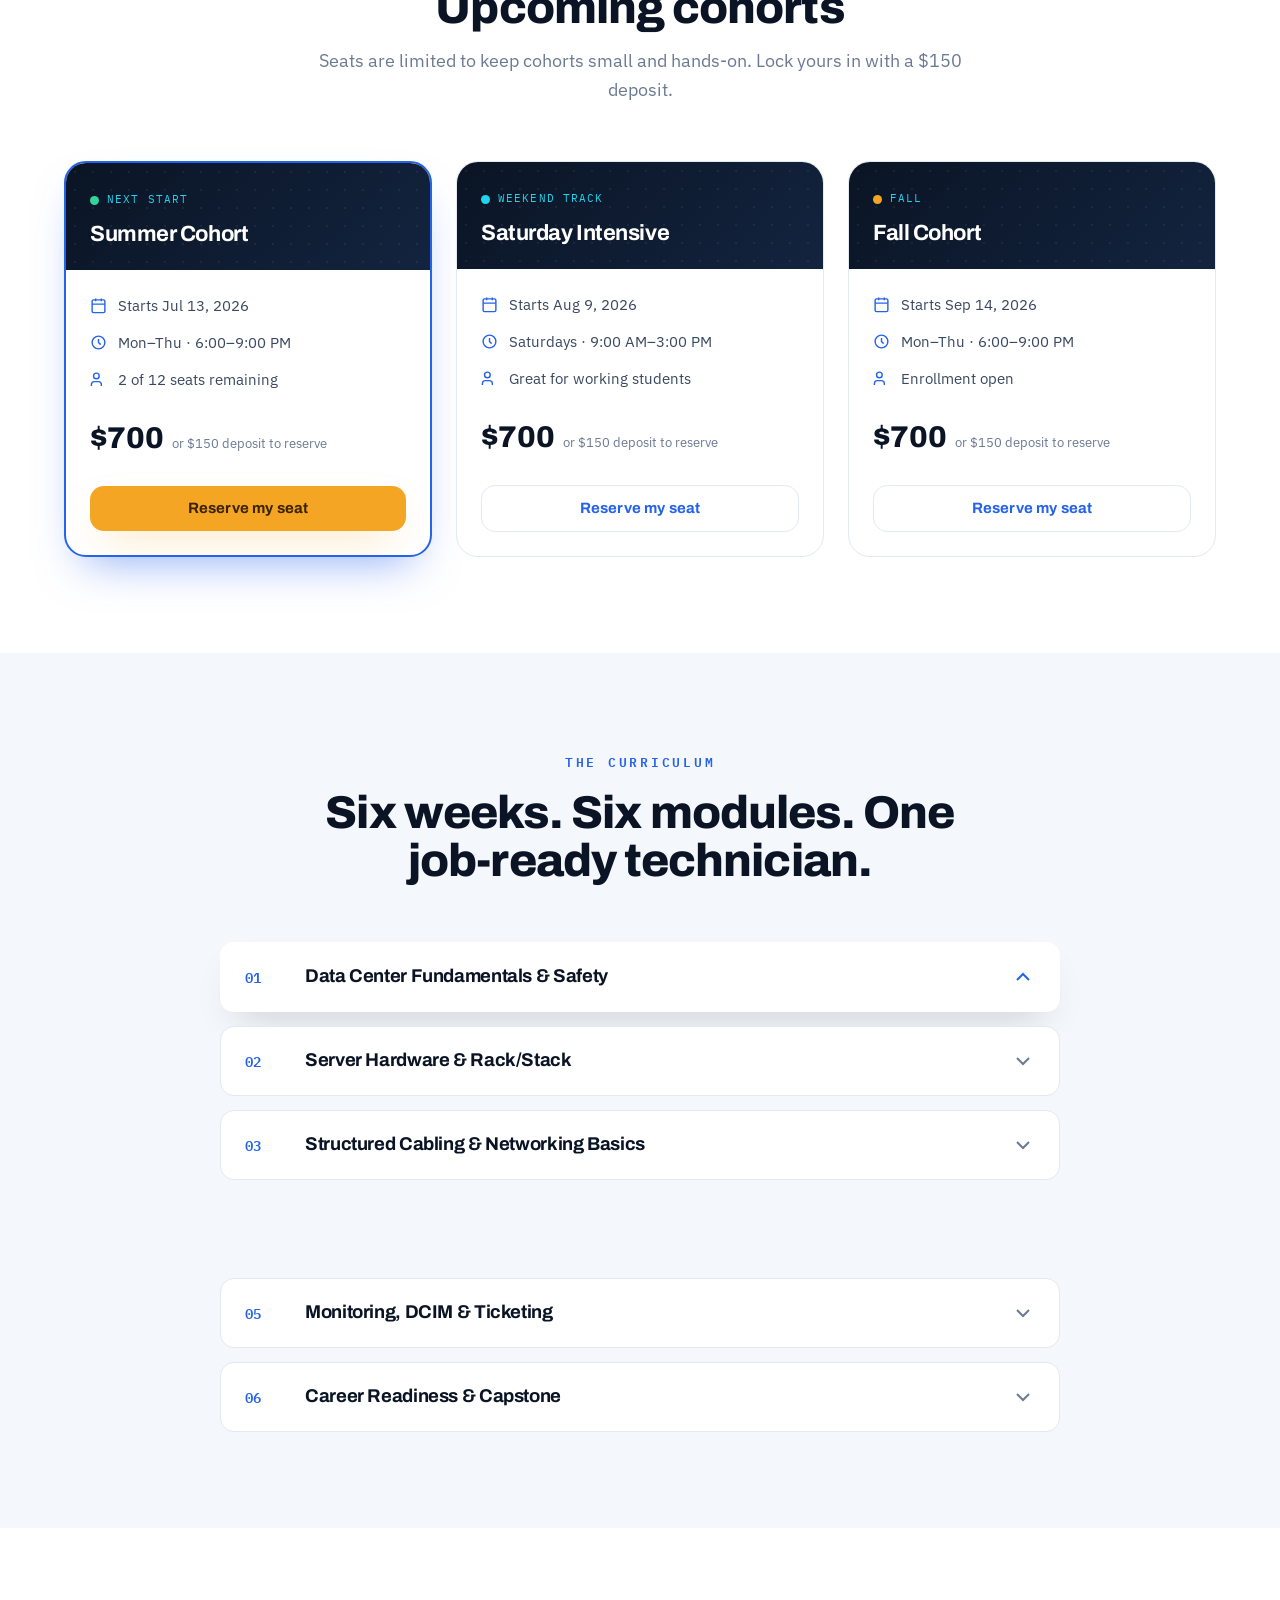
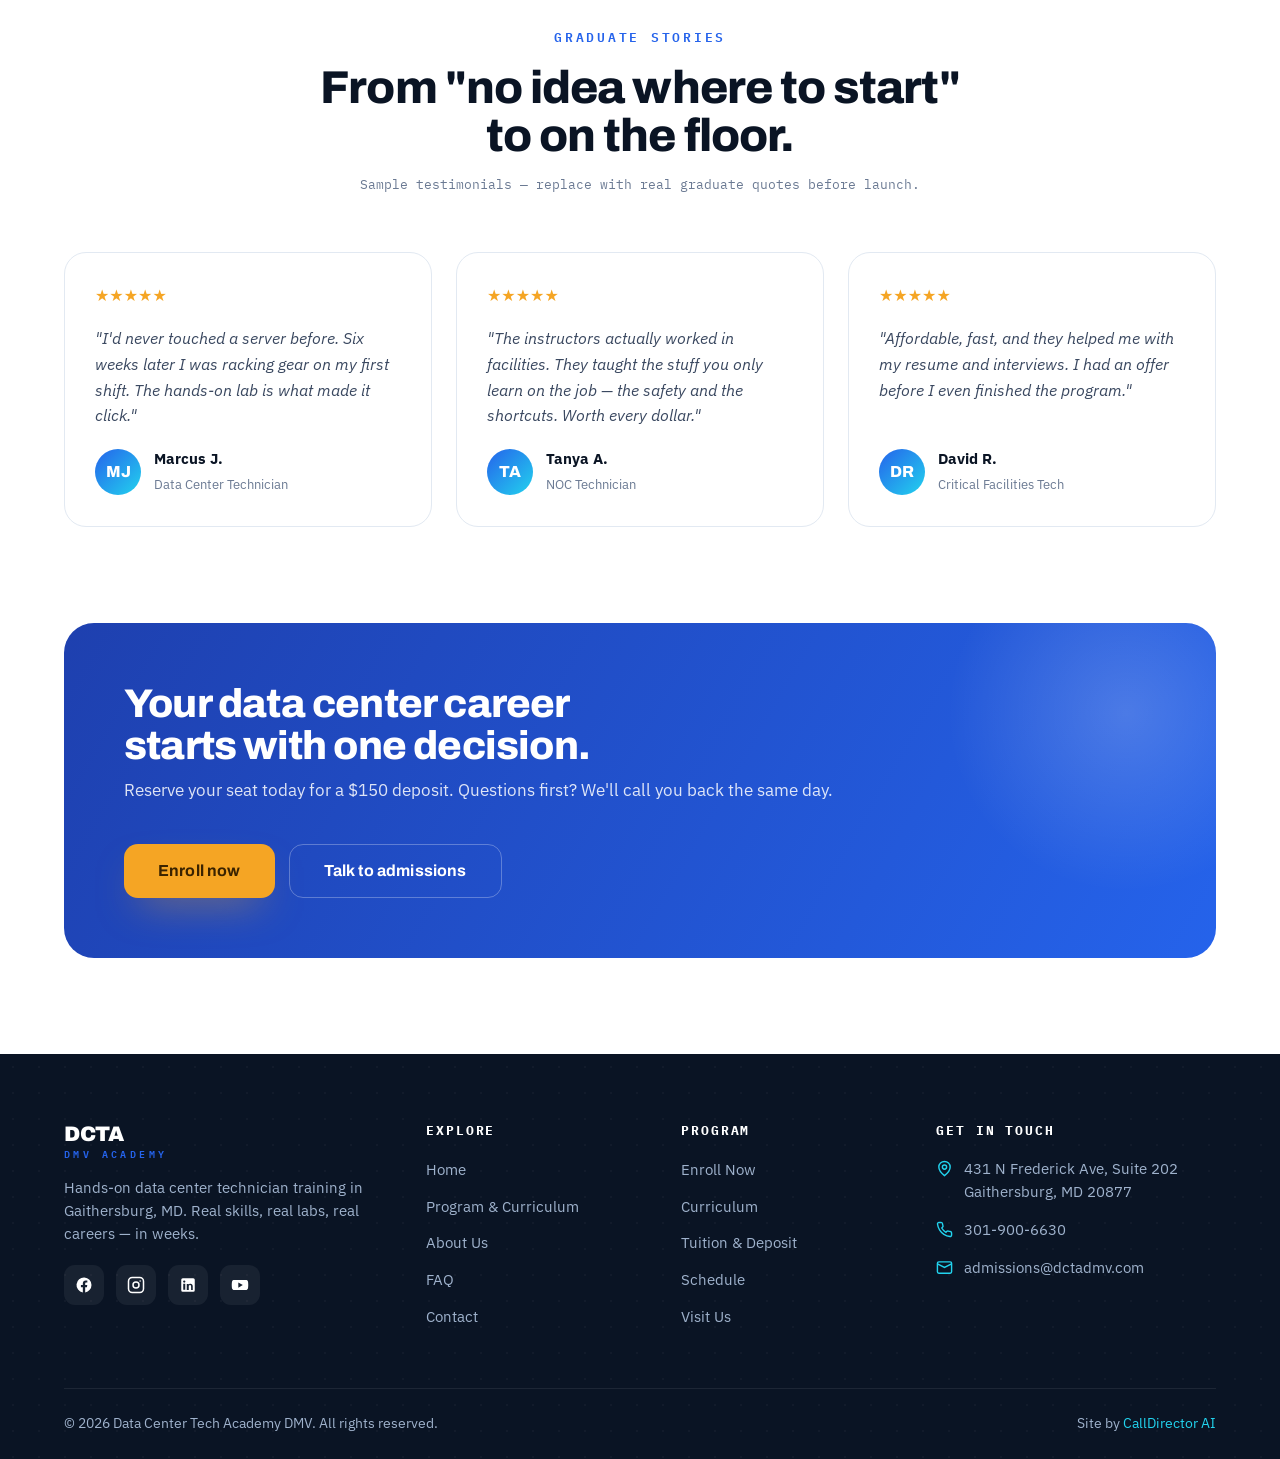
==== commit 21095bd4: "Update phone number to AI line 301-900-6630" ====
--- a/index.html
+++ b/index.html
@@ -15,7 +15,7 @@
 <div class="topbar">
   <div class="container">
     <div class="tb-left">
-      <span><svg viewBox="0 0 24 24" fill="none" stroke="currentColor" stroke-width="2"><path d="M22 16.92v3a2 2 0 0 1-2.18 2 19.79 19.79 0 0 1-8.63-3.07 19.5 19.5 0 0 1-6-6 19.79 19.79 0 0 1-3.07-8.67A2 2 0 0 1 4.11 2h3a2 2 0 0 1 2 1.72c.13.96.36 1.9.7 2.81a2 2 0 0 1-.45 2.11L8.09 9.91a16 16 0 0 0 6 6l1.27-1.27a2 2 0 0 1 2.11-.45c.91.34 1.85.57 2.81.7A2 2 0 0 1 22 16.92z"/></svg><a href="tel:+13018201191">301-820-1191</a></span>
+      <span><svg viewBox="0 0 24 24" fill="none" stroke="currentColor" stroke-width="2"><path d="M22 16.92v3a2 2 0 0 1-2.18 2 19.79 19.79 0 0 1-8.63-3.07 19.5 19.5 0 0 1-6-6 19.79 19.79 0 0 1-3.07-8.67A2 2 0 0 1 4.11 2h3a2 2 0 0 1 2 1.72c.13.96.36 1.9.7 2.81a2 2 0 0 1-.45 2.11L8.09 9.91a16 16 0 0 0 6 6l1.27-1.27a2 2 0 0 1 2.11-.45c.91.34 1.85.57 2.81.7A2 2 0 0 1 22 16.92z"/></svg><a href="tel:+13019006630">301-900-6630</a></span>
       <span><svg viewBox="0 0 24 24" fill="none" stroke="currentColor" stroke-width="2"><rect x="2" y="4" width="20" height="16" rx="2"/><path d="m22 7-10 5L2 7"/></svg><a href="mailto:admissions@dctadmv.com">admissions@dctadmv.com</a></span>
       <span><svg viewBox="0 0 24 24" fill="none" stroke="currentColor" stroke-width="2"><path d="M20 10c0 6-8 12-8 12s-8-6-8-12a8 8 0 0 1 16 0z"/><circle cx="12" cy="10" r="3"/></svg>Gaithersburg, MD</span>
     </div>
@@ -43,7 +43,7 @@
       <a href="contact.html">Contact</a>
     </div>
     <div class="nav-cta">
-      <a class="nav-phone" href="tel:+13018201191"><svg viewBox="0 0 24 24" fill="none" stroke="currentColor" stroke-width="2"><path d="M22 16.92v3a2 2 0 0 1-2.18 2 19.79 19.79 0 0 1-8.63-3.07 19.5 19.5 0 0 1-6-6 19.79 19.79 0 0 1-3.07-8.67A2 2 0 0 1 4.11 2h3a2 2 0 0 1 2 1.72c.13.96.36 1.9.7 2.81a2 2 0 0 1-.45 2.11L8.09 9.91a16 16 0 0 0 6 6l1.27-1.27a2 2 0 0 1 2.11-.45c.91.34 1.85.57 2.81.7A2 2 0 0 1 22 16.92z"/></svg>301-820-1191</a>
+      <a class="nav-phone" href="tel:+13019006630"><svg viewBox="0 0 24 24" fill="none" stroke="currentColor" stroke-width="2"><path d="M22 16.92v3a2 2 0 0 1-2.18 2 19.79 19.79 0 0 1-8.63-3.07 19.5 19.5 0 0 1-6-6 19.79 19.79 0 0 1-3.07-8.67A2 2 0 0 1 4.11 2h3a2 2 0 0 1 2 1.72c.13.96.36 1.9.7 2.81a2 2 0 0 1-.45 2.11L8.09 9.91a16 16 0 0 0 6 6l1.27-1.27a2 2 0 0 1 2.11-.45c.91.34 1.85.57 2.81.7A2 2 0 0 1 22 16.92z"/></svg>301-900-6630</a>
       <a class="btn btn-primary btn-sm" href="enroll.html">Enroll Now</a>
     </div>
     <button class="burger" aria-label="Menu"><span></span></button>
@@ -64,7 +64,7 @@
   <a class="mn-link" href="contact.html">Contact</a>
   <div class="mn-foot">
     <a class="btn btn-primary" href="enroll.html">Enroll Now</a>
-    <a class="btn btn-outline" href="tel:+13018201191">Call 301-820-1191</a>
+    <a class="btn btn-outline" href="tel:+13019006630">Call 301-900-6630</a>
   </div>
 </aside>
 
@@ -366,7 +366,7 @@
         <h4>Get in touch</h4>
         <ul class="fcontact">
           <li><svg viewBox="0 0 24 24" fill="none" stroke="currentColor" stroke-width="2"><path d="M20 10c0 6-8 12-8 12s-8-6-8-12a8 8 0 0 1 16 0z"/><circle cx="12" cy="10" r="3"/></svg><span>431 N Frederick Ave, Suite 202<br>Gaithersburg, MD 20877</span></li>
-          <li><svg viewBox="0 0 24 24" fill="none" stroke="currentColor" stroke-width="2"><path d="M22 16.92v3a2 2 0 0 1-2.18 2 19.79 19.79 0 0 1-8.63-3.07 19.5 19.5 0 0 1-6-6 19.79 19.79 0 0 1-3.07-8.67A2 2 0 0 1 4.11 2h3a2 2 0 0 1 2 1.72c.13.96.36 1.9.7 2.81a2 2 0 0 1-.45 2.11L8.09 9.91a16 16 0 0 0 6 6l1.27-1.27a2 2 0 0 1 2.11-.45c.91.34 1.85.57 2.81.7A2 2 0 0 1 22 16.92z"/></svg><a href="tel:+13018201191">301-820-1191</a></li>
+          <li><svg viewBox="0 0 24 24" fill="none" stroke="currentColor" stroke-width="2"><path d="M22 16.92v3a2 2 0 0 1-2.18 2 19.79 19.79 0 0 1-8.63-3.07 19.5 19.5 0 0 1-6-6 19.79 19.79 0 0 1-3.07-8.67A2 2 0 0 1 4.11 2h3a2 2 0 0 1 2 1.72c.13.96.36 1.9.7 2.81a2 2 0 0 1-.45 2.11L8.09 9.91a16 16 0 0 0 6 6l1.27-1.27a2 2 0 0 1 2.11-.45c.91.34 1.85.57 2.81.7A2 2 0 0 1 22 16.92z"/></svg><a href="tel:+13019006630">301-900-6630</a></li>
           <li><svg viewBox="0 0 24 24" fill="none" stroke="currentColor" stroke-width="2"><rect x="2" y="4" width="20" height="16" rx="2"/><path d="m22 7-10 5L2 7"/></svg><a href="mailto:admissions@dctadmv.com">admissions@dctadmv.com</a></li>
         </ul>
       </div>
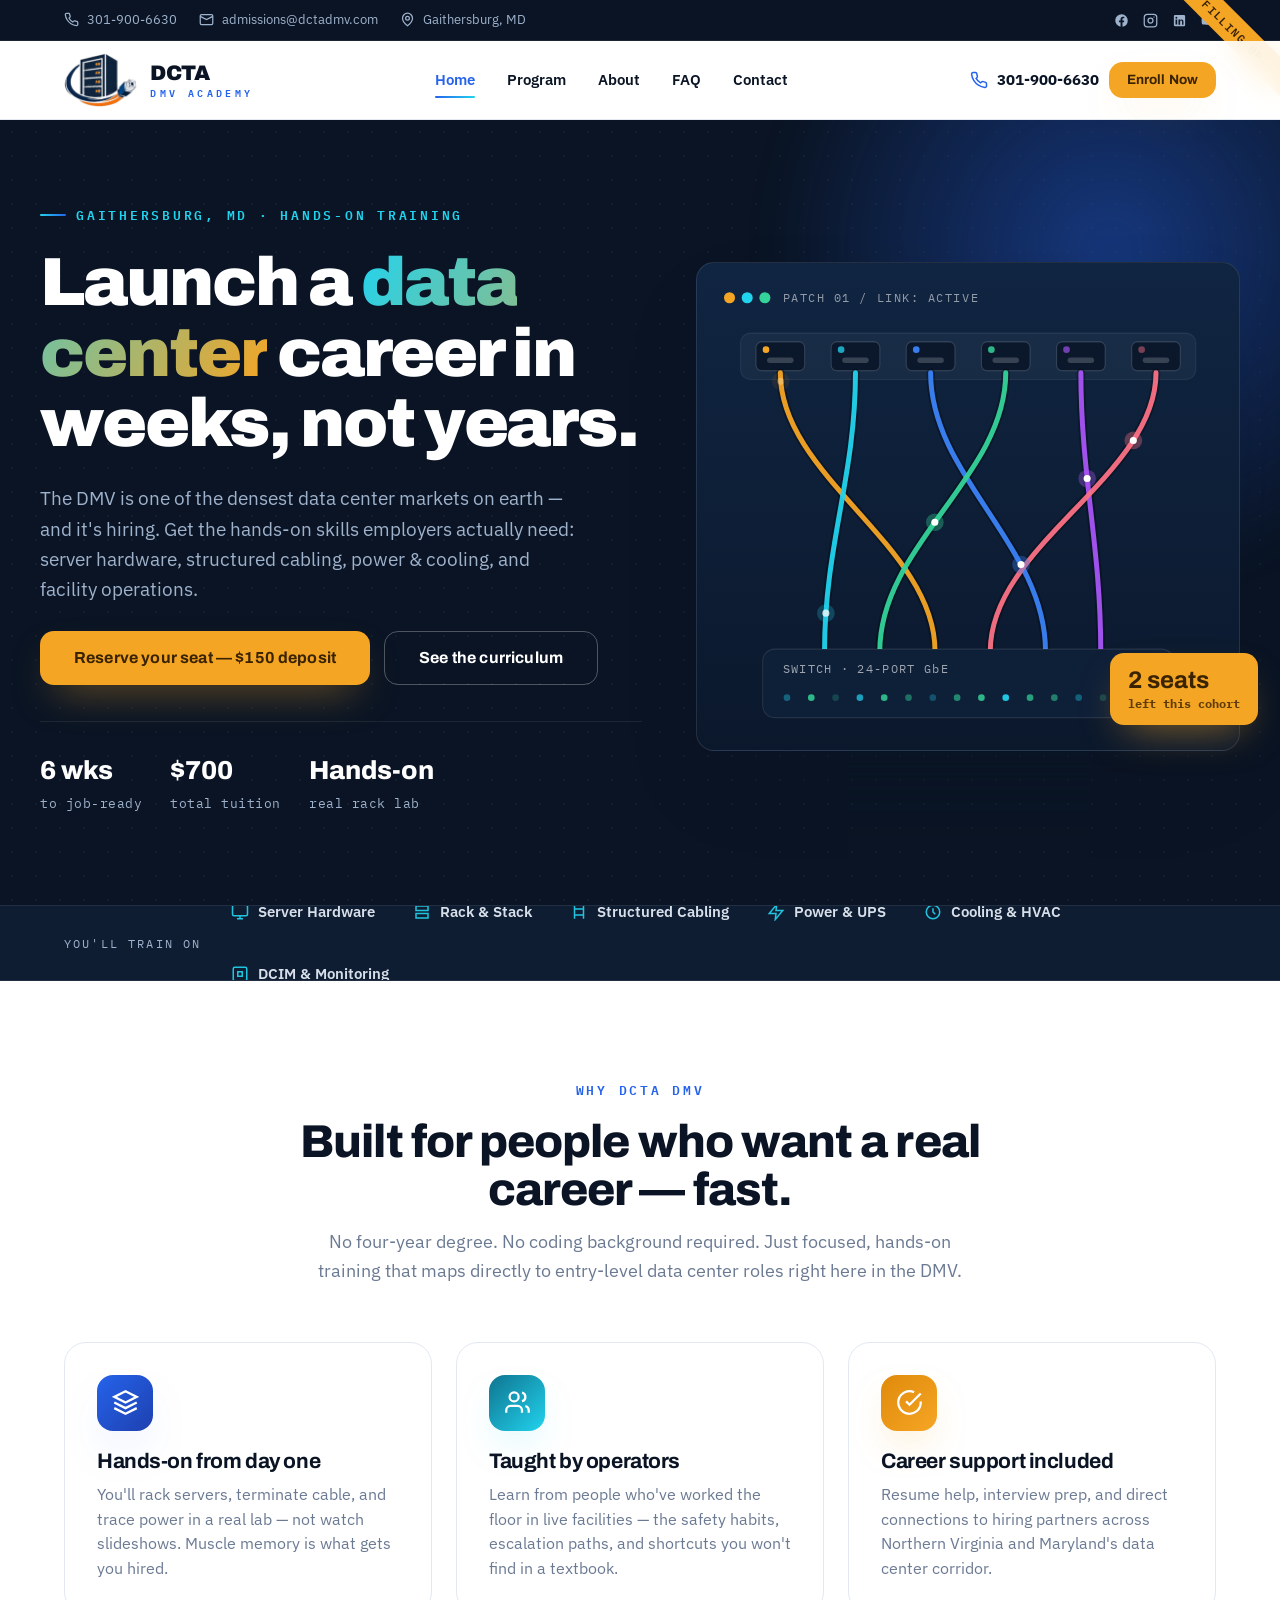
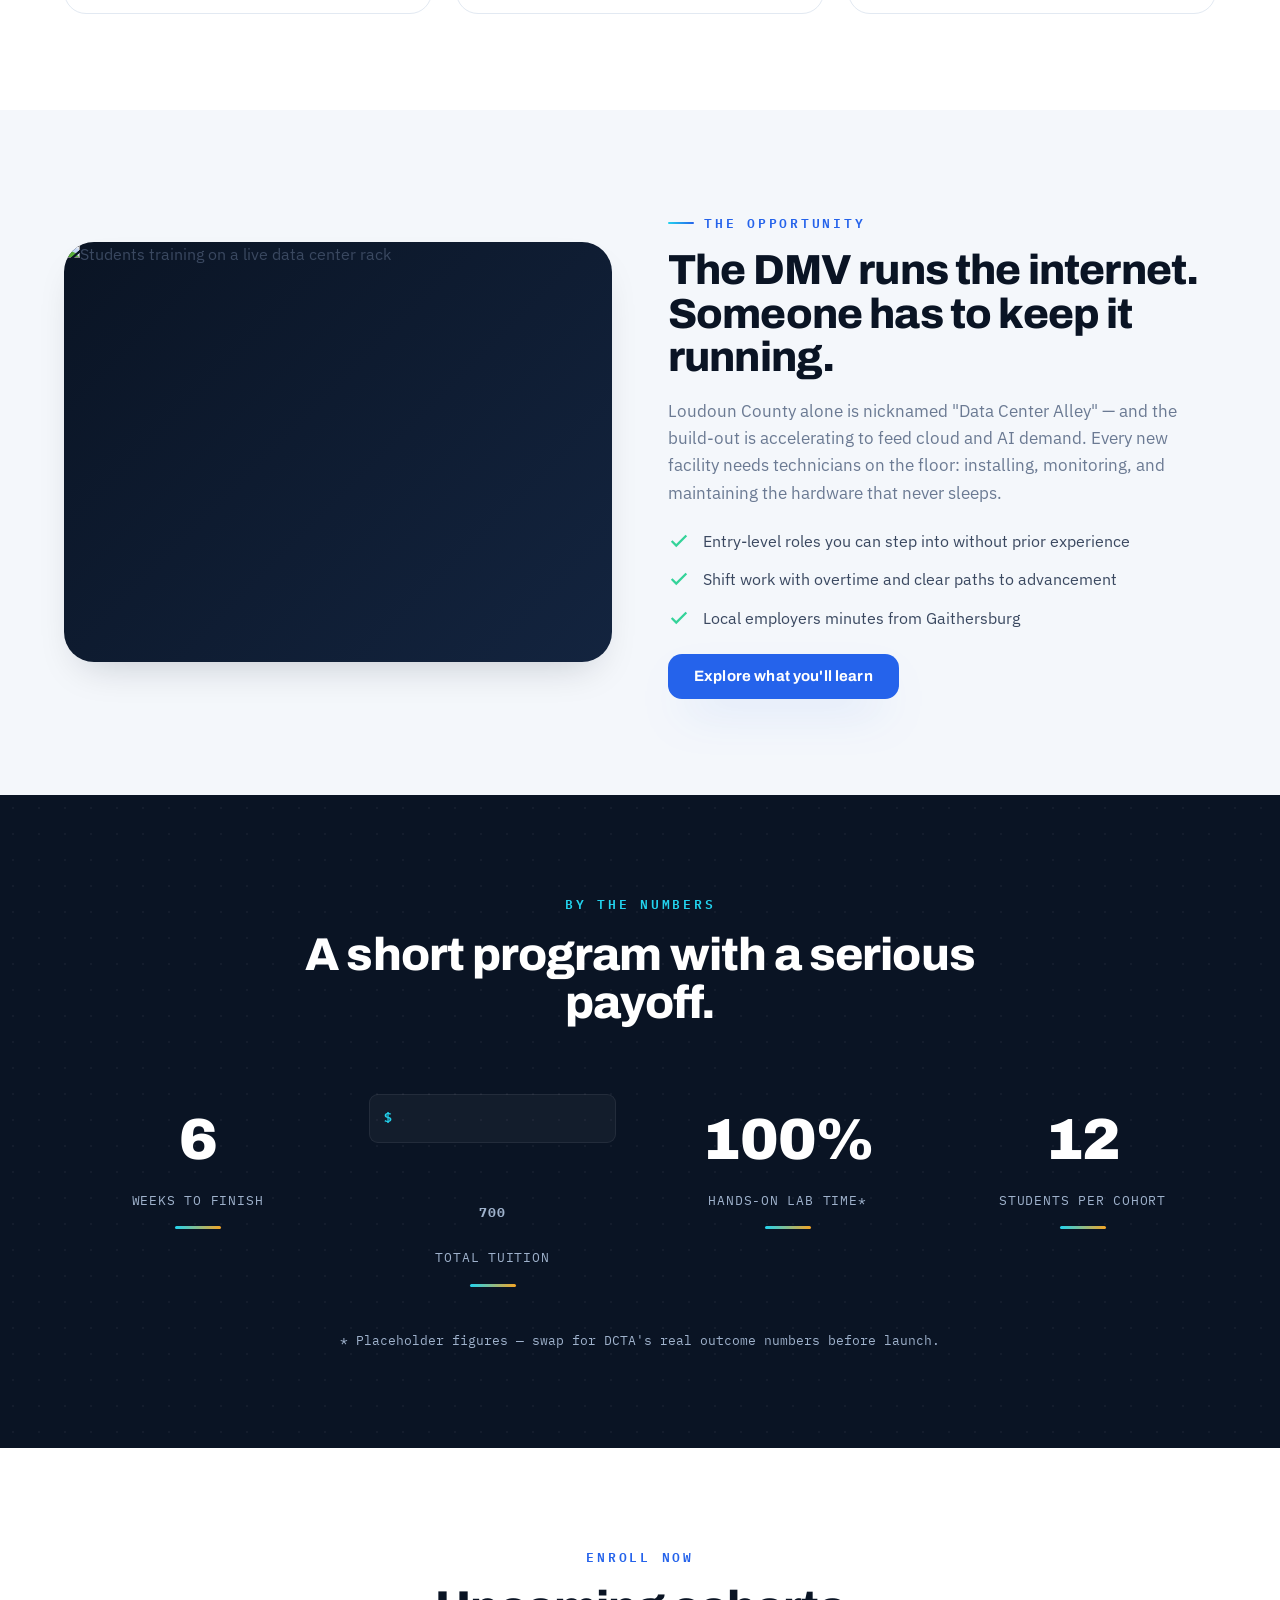
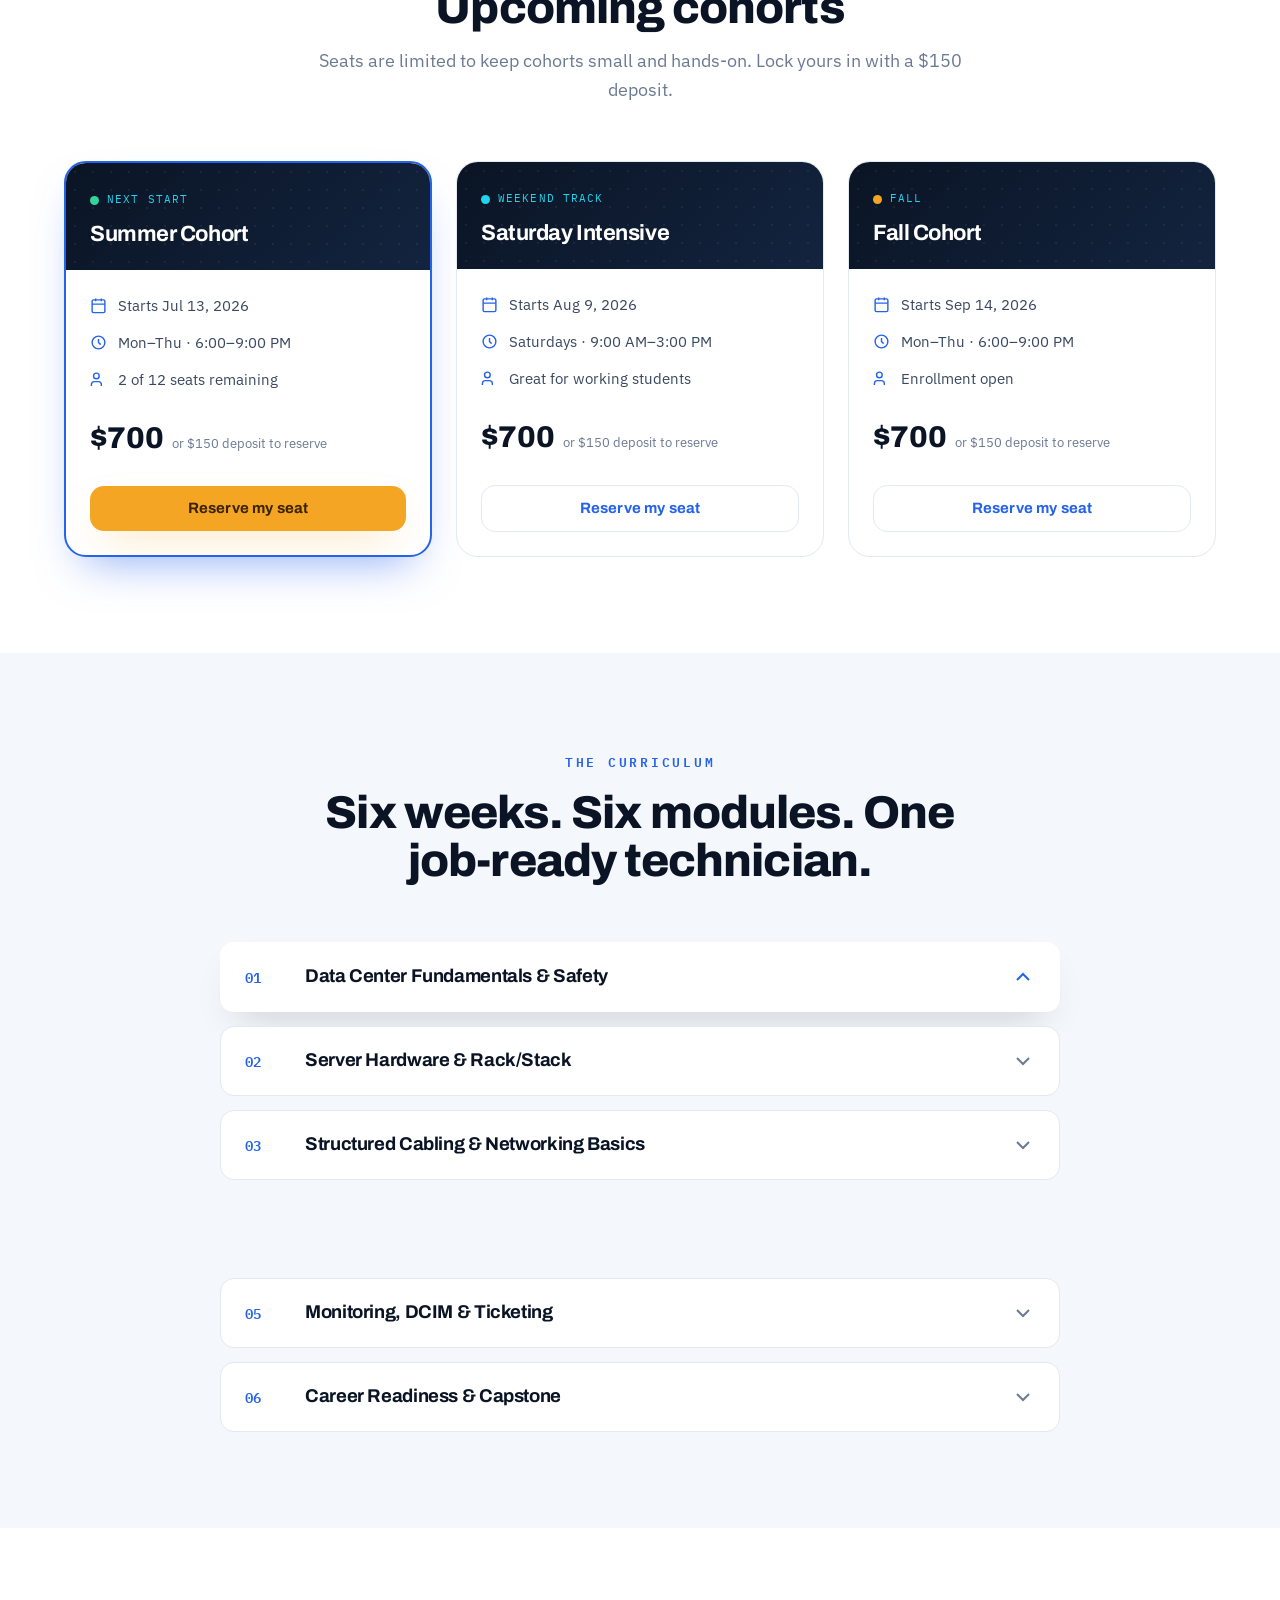
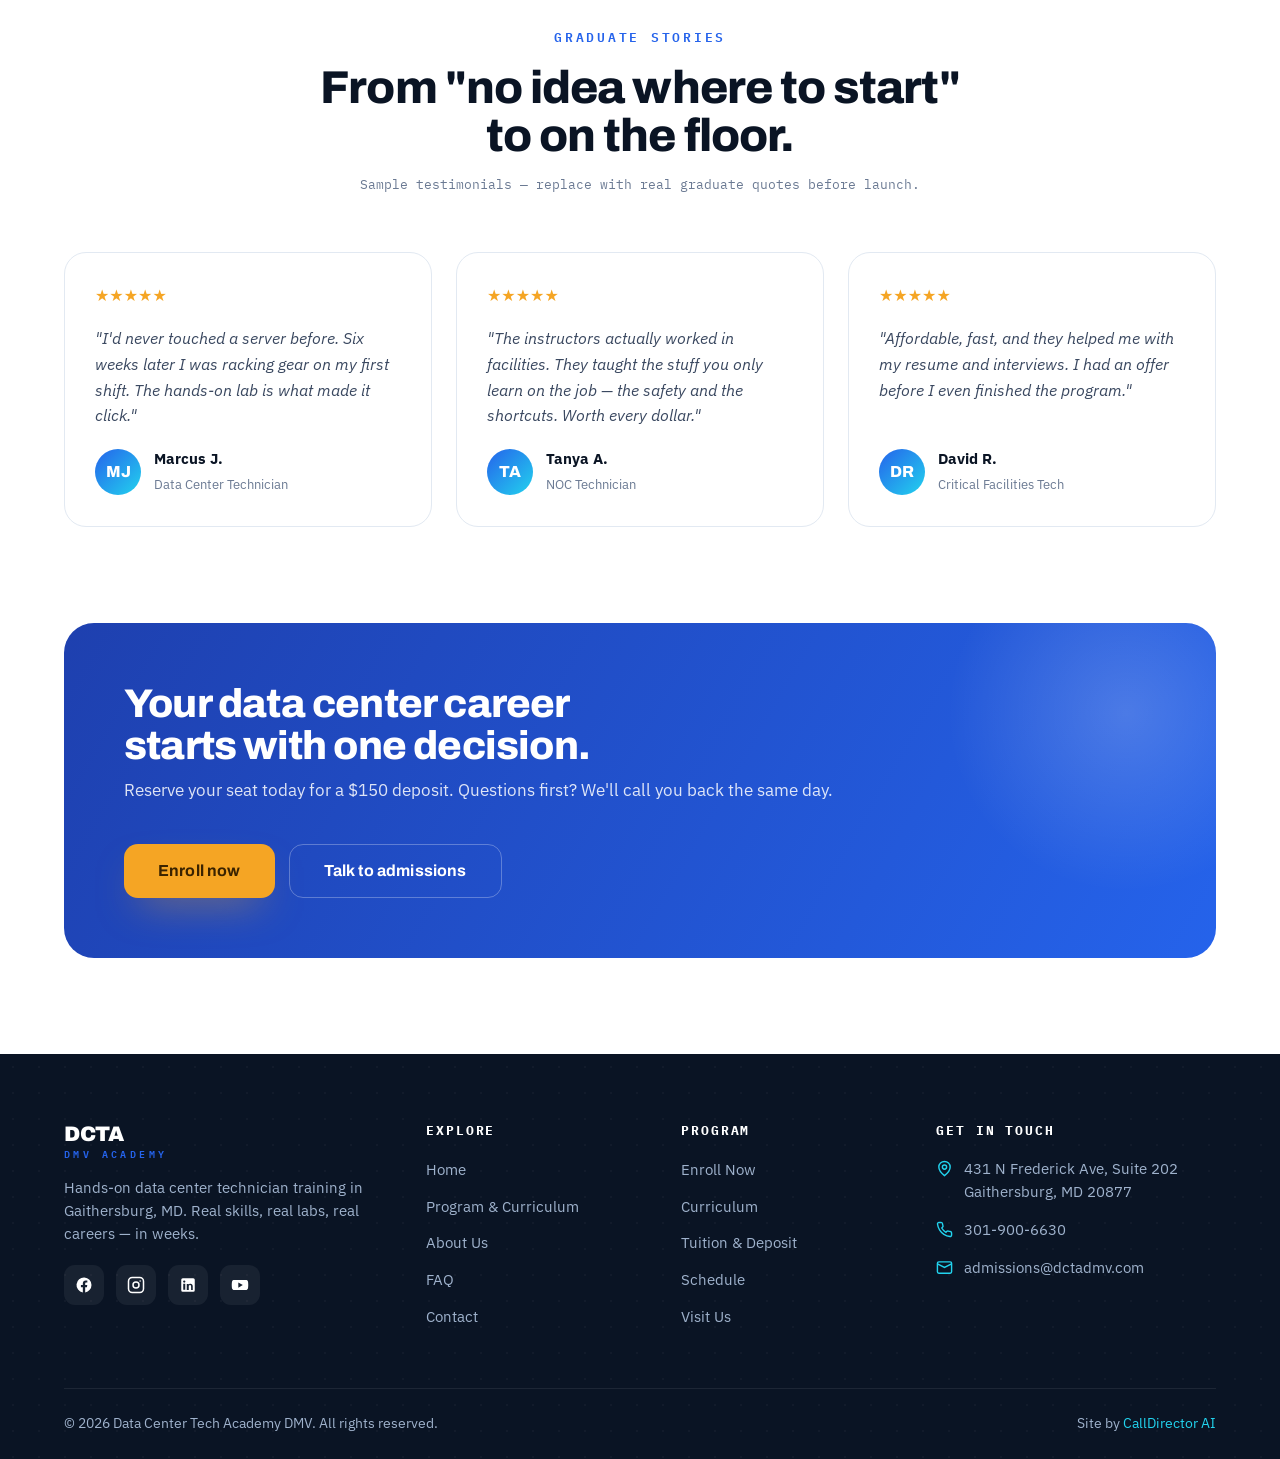
==== commit 5e0ee904: "Point home links to / for clean root URL" ====
--- a/index.html
+++ b/index.html
@@ -31,12 +31,12 @@
 <!-- ============ HEADER ============ -->
 <header class="site-head">
   <nav class="nav container">
-    <a class="brand" href="index.html">
+    <a class="brand" href="/">
       <img class="mark" src="assets/logo-icon.png" alt="Data Center Tech Academy DMV logo">
       <span class="wm"><b>DCTA</b><small>DMV ACADEMY</small></span>
     </a>
     <div class="nav-links">
-      <a href="index.html" class="active">Home</a>
+      <a href="/" class="active">Home</a>
       <a href="program.html">Program</a>
       <a href="about.html">About</a>
       <a href="faq.html">FAQ</a>
@@ -57,7 +57,7 @@
     <span class="wm" style="color:#fff"><b style="font-family:Archivo;font-weight:900;font-size:20px">DCTA DMV</b></span>
     <button class="mn-close" aria-label="Close">&times;</button>
   </div>
-  <a class="mn-link" href="index.html">Home</a>
+  <a class="mn-link" href="/">Home</a>
   <a class="mn-link" href="program.html">Program</a>
   <a class="mn-link" href="about.html">About</a>
   <a class="mn-link" href="faq.html">FAQ</a>
@@ -331,7 +331,7 @@
   <div class="container">
     <div class="foot-grid">
       <div>
-        <a class="brand" href="index.html">
+        <a class="brand" href="/">
           <span class="wm"><b>DCTA</b><small>DMV ACADEMY</small></span>
         </a>
         <p class="fdesc">Hands-on data center technician training in Gaithersburg, MD. Real skills, real labs, real careers — in weeks.</p>
@@ -345,7 +345,7 @@
       <div>
         <h4>Explore</h4>
         <ul>
-          <li><a href="index.html">Home</a></li>
+          <li><a href="/">Home</a></li>
           <li><a href="program.html">Program &amp; Curriculum</a></li>
           <li><a href="about.html">About Us</a></li>
           <li><a href="faq.html">FAQ</a></li>
